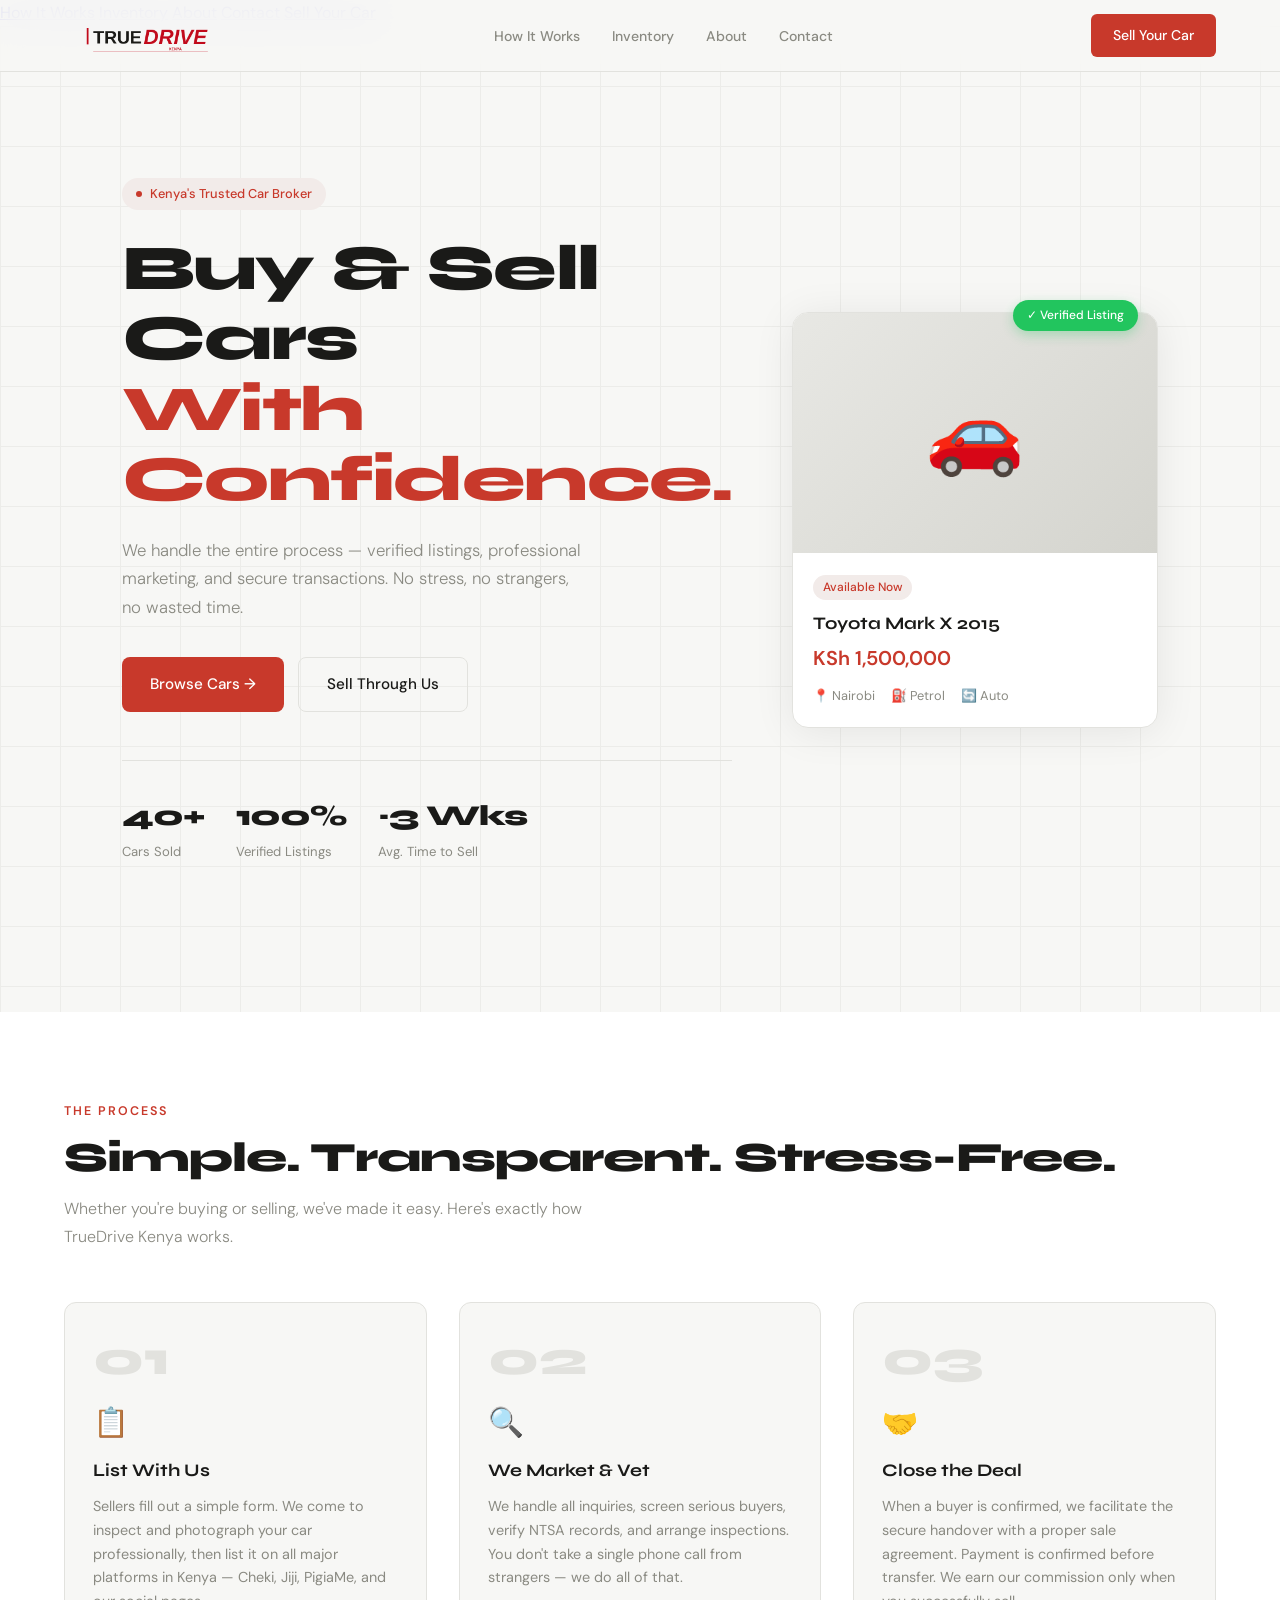
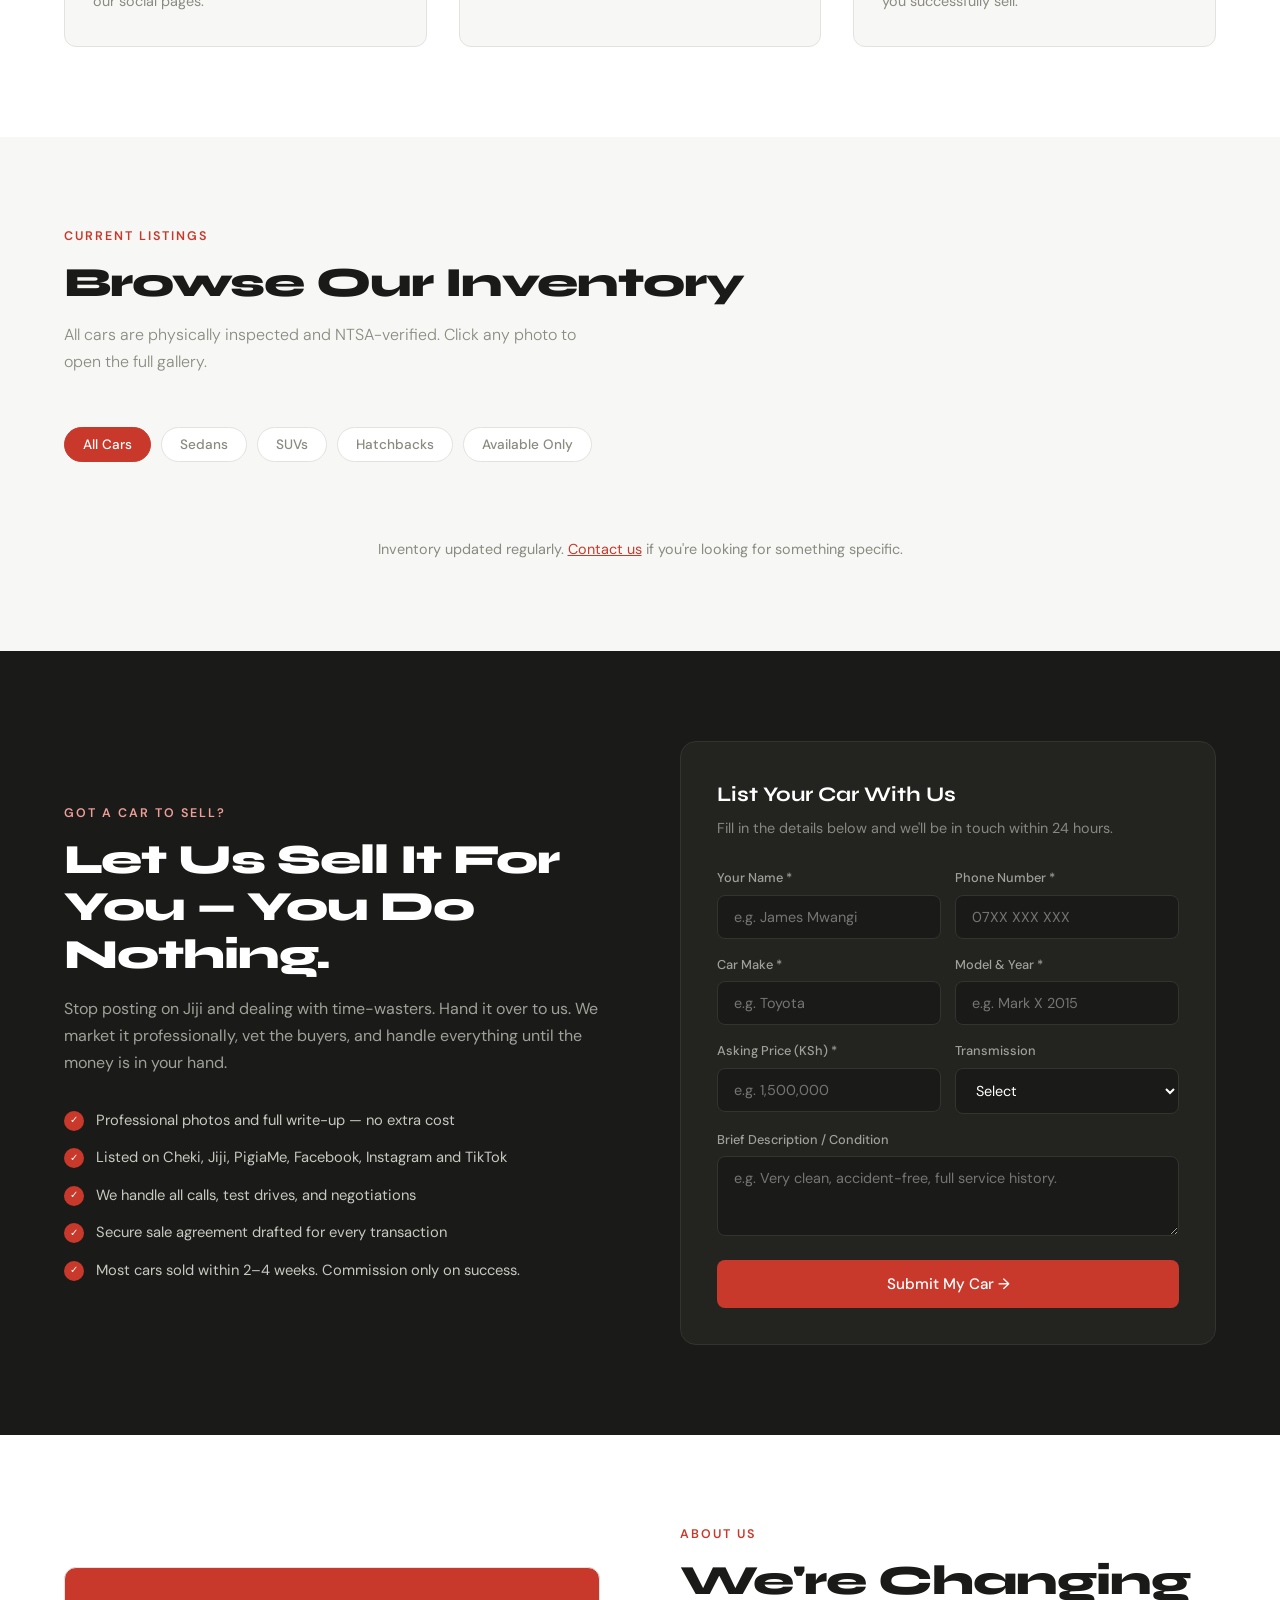
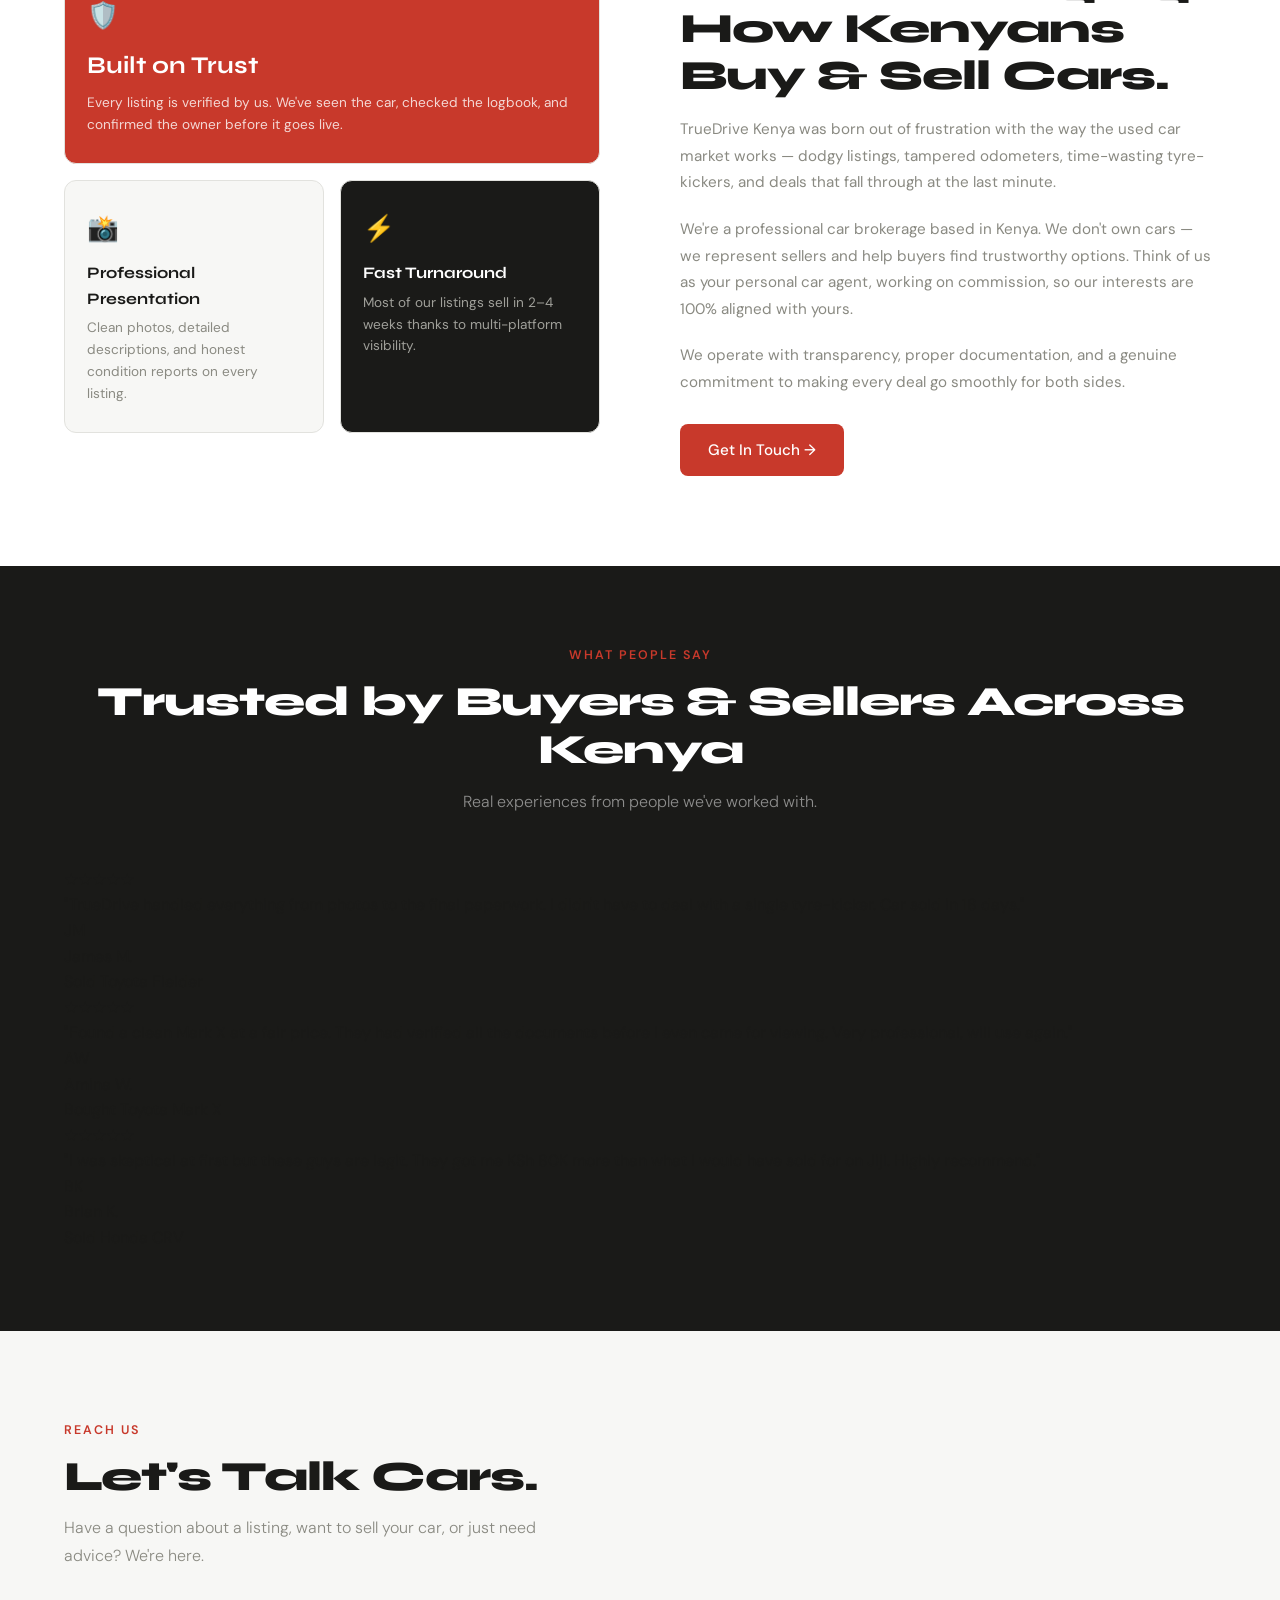
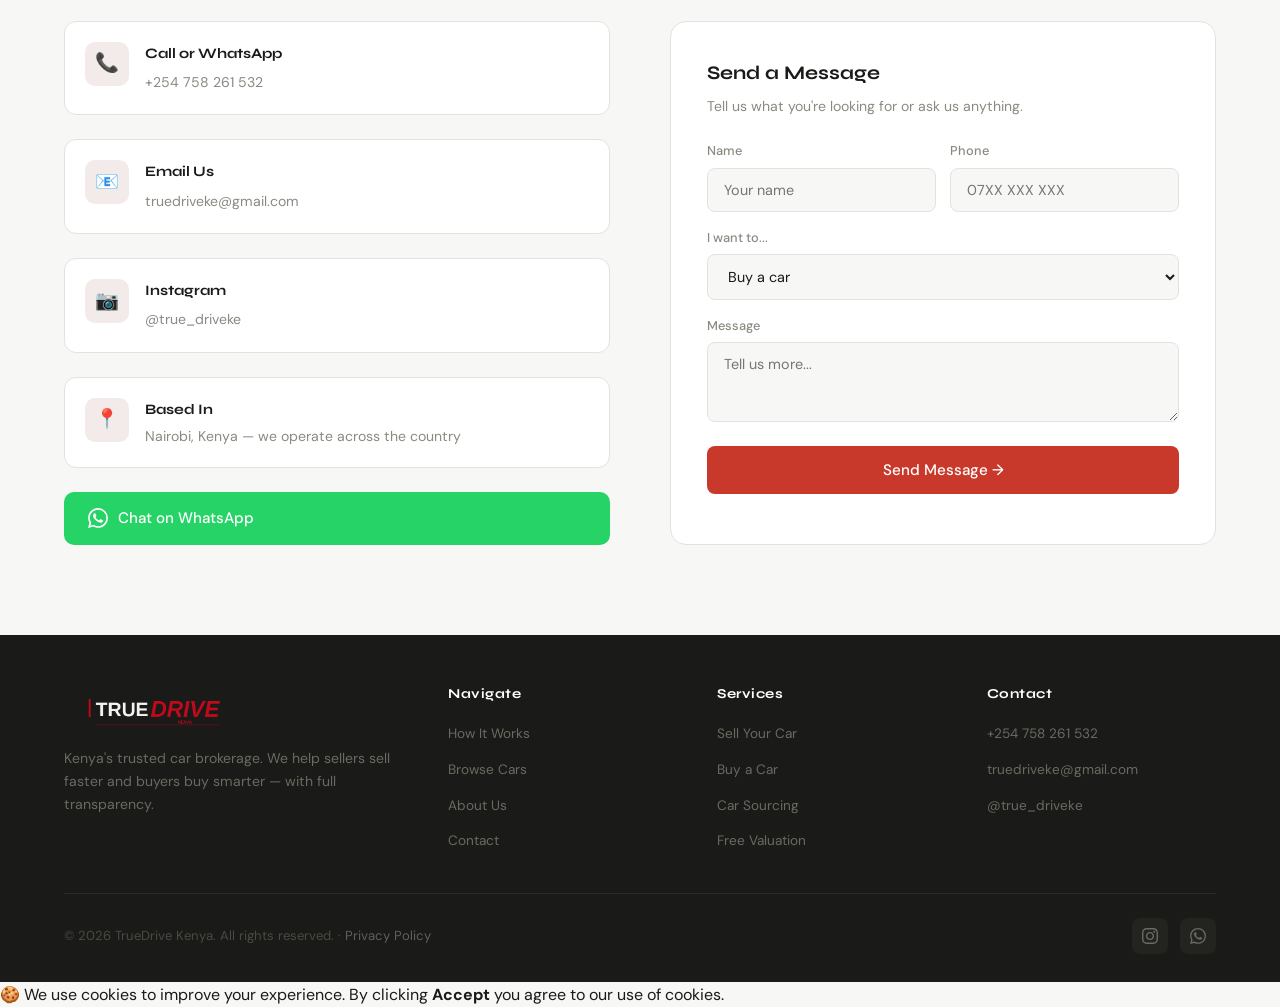
==== index.html @ fdfebe58 "Add files via upload" ====
<!DOCTYPE html>
<html lang="en">
<head>
  <meta charset="UTF-8" />
  <meta name="viewport" content="width=device-width, initial-scale=1.0"/>
  <meta name="robots" content="index, follow" />
  <meta name="cf-email-obfuscation" content="disable" />
  <title>TrueDrive Kenya — Buy & Sell Cars in Nairobi | Trusted Car Brokerage</title>

  <!-- SEO -->
  <meta name="description" content="TrueDrive Kenya is Nairobi's trusted car brokerage. Buy verified, inspected cars and sell your car fast — professional photos, multi-platform listings, secure transactions. Commission only on success." />
  <meta name="keywords" content="buy car Kenya, sell car Nairobi, car broker Kenya, used cars Nairobi, Toyota Kenya, car brokerage Nairobi, TrueDrive Kenya" />
  <meta name="author" content="TrueDrive Kenya" />

  <!-- Open Graph — controls how link looks when shared on WhatsApp Instagram Facebook -->
  <meta property="og:type"        content="website" />
  <meta property="og:title"       content="TrueDrive Kenya — Buy & Sell Cars With Confidence" />
  <meta property="og:description" content="Kenya's trusted car brokerage. Verified listings, professional marketing, secure transactions. We sell your car — you do nothing." />
  <meta property="og:url"         content="https://truedrivekenya.co.ke" />
  <meta property="og:image"       content="https://truedrivekenya.co.ke/logo-footer.png" />
  <meta property="og:locale"      content="en_KE" />

  <!-- Twitter / X card -->
  <meta name="twitter:card"        content="summary_large_image" />
  <meta name="twitter:title"       content="TrueDrive Kenya — Buy & Sell Cars With Confidence" />
  <meta name="twitter:description" content="Kenya's trusted car brokerage. Verified listings, secure transactions. Commission only on success." />
  <meta name="twitter:image"       content="https://truedrivekenya.co.ke/logo-footer.png" />

  <link rel="canonical" href="https://truedrivekenya.co.ke" />
  <link href="https://fonts.googleapis.com/css2?family=Syne:wght@400;600;700;800&family=DM+Sans:ital,wght@0,300;0,400;0,500;1,300&display=swap" rel="stylesheet"/>
  <link rel="stylesheet" href="style.css" />
</head>
<body>

<!-- ═══════════════════════════════════════
     NAV
═══════════════════════════════════════ -->
<nav id="mainNav">
  <a href="#" class="logo">
    <img src="logo.png" alt="TrueDrive Kenya" class="nav-logo-img" />
  </a>
  <ul class="nav-links">
    <li><a href="#how">How It Works</a></li>
    <li><a href="#inventory">Inventory</a></li>
    <li><a href="#about">About</a></li>
    <li><a href="#contact">Contact</a></li>
  </ul>
  <a href="#sell-callout" class="nav-cta">Sell Your Car</a>
  <div class="hamburger" onclick="toggleMenu()" aria-label="Menu">
    <span></span><span></span><span></span>
  </div>
</nav>

<!-- Mobile nav drawer -->
<div id="mobileMenu">
  <a href="#how" onclick="closeMobileMenu()">How It Works</a>
  <a href="#inventory" onclick="closeMobileMenu()">Inventory</a>
  <a href="#about" onclick="closeMobileMenu()">About</a>
  <a href="#contact" onclick="closeMobileMenu()">Contact</a>
  <a href="#sell-callout" onclick="closeMobileMenu()" class="mobile-cta">Sell Your Car</a>
</div>


<!-- ═══════════════════════════════════════
     HERO
═══════════════════════════════════════ -->
<section id="hero">
  <div class="hero-grid-bg"></div>
  <div class="hero-inner">
    <div>
      <div class="hero-badge fade-up">Kenya's Trusted Car Broker</div>
      <h1 class="fade-up delay-1">Buy & Sell Cars<br/><em>With Confidence.</em></h1>
      <p class="hero-sub fade-up delay-2">We handle the entire process — verified listings, professional marketing, and secure transactions. No stress, no strangers, no wasted time.</p>
      <div class="hero-actions fade-up delay-3">
        <a href="#inventory" class="btn-primary">Browse Cars →</a>
        <a href="#sell-callout" class="btn-secondary">Sell Through Us</a>
      </div>
      <div class="hero-stats fade-up delay-4">
        <div class="stat-item"><h3>40+</h3><p>Cars Sold</p></div>
        <div class="stat-item"><h3>100%</h3><p>Verified Listings</p></div>
        <div class="stat-item"><h3>~3 Wks</h3><p>Avg. Time to Sell</p></div>
      </div>
    </div>
    <div class="hero-visual fade-up delay-2">
      <div class="verified-badge">✓ Verified Listing</div>
      <div class="hero-card">
        <div class="hero-card-img">🚗</div>
        <div class="hero-card-body">
          <span class="hero-card-tag">Available Now</span>
          <div class="hero-card-title">Toyota Mark X 2015</div>
          <div class="hero-card-price">KSh 1,500,000</div>
          <div class="hero-card-meta">
            <span>📍 Nairobi</span>
            <span>⛽ Petrol</span>
            <span>🔄 Auto</span>
          </div>
        </div>
      </div>
    </div>
  </div>
</section>


<!-- ═══════════════════════════════════════
     HOW IT WORKS
═══════════════════════════════════════ -->
<section id="how">
  <div class="section-inner">
    <div class="section-head">
      <span class="section-label">The Process</span>
      <h2>Simple. Transparent. Stress-Free.</h2>
      <p class="section-desc">Whether you're buying or selling, we've made it easy. Here's exactly how TrueDrive Kenya works.</p>
    </div>
    <div class="steps-grid">
      <div class="step-card">
        <div class="step-num">01</div>
        <div class="step-icon">📋</div>
        <h3>List With Us</h3>
        <p>Sellers fill out a simple form. We come to inspect and photograph your car professionally, then list it on all major platforms in Kenya — Cheki, Jiji, PigiaMe, and our social pages.</p>
      </div>
      <div class="step-card">
        <div class="step-num">02</div>
        <div class="step-icon">🔍</div>
        <h3>We Market & Vet</h3>
        <p>We handle all inquiries, screen serious buyers, verify NTSA records, and arrange inspections. You don't take a single phone call from strangers — we do all of that.</p>
      </div>
      <div class="step-card">
        <div class="step-num">03</div>
        <div class="step-icon">🤝</div>
        <h3>Close the Deal</h3>
        <p>When a buyer is confirmed, we facilitate the secure handover with a proper sale agreement. Payment is confirmed before transfer. We earn our commission only when you successfully sell.</p>
      </div>
    </div>
  </div>
</section>


<!-- ═══════════════════════════════════════
     INVENTORY
═══════════════════════════════════════ -->
<section id="inventory">
  <div class="section-inner">
    <div class="section-head">
      <span class="section-label">Current Listings</span>
      <h2>Browse Our Inventory</h2>
      <p class="section-desc">All cars are physically inspected and NTSA-verified. Click any photo to open the full gallery.</p>
    </div>
    <div class="filter-bar">
      <button class="filter-btn active" onclick="filterCars('all', this)">All Cars</button>
      <button class="filter-btn" onclick="filterCars('sedan', this)">Sedans</button>
      <button class="filter-btn" onclick="filterCars('suv', this)">SUVs</button>
      <button class="filter-btn" onclick="filterCars('hatchback', this)">Hatchbacks</button>
      <button class="filter-btn" onclick="filterCars('available', this)">Available Only</button>
    </div>
    <div class="cars-grid" id="carsGrid"></div>
    <p class="inventory-note">
      Inventory updated regularly.
      <a href="#contact" style="color:var(--accent)">Contact us</a> if you're looking for something specific.
    </p>
  </div>
</section>


<!-- ═══════════════════════════════════════
     SELL CALLOUT
═══════════════════════════════════════ -->
<section id="sell-callout">
  <div class="callout-inner">
    <div class="callout-left">
      <span class="section-label">Got a Car to Sell?</span>
      <h2>Let Us Sell It For You — You Do Nothing.</h2>
      <p>Stop posting on Jiji and dealing with time-wasters. Hand it over to us. We market it professionally, vet the buyers, and handle everything until the money is in your hand.</p>
      <ul class="perks-list">
        <li><span class="perk-check">✓</span><span>Professional photos and full write-up — no extra cost</span></li>
        <li><span class="perk-check">✓</span><span>Listed on Cheki, Jiji, PigiaMe, Facebook, Instagram and TikTok</span></li>
        <li><span class="perk-check">✓</span><span>We handle all calls, test drives, and negotiations</span></li>
        <li><span class="perk-check">✓</span><span>Secure sale agreement drafted for every transaction</span></li>
        <li><span class="perk-check">✓</span><span>Most cars sold within 2–4 weeks. Commission only on success.</span></li>
      </ul>
    </div>
    <div class="callout-right">
      <h3>List Your Car With Us</h3>
      <p>Fill in the details below and we'll be in touch within 24 hours.</p>
      <form action="https://formspree.io/f/xnjbwvjg" method="POST" onsubmit="submitSellForm(event)">
        <div class="form-row">
          <div class="form-group">
            <label>Your Name *</label>
            <input type="text" name="name" placeholder="e.g. James Mwangi" required />
          </div>
          <div class="form-group">
            <label>Phone Number *</label>
            <input type="tel" name="phone" placeholder="07XX XXX XXX" required />
          </div>
        </div>
        <div class="form-row">
          <div class="form-group">
            <label>Car Make *</label>
            <input type="text" name="make" placeholder="e.g. Toyota" required />
          </div>
          <div class="form-group">
            <label>Model & Year *</label>
            <input type="text" name="model" placeholder="e.g. Mark X 2015" required />
          </div>
        </div>
        <div class="form-row">
          <div class="form-group">
            <label>Asking Price (KSh) *</label>
            <input type="text" name="price" placeholder="e.g. 1,500,000" required />
          </div>
          <div class="form-group">
            <label>Transmission</label>
            <select name="transmission">
              <option value="">Select</option>
              <option>Automatic</option>
              <option>Manual</option>
            </select>
          </div>
        </div>
        <div class="form-group">
          <label>Brief Description / Condition</label>
          <textarea name="description" placeholder="e.g. Very clean, accident-free, full service history."></textarea>
        </div>
        <input type="hidden" name="_subject" value="New Car Listing — TrueDrive Kenya" />
        <button type="submit" class="submit-btn">Submit My Car →</button>
        <div class="form-success" id="sellSuccess">✓ Received! We'll contact you within 24 hours.</div>
      </form>
    </div>
  </div>
</section>


<!-- ═══════════════════════════════════════
     ABOUT
═══════════════════════════════════════ -->
<section id="about">
  <div class="section-inner">
    <div class="about-grid">
      <div class="about-visual">
        <div class="about-tile">
          <div class="tile-icon">🛡️</div>
          <h3>Built on Trust</h3>
          <p>Every listing is verified by us. We've seen the car, checked the logbook, and confirmed the owner before it goes live.</p>
        </div>
        <div class="about-tile">
          <div class="tile-icon">📸</div>
          <h3>Professional Presentation</h3>
          <p>Clean photos, detailed descriptions, and honest condition reports on every listing.</p>
        </div>
        <div class="about-tile">
          <div class="tile-icon">⚡</div>
          <h3>Fast Turnaround</h3>
          <p>Most of our listings sell in 2–4 weeks thanks to multi-platform visibility.</p>
        </div>
      </div>
      <div class="about-text">
        <span class="section-label">About Us</span>
        <h2>We're Changing How Kenyans Buy & Sell Cars.</h2>
        <p>TrueDrive Kenya was born out of frustration with the way the used car market works — dodgy listings, tampered odometers, time-wasting tyre-kickers, and deals that fall through at the last minute.</p>
        <p>We're a professional car brokerage based in Kenya. We don't own cars — we represent sellers and help buyers find trustworthy options. Think of us as your personal car agent, working on commission, so our interests are 100% aligned with yours.</p>
        <p>We operate with transparency, proper documentation, and a genuine commitment to making every deal go smoothly for both sides.</p>
        <a href="#contact" class="btn-primary">Get In Touch →</a>
      </div>
    </div>
  </div>
</section>


<!-- TESTIMONIALS -->
<section id="testimonials" style="background:var(--text);padding:80px 5%">
  <div class="section-inner">
    <div class="section-head" style="text-align:center">
      <span class="section-label">What People Say</span>
      <h2 style="color:white">Trusted by Buyers & Sellers Across Kenya</h2>
      <p class="section-desc" style="color:rgba(255,255,255,0.5);margin:0 auto">Real experiences from people we've worked with.</p>
    </div>
    <div class="testimonials-grid">

      <div class="tcard">
        <div class="tcard-stars">★★★★★</div>
        <p class="tcard-text">"TrueDrive handled everything from photos to the final paperwork. I didn't have to deal with a single tyre-kicker. Car sold in 18 days."</p>
        <div class="tcard-author">
          <div class="tcard-avatar">JM</div>
          <div>
            <div class="tcard-name">James M.</div>
            <div class="tcard-car">Sold Toyota Fielder</div>
          </div>
        </div>
      </div>

      <div class="tcard">
        <div class="tcard-stars">★★★★★</div>
        <p class="tcard-text">"Found a clean Mark X at a fair price. They had verified all the documents before I even came for viewing. Very professional, will use again."</p>
        <div class="tcard-author">
          <div class="tcard-avatar">AW</div>
          <div>
            <div class="tcard-name">Amina W.</div>
            <div class="tcard-car">Bought Toyota Mark X</div>
          </div>
        </div>
      </div>

      <div class="tcard">
        <div class="tcard-stars">★★★★★</div>
        <p class="tcard-text">"I was skeptical at first but these guys are legit. They got me KSh 80K more than what I would have sold for on Jiji. Highly recommend."</p>
        <div class="tcard-author">
          <div class="tcard-avatar">BK</div>
          <div>
            <div class="tcard-name">Brian K.</div>
            <div class="tcard-car">Sold Honda CRV</div>
          </div>
        </div>
      </div>

    </div>
  </div>
</section>


<!-- ═══════════════════════════════════════
     CONTACT
═══════════════════════════════════════ -->
<section id="contact">
  <div class="section-inner">
    <div class="section-head">
      <span class="section-label">Reach Us</span>
      <h2>Let's Talk Cars.</h2>
      <p class="section-desc">Have a question about a listing, want to sell your car, or just need advice? We're here.</p>
    </div>
    <div class="contact-grid">
      <div class="contact-info">
        <div class="contact-item">
          <div class="contact-icon">📞</div>
          <div>
            <h4>Call or WhatsApp</h4>
            <a href="tel:+254758261532">+254 758 261 532</a>
          </div>
        </div>
        <div class="contact-item">
          <div class="contact-icon">📧</div>
          <div>
            <h4>Email Us</h4>
            <a href="mailto:truedriveke@gmail.com">truedriveke@gmail.com</a>
          </div>
        </div>
        <div class="contact-item">
          <div class="contact-icon">📷</div>
          <div>
            <h4>Instagram</h4>
            <a href="https://www.instagram.com/true_driveke" target="_blank">@true_driveke</a>
          </div>
        </div>
        <div class="contact-item">
          <div class="contact-icon">📍</div>
          <div>
            <h4>Based In</h4>
            <p>Nairobi, Kenya — we operate across the country</p>
          </div>
        </div>
        <a href="https://wa.me/254758261532?text=Hello%20TrueDrive%20Kenya%2C%20I%27m%20interested%20in%20your%20services." class="whatsapp-btn" target="_blank">
          <svg width="20" height="20" viewBox="0 0 24 24" fill="white"><path d="M17.472 14.382c-.297-.149-1.758-.867-2.03-.967-.273-.099-.471-.148-.67.15-.197.297-.767.966-.94 1.164-.173.199-.347.223-.644.075-.297-.15-1.255-.463-2.39-1.475-.883-.788-1.48-1.761-1.653-2.059-.173-.297-.018-.458.13-.606.134-.133.298-.347.446-.52.149-.174.198-.298.298-.497.099-.198.05-.371-.025-.52-.075-.149-.669-1.612-.916-2.207-.242-.579-.487-.5-.669-.51-.173-.008-.371-.01-.57-.01-.198 0-.52.074-.792.372-.272.297-1.04 1.016-1.04 2.479 0 1.462 1.065 2.875 1.213 3.074.149.198 2.096 3.2 5.077 4.487.709.306 1.262.489 1.694.625.712.227 1.36.195 1.871.118.571-.085 1.758-.719 2.006-1.413.248-.694.248-1.289.173-1.413-.074-.124-.272-.198-.57-.347m-5.421 7.403h-.004a9.87 9.87 0 01-5.031-1.378l-.361-.214-3.741.982.998-3.648-.235-.374a9.86 9.86 0 01-1.51-5.26c.001-5.45 4.436-9.884 9.888-9.884 2.64 0 5.122 1.03 6.988 2.898a9.825 9.825 0 012.893 6.994c-.003 5.45-4.437 9.884-9.885 9.884m8.413-18.297A11.815 11.815 0 0012.05 0C5.495 0 .16 5.335.157 11.892c0 2.096.547 4.142 1.588 5.945L.057 24l6.305-1.654a11.882 11.882 0 005.683 1.448h.005c6.554 0 11.89-5.335 11.893-11.893a11.821 11.821 0 00-3.48-8.413z"/></svg>
          Chat on WhatsApp
        </a>
      </div>

      <div class="contact-form-box">
        <h3>Send a Message</h3>
        <p>Tell us what you're looking for or ask us anything.</p>
        <form action="https://formspree.io/f/xnjbwvjg" method="POST" onsubmit="submitContactForm(event)">
          <div class="form-row">
            <div class="form-group">
              <label>Name</label>
              <input type="text" name="name" placeholder="Your name" />
            </div>
            <div class="form-group">
              <label>Phone</label>
              <input type="tel" name="phone" placeholder="07XX XXX XXX" />
            </div>
          </div>
          <div class="form-group">
            <label>I want to...</label>
            <select name="intent">
              <option>Buy a car</option>
              <option>Sell my car</option>
              <option>Just inquire</option>
            </select>
          </div>
          <div class="form-group">
            <label>Message</label>
            <textarea name="message" placeholder="Tell us more..."></textarea>
          </div>
          <input type="hidden" name="_subject" value="New Message — TrueDrive Kenya Website" />
          <button type="submit" class="submit-btn">Send Message →</button>
          <div class="form-success" id="contactSuccess">✓ Message sent! We'll be in touch soon.</div>
        </form>
      </div>
    </div>
  </div>
</section>


<!-- ═══════════════════════════════════════
     FOOTER
═══════════════════════════════════════ -->
<footer>
  <div class="footer-inner">
    <div class="footer-top">
      <div class="footer-brand">
        <a href="#">
          <img src="logo-footer.png" alt="TrueDrive Kenya" class="footer-logo-img" />
        </a>
        <p>Kenya's trusted car brokerage. We help sellers sell faster and buyers buy smarter — with full transparency.</p>
      </div>
      <div class="footer-col">
        <h4>Navigate</h4>
        <ul>
          <li><a href="#how">How It Works</a></li>
          <li><a href="#inventory">Browse Cars</a></li>
          <li><a href="#about">About Us</a></li>
          <li><a href="#contact">Contact</a></li>
        </ul>
      </div>
      <div class="footer-col">
        <h4>Services</h4>
        <ul>
          <li><a href="#sell-callout">Sell Your Car</a></li>
          <li><a href="#inventory">Buy a Car</a></li>
          <li><a href="#contact">Car Sourcing</a></li>
          <li><a href="#contact">Free Valuation</a></li>
        </ul>
      </div>
      <div class="footer-col">
        <h4>Contact</h4>
        <ul>
          <li><a href="tel:+254758261532">+254 758 261 532</a></li>
          <li><a href="mailto:truedriveke@gmail.com">truedriveke@gmail.com</a></li>
          <li><a href="https://www.instagram.com/true_driveke" target="_blank">@true_driveke</a></li>
          <li>Nairobi, Kenya</li>
        </ul>
      </div>
    </div>
    <div class="footer-bottom">
      <p>© 2026 TrueDrive Kenya. All rights reserved. · <a href="privacy.html" style="color:rgba(255,255,255,0.3);text-decoration:none">Privacy Policy</a></p>
      <div class="social-links">
        <a href="https://www.instagram.com/true_driveke" target="_blank" class="social-link" title="Instagram">
          <svg width="16" height="16" viewBox="0 0 24 24" fill="currentColor"><path d="M12 2.163c3.204 0 3.584.012 4.85.07 3.252.148 4.771 1.691 4.919 4.919.058 1.265.069 1.645.069 4.849 0 3.205-.012 3.584-.069 4.849-.149 3.225-1.664 4.771-4.919 4.919-1.266.058-1.644.07-4.85.07-3.204 0-3.584-.012-4.849-.07-3.26-.149-4.771-1.699-4.919-4.92-.058-1.265-.07-1.644-.07-4.849 0-3.204.013-3.583.07-4.849.149-3.227 1.664-4.771 4.919-4.919 1.266-.057 1.645-.069 4.849-.069zm0-2.163c-3.259 0-3.667.014-4.947.072-4.358.2-6.78 2.618-6.98 6.98-.059 1.281-.073 1.689-.073 4.948 0 3.259.014 3.668.072 4.948.2 4.358 2.618 6.78 6.98 6.98 1.281.058 1.689.072 4.948.072 3.259 0 3.668-.014 4.948-.072 4.354-.2 6.782-2.618 6.979-6.98.059-1.28.073-1.689.073-4.948 0-3.259-.014-3.667-.072-4.947-.196-4.354-2.617-6.78-6.979-6.98-1.281-.059-1.69-.073-4.949-.073zm0 5.838c-3.403 0-6.162 2.759-6.162 6.162s2.759 6.163 6.162 6.163 6.162-2.759 6.162-6.163c0-3.403-2.759-6.162-6.162-6.162zm0 10.162c-2.209 0-4-1.79-4-4 0-2.209 1.791-4 4-4s4 1.791 4 4c0 2.21-1.791 4-4 4zm6.406-11.845c-.796 0-1.441.645-1.441 1.44s.645 1.44 1.441 1.44c.795 0 1.439-.645 1.439-1.44s-.644-1.44-1.439-1.44z"/></svg>
        </a>
        <a href="https://wa.me/254758261532?text=Hello%20TrueDrive%20Kenya%2C%20I%27m%20interested%20in%20your%20services." target="_blank" class="social-link" title="WhatsApp">
          <svg width="16" height="16" viewBox="0 0 24 24" fill="currentColor"><path d="M17.472 14.382c-.297-.149-1.758-.867-2.03-.967-.273-.099-.471-.148-.67.15-.197.297-.767.966-.94 1.164-.173.199-.347.223-.644.075-.297-.15-1.255-.463-2.39-1.475-.883-.788-1.48-1.761-1.653-2.059-.173-.297-.018-.458.13-.606.134-.133.298-.347.446-.52.149-.174.198-.298.298-.497.099-.198.05-.371-.025-.52-.075-.149-.669-1.612-.916-2.207-.242-.579-.487-.5-.669-.51-.173-.008-.371-.01-.57-.01-.198 0-.52.074-.792.372-.272.297-1.04 1.016-1.04 2.479 0 1.462 1.065 2.875 1.213 3.074.149.198 2.096 3.2 5.077 4.487.709.306 1.262.489 1.694.625.712.227 1.36.195 1.871.118.571-.085 1.758-.719 2.006-1.413.248-.694.248-1.289.173-1.413-.074-.124-.272-.198-.57-.347m-5.421 7.403h-.004a9.87 9.87 0 01-5.031-1.378l-.361-.214-3.741.982.998-3.648-.235-.374a9.86 9.86 0 01-1.51-5.26c.001-5.45 4.436-9.884 9.888-9.884 2.64 0 5.122 1.03 6.988 2.898a9.825 9.825 0 012.893 6.994c-.003 5.45-4.437 9.884-9.885 9.884m8.413-18.297A11.815 11.815 0 0012.05 0C5.495 0 .16 5.335.157 11.892c0 2.096.547 4.142 1.588 5.945L.057 24l6.305-1.654a11.882 11.882 0 005.683 1.448h.005c6.554 0 11.89-5.335 11.893-11.893a11.821 11.821 0 00-3.48-8.413z"/></svg>
        </a>
      </div>
    </div>
  </div>
</footer>


<!-- ═══════════════════════════════════════
     GALLERY MODAL
═══════════════════════════════════════ -->
<div id="galleryModal" role="dialog" aria-modal="true">
  <div class="gallery-header">
    <div class="gallery-header-info">
      <h3 id="galleryCarName"></h3>
      <div class="g-price" id="galleryCarPrice"></div>
      <div class="g-meta" id="galleryCarMeta"></div>
    </div>
    <div class="gallery-header-actions">
      <button class="g-inquire-btn" id="galleryInquireBtn">Inquire →</button>
      <button class="gallery-close-btn" onclick="closeGallery()" aria-label="Close">✕</button>
    </div>
  </div>
  <div id="galleryMainWrap">
    <img id="galleryMainImg" src="" alt="Car photo" />
    <button class="gallery-arrow prev" onclick="prevSlide()" aria-label="Previous">&#8249;</button>
    <button class="gallery-arrow next" onclick="nextSlide()" aria-label="Next">&#8250;</button>
    <div id="slideCounter">1 / 1</div>
  </div>
  <div class="thumb-strip-wrap">
    <div id="thumbStrip"></div>
  </div>
</div>


<!-- ═══════════════════════════════════════
     INQUIRY MODAL
═══════════════════════════════════════ -->
<div class="modal-overlay" id="carModal" role="dialog" aria-modal="true">
  <div class="modal">
    <button class="modal-close" onclick="closeModal()" aria-label="Close">✕</button>
    <h3 id="modalCarName">Inquire About This Car</h3>
    <p class="modal-car-info" id="modalCarInfo">Choose how you'd like to reach us:</p>

    <!-- WhatsApp — opens with car details pre-filled -->
    <a id="modalWhatsAppBtn" href="#" target="_blank" class="modal-wa-btn">
      <svg width="20" height="20" viewBox="0 0 24 24" fill="white"><path d="M17.472 14.382c-.297-.149-1.758-.867-2.03-.967-.273-.099-.471-.148-.67.15-.197.297-.767.966-.94 1.164-.173.199-.347.223-.644.075-.297-.15-1.255-.463-2.39-1.475-.883-.788-1.48-1.761-1.653-2.059-.173-.297-.018-.458.13-.606.134-.133.298-.347.446-.52.149-.174.198-.298.298-.497.099-.198.05-.371-.025-.52-.075-.149-.669-1.612-.916-2.207-.242-.579-.487-.5-.669-.51-.173-.008-.371-.01-.57-.01-.198 0-.52.074-.792.372-.272.297-1.04 1.016-1.04 2.479 0 1.462 1.065 2.875 1.213 3.074.149.198 2.096 3.2 5.077 4.487.709.306 1.262.489 1.694.625.712.227 1.36.195 1.871.118.571-.085 1.758-.719 2.006-1.413.248-.694.248-1.289.173-1.413-.074-.124-.272-.198-.57-.347m-5.421 7.403h-.004a9.87 9.87 0 01-5.031-1.378l-.361-.214-3.741.982.998-3.648-.235-.374a9.86 9.86 0 01-1.51-5.26c.001-5.45 4.436-9.884 9.888-9.884 2.64 0 5.122 1.03 6.988 2.898a9.825 9.825 0 012.893 6.994c-.003 5.45-4.437 9.884-9.885 9.884m8.413-18.297A11.815 11.815 0 0012.05 0C5.495 0 .16 5.335.157 11.892c0 2.096.547 4.142 1.588 5.945L.057 24l6.305-1.654a11.882 11.882 0 005.683 1.448h.005c6.554 0 11.89-5.335 11.893-11.893a11.821 11.821 0 00-3.48-8.413z"/></svg>
      Chat on WhatsApp
    </a>

    <div class="modal-divider">
      <span>or leave your details</span>
    </div>

    <!-- Email backup via Formspree -->
    <form id="inquiryForm" action="https://formspree.io/f/xnjbwvjg" method="POST" onsubmit="submitInquiry(event)">
      <input type="hidden" name="_subject" value="Car Inquiry — TrueDrive Kenya" />
      <input type="hidden" name="car" id="inquiryCarField" />
      <div class="form-group">
        <label>Your Name</label>
        <input type="text" name="name" placeholder="Your full name" required />
      </div>
      <div class="form-group">
        <label>Phone Number</label>
        <input type="tel" name="phone" placeholder="07XX XXX XXX" required />
      </div>
      <div class="form-group">
        <label>Message (optional)</label>
        <textarea name="message" placeholder="e.g. I'd like to arrange a viewing this weekend."></textarea>
      </div>
      <button type="submit" class="submit-btn">Send Inquiry →</button>
      <div class="form-success" id="inquirySuccess">✓ Sent! We'll reach out within a few hours.</div>
    </form>
  </div>
</div>


<!-- ═══════════════════════════════════════
     COOKIE BANNER
═══════════════════════════════════════ -->
<div id="cookieBanner">
  <p>🍪 We use cookies to improve your experience. By clicking <strong>Accept</strong> you agree to our use of cookies.</p>
  <div class="cookie-btns">
    <button onclick="acceptCookies()"
---- style.css ----
/* ============================================
   TRUEDRIVE KENYA — STYLESHEET
   ============================================
   HOW TO EDIT:
   - Colors: Change values in :root {} at the top
   - Fonts: Update the Google Fonts link in index.html
   - Layout: Each section is clearly labeled
   ============================================ */

*, *::before, *::after { box-sizing: border-box; margin: 0; padding: 0; }

/* ── BRAND COLORS — edit these to restyle the whole site ── */
:root {
  --white: #ffffff;
  --off-white: #f7f7f5;
  --light: #efefec;
  --mid: #c8c8c2;
  --text-muted: #8a8a82;
  --text: #1a1a18;
  --accent: #c8392b;         /* Main red — change this to rebrand */
  --accent-light: #f2ebe9;
  --accent-dark: #a02d22;
  --border: #e2e2de;
  --card-bg: #ffffff;
  --nav-h: 72px;
}

html { scroll-behavior: smooth; }

body {
  font-family: 'DM Sans', sans-serif;
  background: var(--off-white);
  color: var(--text);
  line-height: 1.6;
  overflow-x: hidden;
}

/* ══════════════════════════════════════════
   NAV
══════════════════════════════════════════ */
nav {
  position: fixed; top: 0; left: 0; right: 0; z-index: 100;
  height: var(--nav-h);
  background: rgba(247,247,245,0.92);
  backdrop-filter: blur(16px);
  border-bottom: 1px solid var(--border);
  display: flex; align-items: center; justify-content: space-between;
  padding: 0 5%;
}
.logo {
  font-family: 'Syne', sans-serif;
  font-weight: 800; font-size: 1.35rem;
  letter-spacing: -0.5px; color: var(--text); text-decoration: none;
  display: flex; align-items: center; gap: 8px;
}
.logo-dot { width: 9px; height: 9px; border-radius: 50%; background: var(--accent); display: inline-block; }
.nav-links { display: flex; gap: 32px; list-style: none; }
.nav-links a { font-size: 0.88rem; font-weight: 500; text-decoration: none; color: var(--text-muted); transition: color .2s; }
.nav-links a:hover { color: var(--text); }
.nav-cta {
  background: var(--accent); color: white; border: none;
  padding: 10px 22px; border-radius: 6px;
  font-family: 'DM Sans', sans-serif; font-size: 0.88rem; font-weight: 500;
  cursor: pointer; text-decoration: none; transition: background .2s;
}
.nav-cta:hover { background: var(--accent-dark); }
.hamburger { display: none; flex-direction: column; gap: 5px; cursor: pointer; }
.hamburger span { width: 24px; height: 2px; background: var(--text); border-radius: 2px; transition: .3s; }

/* ══════════════════════════════════════════
   HERO
══════════════════════════════════════════ */
#hero {
  min-height: 100vh;
  padding-top: var(--nav-h);
  display: flex; align-items: center;
  background: var(--off-white);
  position: relative; overflow: hidden;
}
.hero-grid-bg {
  position: absolute; inset: 0;
  background-image: linear-gradient(var(--border) 1px, transparent 1px),
                    linear-gradient(90deg, var(--border) 1px, transparent 1px);
  background-size: 60px 60px;
  opacity: 0.5;
}
.hero-inner {
  position: relative; z-index: 1;
  padding: 80px 5% 60px;
  max-width: 1200px; margin: 0 auto; width: 100%;
  display: grid; grid-template-columns: 1fr 1fr; gap: 60px; align-items: center;
}
.hero-badge {
  display: inline-flex; align-items: center; gap: 8px;
  background: var(--accent-light); color: var(--accent);
  padding: 6px 14px; border-radius: 100px;
  font-size: 0.8rem; font-weight: 500; margin-bottom: 24px;
}
.hero-badge::before { content: ''; width: 6px; height: 6px; border-radius: 50%; background: var(--accent); }
h1 {
  font-family: 'Syne', sans-serif;
  font-size: clamp(2.6rem, 5vw, 4rem);
  font-weight: 800; line-height: 1.1;
  letter-spacing: -1.5px; color: var(--text);
  margin-bottom: 20px;
}
h1 em { font-style: normal; color: var(--accent); }
.hero-sub {
  font-size: 1.05rem; color: var(--text-muted);
  font-weight: 300; line-height: 1.7; margin-bottom: 36px;
  max-width: 460px;
}
.hero-actions { display: flex; gap: 14px; flex-wrap: wrap; }
.btn-primary {
  background: var(--accent); color: white;
  padding: 14px 28px; border-radius: 8px;
  font-family: 'DM Sans', sans-serif; font-size: 0.95rem; font-weight: 500;
  text-decoration: none; border: none; cursor: pointer;
  transition: background .2s, transform .15s;
  display: inline-flex; align-items: center; gap: 8px;
}
.btn-primary:hover { background: var(--accent-dark); transform: translateY(-1px); }
.btn-secondary {
  background: transparent; color: var(--text);
  padding: 14px 28px; border-radius: 8px;
  font-family: 'DM Sans', sans-serif; font-size: 0.95rem; font-weight: 500;
  text-decoration: none; border: 1.5px solid var(--border); cursor: pointer;
  transition: border-color .2s, transform .15s;
  display: inline-flex; align-items: center; gap: 8px;
}
.btn-secondary:hover { border-color: var(--text-muted); transform: translateY(-1px); }
.hero-stats {
  display: flex; gap: 32px; margin-top: 48px;
  padding-top: 32px; border-top: 1px solid var(--border);
}
.stat-item h3 {
  font-family: 'Syne', sans-serif; font-size: 1.8rem;
  font-weight: 800; color: var(--text); letter-spacing: -1px;
}
.stat-item p { font-size: 0.82rem; color: var(--text-muted); margin-top: 2px; }
.hero-visual { position: relative; }
.hero-card {
  background: white; border-radius: 16px; overflow: hidden;
  box-shadow: 0 4px 40px rgba(0,0,0,0.08); border: 1px solid var(--border);
}
.hero-card-img {
  width: 100%; height: 240px; object-fit: cover;
  background: linear-gradient(135deg, #e8e8e4 0%, #d4d4ce 100%);
  display: flex; align-items: center; justify-content: center; font-size: 5rem;
}
.hero-card-body { padding: 20px; }
.hero-card-tag {
  font-size: 0.75rem; font-weight: 500; color: var(--accent);
  background: var(--accent-light); padding: 3px 10px; border-radius: 100px;
  display: inline-block; margin-bottom: 10px;
}
.hero-card-title { font-family: 'Syne', sans-serif; font-size: 1.1rem; font-weight: 700; margin-bottom: 4px; }
.hero-card-price { font-size: 1.25rem; font-weight: 600; color: var(--accent); }
.hero-card-meta { display: flex; gap: 16px; margin-top: 12px; }
.hero-card-meta span { font-size: 0.8rem; color: var(--text-muted); display: flex; align-items: center; gap: 4px; }
.verified-badge {
  position: absolute; top: -12px; right: 20px;
  background: #22c55e; color: white;
  padding: 6px 14px; border-radius: 100px;
  font-size: 0.75rem; font-weight: 500;
  display: flex; align-items: center; gap: 5px;
  box-shadow: 0 4px 12px rgba(34,197,94,0.3);
}

/* ══════════════════════════════════════════
   SHARED SECTION STYLES
══════════════════════════════════════════ */
section { padding: 90px 5%; }
.section-inner { max-width: 1200px; margin: 0 auto; }
.section-label {
  font-size: 0.78rem; font-weight: 600; letter-spacing: 2px;
  text-transform: uppercase; color: var(--accent);
  margin-bottom: 12px; display: block;
}
h2 {
  font-family: 'Syne', sans-serif;
  font-size: clamp(1.8rem, 3.5vw, 2.6rem);
  font-weight: 800; line-height: 1.15;
  letter-spacing: -1px; color: var(--text); margin-bottom: 14px;
}
.section-desc {
  color: var(--text-muted); font-size: 1rem;
  font-weight: 300; max-width: 520px; line-height: 1.7;
}
.section-head { margin-bottom: 52px; }

/* ══════════════════════════════════════════
   HOW IT WORKS
══════════════════════════════════════════ */
#how { background: var(--white); }
.steps-grid { display: grid; grid-template-columns: repeat(3, 1fr); gap: 32px; }
.step-card {
  padding: 32px 28px; border-radius: 12px;
  border: 1px solid var(--border); background: var(--off-white);
  position: relative; transition: transform .2s, box-shadow .2s;
}
.step-card:hover { transform: translateY(-4px); box-shadow: 0 12px 40px rgba(0,0,0,0.07); }
.step-num {
  font-family: 'Syne', sans-serif; font-size: 3rem; font-weight: 800;
  color: var(--border); line-height: 1; margin-bottom: 16px;
}
.step-icon { font-size: 1.8rem; margin-bottom: 12px; }
.step-card h3 { font-family: 'Syne', sans-serif; font-size: 1.1rem; font-weight: 700; margin-bottom: 10px; }
.step-card p { font-size: 0.9rem; color: var(--text-muted); line-height: 1.65; }

/* ══════════════════════════════════════════
   INVENTORY
══════════════════════════════════════════ */
#inventory { background: var(--off-white); }
.filter-bar { display: flex; gap: 10px; flex-wrap: wrap; margin-bottom: 36px; }
.filter-btn {
  padding: 8px 18px; border-radius: 100px; border: 1.5px solid var(--border);
  background: white; font-family: 'DM Sans', sans-serif; font-size: 0.85rem;
  cursor: pointer; transition: all .2s; font-weight: 500; color: var(--text-muted);
}
.filter-btn.active, .filter-btn:hover {
  background: var(--accent); border-color: var(--accent); color: white;
}
.cars-grid { display: grid; grid-template-columns: repeat(3, 1fr); gap: 24px; }
.car-card {
  background: white; border-radius: 14px; overflow: hidden;
  border: 1px solid var(--border);
  transition: transform .2s, box-shadow .2s; cursor: pointer;
}
.car-card:hover { transform: translateY(-4px); box-shadow: 0 16px 48px rgba(0,0,0,0.09); }
.car-img {
  width: 100%; height: 200px;
  display: flex; align-items: center; justify-content: center;
  font-size: 4rem; position: relative; overflow: hidden;
}
.car-img.bg1 { background: linear-gradient(135deg, #f0ede8, #ddd9d2); }
.car-img.bg2 { background: linear-gradient(135deg, #e8ecf0, #d2d9dd); }
.car-img.bg3 { background: linear-gradient(135deg, #eaf0e8, #d2ddd0); }
.car-img.bg4 { background: linear-gradient(135deg, #f0e8e8, #ddd2d2); }
.car-img.bg5 { background: linear-gradient(135deg, #ece8f0, #d9d2dd); }
.car-img.bg6 { background: linear-gradient(135deg, #f0ece8, #ddd8d2); }
.car-status {
  position: absolute; top: 12px; left: 12px;
  padding: 4px 10px; border-radius: 100px;
  font-size: 0.72rem; font-weight: 600; letter-spacing: 0.5px;
}
.car-status.available { background: #dcfce7; color: #15803d; }
.car-status.sold { background: #fee2e2; color: #b91c1c; }
.car-body { padding: 18px; }
.car-make { font-size: 0.75rem; color: var(--text-muted); margin-bottom: 4px; font-weight: 500; }
.car-name { font-family: 'Syne', sans-serif; font-size: 1rem; font-weight: 700; margin-bottom: 2px; }
.car-year { font-size: 0.8rem; color: var(--text-muted); margin-bottom: 14px; }
.car-specs { display: flex; gap: 12px; margin-bottom: 16px; flex-wrap: wrap; }
.car-specs span { font-size: 0.78rem; color: var(--text-muted); display: flex; align-items: center; gap: 4px; }
.car-footer { display: flex; align-items: center; justify-content: space-between; }
.car-price { font-family: 'Syne', sans-serif; font-size: 1.15rem; font-weight: 800; color: var(--text); }
.car-cta {
  background: var(--accent); color: white;
  padding: 8px 16px; border-radius: 6px;
  font-size: 0.82rem; font-weight: 500; text-decoration: none; border: none;
  cursor: pointer; transition: background .2s;
}
.car-cta:hover { background: var(--accent-dark); }
.inventory-note { text-align: center; margin-top: 40px; color: var(--text-muted); font-size: 0.9rem; }

/* ══════════════════════════════════════════
   SELL CALLOUT (dark section)
══════════════════════════════════════════ */
#sell-callout { background: var(--text); padding: 90px 5%; }
.callout-inner {
  max-width: 1200px; margin: 0 auto;
  display: grid; grid-template-columns: 1fr 1fr; gap: 80px; align-items: center;
}
.callout-left h2 { color: white; margin-bottom: 16px; }
.callout-left .section-label { color: #ef9e97; }
.callout-left p { color: #a0a09a; font-size: 1rem; line-height: 1.7; margin-bottom: 32px; }
.perks-list { list-style: none; display: flex; flex-direction: column; gap: 14px; }
.perks-list li { display: flex; align-items: flex-start; gap: 12px; color: #c8c8c2; font-size: 0.92rem; }
.perk-check {
  width: 20px; height: 20px; border-radius: 50%;
  background: var(--accent); color: white;
  display: flex; align-items: center; justify-content: center;
  font-size: 0.65rem; flex-shrink: 0; margin-top: 2px;
}
.callout-right {
  background: #232320; border-radius: 16px;
  padding: 36px; border: 1px solid #333330;
}
.callout-right h3 {
  font-family: 'Syne', sans-serif; font-size: 1.3rem;
  font-weight: 700; color: white; margin-bottom: 6px;
}
.callout-right p { color: #888882; font-size: 0.9rem; margin-bottom: 28px; }

/* ══════════════════════════════════════════
   SHARED FORM STYLES
══════════════════════════════════════════ */
.form-group { margin-bottom: 16px; }
.form-group label { display: block; font-size: 0.8rem; font-weight: 500; color: #a0a09a; margin-bottom: 6px; }
.form-group input, .form-group select, .form-group textarea {
  width: 100%; padding: 12px 16px;
  background: #1a1a18; border: 1px solid #333330;
  border-radius: 8px; color: white;
  font-family: 'DM Sans', sans-serif; font-size: 0.9rem; transition: border-color .2s;
}
.form-group input:focus, .form-group select:focus, .form-group textarea:focus {
  outline: none; border-color: var(--accent);
}
.form-group select option { background: #1a1a18; }
.form-row { display: grid; grid-template-columns: 1fr 1fr; gap: 14px; }
.form-group textarea { resize: vertical; min-height: 80px; }
.submit-btn {
  width: 100%; padding: 14px;
  background: var(--accent); color: white; border: none;
  border-radius: 8px; font-family: 'DM Sans', sans-serif;
  font-size: 0.95rem; font-weight: 500; cursor: pointer; transition: background .2s;
}
.submit-btn:hover { background: var(--accent-dark); }
.form-success {
  display: none; background: #dcfce7; color: #15803d;
  padding: 16px; border-radius: 8px; text-align: center;
  font-size: 0.9rem; font-weight: 500; margin-top: 12px;
}

/* ══════════════════════════════════════════
   ABOUT
══════════════════════════════════════════ */
#about { background: var(--white); }
.about-grid { display: grid; grid-template-columns: 1fr 1fr; gap: 80px; align-items: center; }
.about-visual { display: grid; grid-template-columns: 1fr 1fr; gap: 16px; }
.about-tile { border-radius: 12px; padding: 28px 22px; border: 1px solid var(--border); }
.about-tile:nth-child(1) { background: var(--accent); color: white; grid-column: 1 / -1; }
.about-tile:nth-child(1) h3 { color: white; font-size: 1.5rem; }
.about-tile:nth-child(1) p { color: rgba(255,255,255,0.8); }
.about-tile:nth-child(2) { background: var(--off-white); }
.about-tile:nth-child(3) { background: var(--text); color: white; }
.about-tile:nth-child(3) h3 { color: white; }
.about-tile:nth-child(3) p { color: #a0a09a; }
.about-tile h3 { font-family: 'Syne', sans-serif; font-size: 1rem; font-weight: 700; margin-bottom: 6px; }
.about-tile p { font-size: 0.85rem; color: var(--text-muted); line-height: 1.6; }
.about-tile .tile-icon { font-size: 1.6rem; margin-bottom: 10px; }
.about-text h2 { margin-bottom: 16px; }
.about-text p { color: var(--text-muted); font-size: 0.95rem; line-height: 1.75; margin-bottom: 20px; }
.about-text .btn-primary { margin-top: 8px; }

/* ══════════════════════════════════════════
   CONTACT
══════════════════════════════════════════ */
#contact { background: var(--off-white); }
.contact-grid { display: grid; grid-template-columns: 1fr 1fr; gap: 60px; }
.contact-info { display: flex; flex-direction: column; gap: 24px; }
.contact-item {
  display: flex; gap: 16px; align-items: flex-start;
  padding: 20px; background: white; border-radius: 12px; border: 1px solid var(--border);
}
.contact-icon {
  width: 44px; height: 44px; border-radius: 10px;
  background: var(--accent-light); color: var(--accent);
  display: flex; align-items: center; justify-content: center;
  font-size: 1.2rem; flex-shrink: 0;
}
.contact-item h4 { font-family: 'Syne', sans-serif; font-size: 0.9rem; font-weight: 700; margin-bottom: 4px; }
.contact-item p, .contact-item a { font-size: 0.88rem; color: var(--text-muted); text-decoration: none; }
.contact-item a:hover { color: var(--accent); }
.whatsapp-btn {
  display: flex; align-items: center; gap: 10px;
  background: #25D366; color: white;
  padding: 14px 24px; border-radius: 10px;
  text-decoration: none; font-weight: 500; font-size: 0.95rem;
  transition: background .2s, transform .15s;
}
.whatsapp-btn:hover { background: #1fb855; transform: translateY(-2px); }
.contact-form-box {
  background: white; border-radius: 16px; padding: 36px; border: 1px solid var(--border);
}
.contact-form-box h3 { font-family: 'Syne', sans-serif; font-size: 1.2rem; font-weight: 700; margin-bottom: 6px; }
.contact-form-box p { color: var(--text-muted); font-size: 0.88rem; margin-bottom: 24px; }
.contact-form-box .form-group input,
.contact-form-box .form-group select,
.contact-form-box .form-group textarea {
  background: var(--off-white); border-color: var(--border); color: var(--text);
}
.contact-form-box .form-group label { color: var(--text-muted); }

/* ══════════════════════════════════════════
   FOOTER
══════════════════════════════════════════ */
footer { background: var(--text); padding: 48px 5% 28px; }
.footer-inner { max-width: 1200px; margin: 0 auto; }
.footer-top {
  display: grid; grid-template-columns: 1.5fr 1fr 1fr 1fr;
  gap: 40px; padding-bottom: 40px; border-bottom: 1px solid #2a2a28;
}
.footer-brand .logo { color: white; margin-bottom: 12px; display: inline-flex; }
.footer-brand p { color: #6a6a62; font-size: 0.88rem; line-height: 1.65; }
.footer-col h4 { font-family: 'Syne', sans-serif; font-size: 0.85rem; font-weight: 700; color: white; margin-bottom: 16px; letter-spacing: 0.5px; }
.footer-col ul { list-style: none; display: flex; flex-direction: column; gap: 10px; }
.footer-col ul a { color: #6a6a62; font-size: 0.85rem; text-decoration: none; transition: color .2s; }
.footer-col ul a:hover { color: #c8c8c2; }
.footer-bottom { padding-top: 24px; display: flex; align-items: center; justify-content: space-between; }
.footer-bottom p { color: #4a4a42; font-size: 0.82rem; }
.social-links { display: flex; gap: 12px; }
.social-link {
  width: 36px; height: 36px; border-radius: 8px;
  background: #232320; color: #6a6a62;
  display: flex; align-items: center; justify-content: center;
  text-decoration: none; font-size: 0.85rem; transition: background .2s, color .2s;
}
.social-link:hover { background: var(--accent); color: white; }

/* ══════════════════════════════════════════
   MODAL (car inquiry popup)
══════════════════════════════════════════ */
.modal-overlay {
  display: none; position: fixed; inset: 0; z-index: 200;
  background: rgba(0,0,0,0.6); backdrop-filter: blur(4px);
  align-items: center; justify-content: center; padding: 20px;
}
.modal-overlay.open { display: flex; }
.modal {
  background: white; border-radius: 16px;
  width: 100%; max-width: 520px; max-height: 90vh; overflow-y: auto;
  padding: 36px; position: relative;
}
.modal-close {
  position: absolute; top: 16px; right: 16px;
  background: var(--light); border: none; border-radius: 50%;
  width: 32px; height: 32px; cursor: pointer;
  font-size: 1rem; display: flex; align-items: center; justify-content: center;
}
.modal h3 { font-family: 'Syne', sans-serif; font-size: 1.3rem; font-weight: 700; margin-bottom: 4px; }
.modal .modal-car-info { color: var(--text-muted); font-size: 0.88rem; margin-bottom: 24px; }
.modal .form-group input, .modal .form-group textarea, .modal .form-group select {
  background: var(--off-white); border-color: var(--border); color: var(--text);
}
.modal .form-group label { color: var(--text-muted); }

/* ══════════════════════════════════════════
   ANIMATIONS
══════════════════════════════════════════ */
@keyframes fadeUp {
  from { opacity: 0; transform: translateY(24px); }
  to { opacity: 1; transform: translateY(0); }
}
.fade-up { animation: fadeUp .6s ease forwards; }
.delay-1 { animation-delay: .1s; opacity: 0; }
.delay-2 { animation-delay: .2s; opacity: 0; }
.delay-3 { animation-delay: .3s; opacity: 0; }
.delay-4 { animation-delay: .4s; opacity: 0; }

/* ══════════════════════════════════════════
   RESPONSIVE (mobile / tablet)
══════════════════════════════════════════ */
@media (max-width: 960px) {
  .hero-inner { grid-template-columns: 1fr; }
  .hero-visual { display: none; }
  .steps-grid { grid-template-columns: 1fr; }
  .cars-grid { grid-template-columns: repeat(2, 1fr); }
  .callout-inner { grid-template-columns: 1fr; gap: 40px; }
  .about-grid { grid-template-columns: 1fr; }
  .about-visual { order: -1; }
  .contact-grid { grid-template-columns: 1fr; }
  .footer-top { grid-template-columns: 1fr 1fr; }
}
@media (max-width: 640px) {
  .nav-links, .nav-cta { display: none; }
  .hamburger { display: flex; }
  .cars-grid { grid-template-columns: 1fr; }
  .footer-top { grid-template-columns: 1fr; }
  .footer-bottom { flex-direction: column; gap: 16px; text-align: center; }
  .hero-stats { flex-wrap: wrap; gap: 20px; }
  .form-row { grid-template-columns: 1fr; }
}

/* ══════════════════════════════════════════
   CAR CARD — PHOTO UPGRADES
══════════════════════════════════════════ */
.car-img-wrap {
  width: 100%; height: 210px;
  position: relative; overflow: hidden;
  display: flex; align-items: center; justify-content: center;
}
.car-img-wrap.bg1 { background: linear-gradient(135deg,#f0ede8,#ddd9d2); }
.car-img-wrap.bg2 { background: linear-gradient(135deg,#e8ecf0,#d2d9dd); }
.car-img-wrap.bg3 { background: linear-gradient(135deg,#eaf0e8,#d2ddd0); }
.car-img-wrap.bg4 { background: linear-gradient(135deg,#f0e8e8,#ddd2d2); }
.car-img-wrap.bg5 { background: linear-gradient(135deg,#ece8f0,#d9d2dd); }
.car-img-wrap.bg6 { background: linear-gradient(135deg,#f0ece8,#ddd8d2); }

.car-thumb {
  width: 100%; height: 100%;
  object-fit: cover;
  transition: transform .4s ease;
}
.car-card:hover .car-thumb { transform: scale(1.04); }

.car-emoji-fallback {
  font-size: 4rem;
  display: flex; align-items: center; justify-content: center;
  width: 100%; height: 100%;
}

.photo-count {
  position: absolute; bottom: 10px; right: 10px;
  background: rgba(0,0,0,0.55); color: white;
  padding: 3px 10px; border-radius: 100px;
  font-size: 0.75rem; font-weight: 500;
  backdrop-filter: blur(4px);
}

.view-gallery-hint {
  position: absolute; inset: 0;
  background: rgba(0,0,0,0); color: transparent;
  display: flex; align-items: center; justify-content: center;
  font-size: 0.9rem; font-weight: 600; letter-spacing: 0.3px;
  transition: background .25s, color .25s;
}
.car-card:hover .view-gallery-hint {
  background: rgba(0,0,0,0.35); color: white;
}

.car-desc {
  font-size: 0.82rem; color: var(--text-muted);
  line-height: 1.55; margin-bottom: 14px;
  display: -webkit-box; -webkit-line-clamp: 2;
  -webkit-box-orient: vertical; overflow: hidden;
}

.card-actions { display: flex; gap: 8px; }

.car-cta-outline {
  background: transparent; color: var(--accent);
  padding: 8px 14px; border-radius: 6px;
  font-size: 0.82rem; font-weight: 500;
  border: 1.5px solid var(--accent); cursor: pointer;
  transition: background .2s, color .2s;
}
.car-cta-outline:hover { background: var(--accent); color: white; }

/* ══════════════════════════════════════════
   GALLERY MODAL
══════════════════════════════════════════ */
#galleryModal {
  display: none; position: fixed; inset: 0; z-index: 300;
  background: rgba(10,10,10,0.92);
  backdrop-filter: blur(8px);
  flex-direction: column;
}
#galleryModal.open { display: flex; }

.gallery-header {
  display: flex; align-items: center; justify-content: space-between;
  padding: 16px 24px; flex-shrink: 0;
  border-bottom: 1px solid rgba(255,255,255,0.08);
}
.gallery-header-info h3 {
  font-family: 'Syne', sans-serif; font-size: 1.1rem;
  font-weight: 700; color: white; margin-bottom: 2px;
}
.gallery-header-info .g-price {
  font-size: 1rem; font-weight: 700; color: var(--accent);
}
.gallery-header-info .g-meta {
  font-size: 0.8rem; color: rgba(255,255,255,0.45); margin-top: 2px;
}
.gallery-header-actions { display: flex; gap: 10px; align-items: center; }
.g-inquire-btn {
  background: var(--accent); color: white;
  padding: 9px 20px; border-radius: 7px; border: none;
  font-family: 'DM Sans', sans-serif; font-size: 0.88rem; font-weight: 500;
  cursor: pointer; transition: background .2s;
}
.g-inquire-btn:hover { background: var(--accent-dark); }
.gallery-close-btn {
  background: rgba(255,255,255,0.1); border: none;
  color: white; width: 36px; height: 36px; border-radius: 50%;
  font-size: 1rem; cursor: pointer; display: flex;
  align-items: center; justify-content: center;
  transition: background .2s;
}
.gallery-close-btn:hover { background: rgba(255,255,255,0.2); }

/* Main image area */
#galleryMainWrap {
  flex: 1; position: relative;
  display: flex; align-items: center; justify-content: center;
  overflow: hidden; min-height: 0;
}
#galleryMainImg {
  max-width: 100%; max-height: 100%;
  object-fit: contain;
  transition: opacity .16s ease, transform .16s ease;
  user-select: none; -webkit-user-drag: none;
}

/* Prev / Next arrows */
.gallery-arrow {
  position: absolute; top: 50%; transform: translateY(-50%);
  background: rgba(255,255,255,0.12); border: none; color: white;
  width: 44px; height: 44px; border-radius: 50%;
  font-size: 1.1rem; cursor: pointer;
  display: flex; align-items: center; justify-content: center;
  transition: background .2s; z-index: 10; backdrop-filter: blur(4px);
}
.gallery-arrow:hover { background: rgba(255,255,255,0.25); }
.gallery-arrow.prev { left: 16px; }
.gallery-arrow.next { right: 16px; }

/* Counter */
#slideCounter {
  position: absolute; bottom: 14px; left: 50%; transform: translateX(-50%);
  background: rgba(0,0,0,0.55); color: white;
  padding: 4px 14px; border-radius: 100px;
  font-size: 0.8rem; font-weight: 500;
  backdrop-filter: blur(4px); pointer-events: none;
}

/* Thumbnail strip */
.thumb-strip-wrap {
  flex-shrink: 0; padding: 12px 16px;
  border-top: 1px solid rgba(255,255,255,0.08);
  background: rgba(0,0,0,0.4);
}
#thumbStrip {
  display: flex; gap: 8px;
  overflow-x: auto; scroll-behavior: smooth;
  scrollbar-width: none;
}
#thumbStrip::-webkit-scrollbar { display: none; }

.gthumb {
  width: 72px; height: 52px; flex-shrink: 0;
  border-radius: 6px; overflow: hidden;
  border: 2px solid transparent;
  cursor: pointer; transition: border-color .2s, opacity .2s;
  opacity: 0.55;
}
.gthumb.active { border-color: var(--accent); opacity: 1; }
.gthumb:hover { opacity: 0.85; }
.gthumb img { width: 100%; height: 100%; object-fit: cover; }

/* ══════════════════════════════════════════
   LOGO IMAGE
══════════════════════════════════════════ */
.nav-logo-img {
  height: 46px;
  width: auto;
  display: block;
  /* mix-blend-mode:multiply makes the black background
     disappear on the light nav, leaving just the logo mark.
     If you get a PNG with transparent background later,
     remove the mix-blend-mode line. */
  mix-blend-mode: multiply;
  transition: opacity .2s;
}
.nav-logo-img:hover { opacity: 0.8; }

.footer-logo-img {
  height: 50px;
  width: auto;
  display: block;
  margin-bottom: 14px;
  /* On the dark footer the black background blends naturally */
  opacity: 0.95;
}
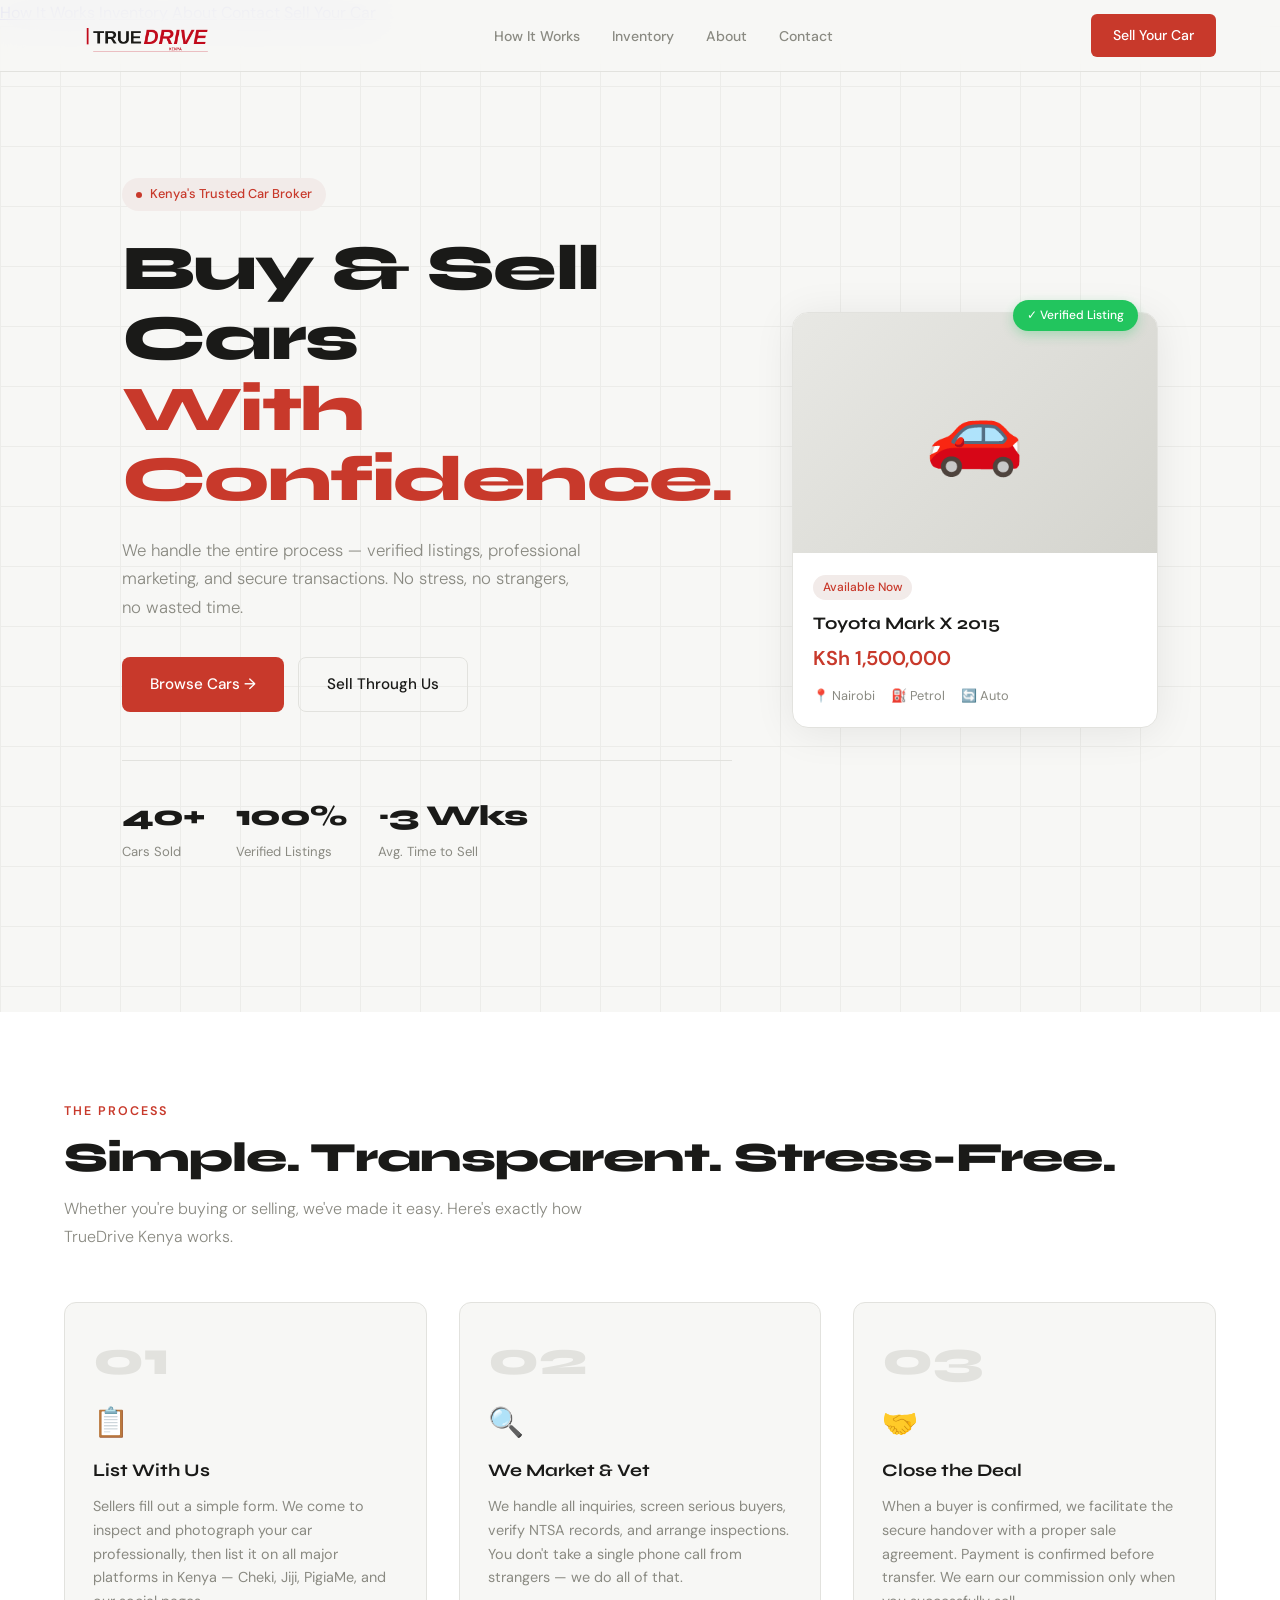
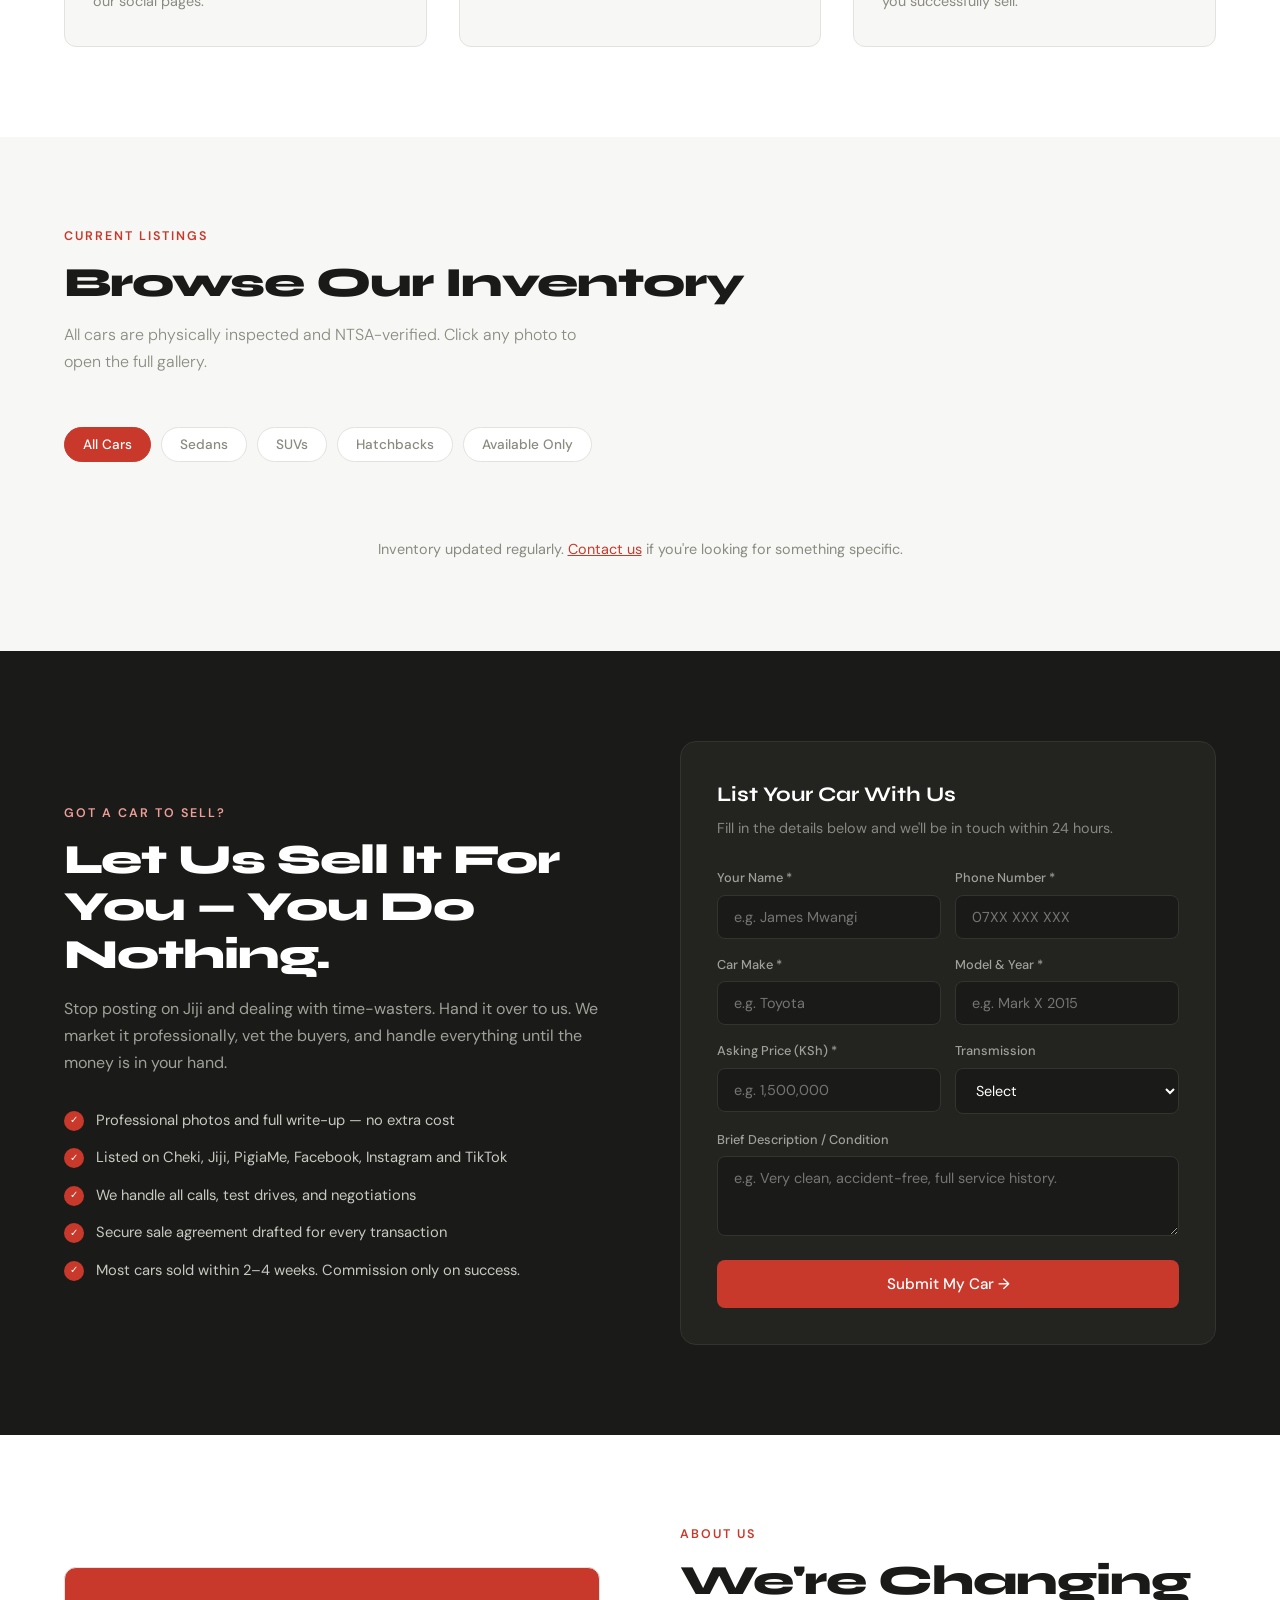
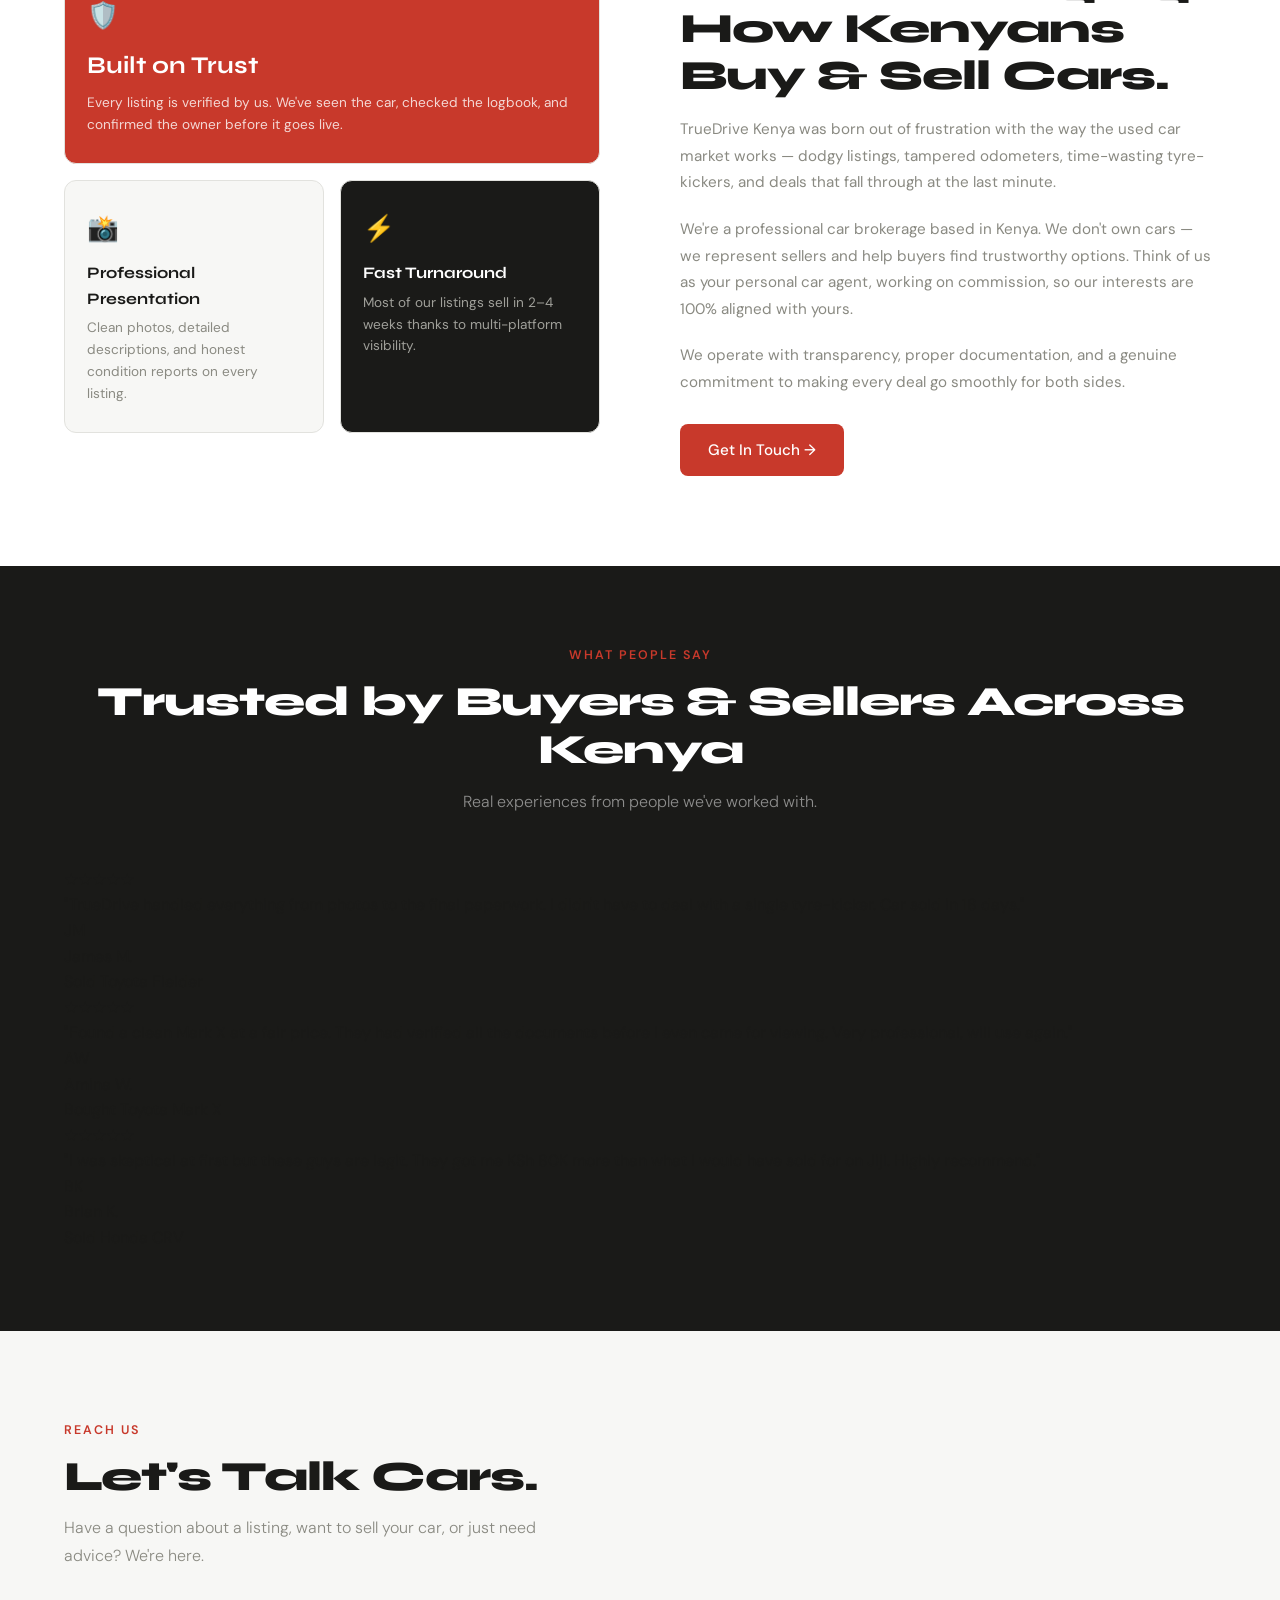
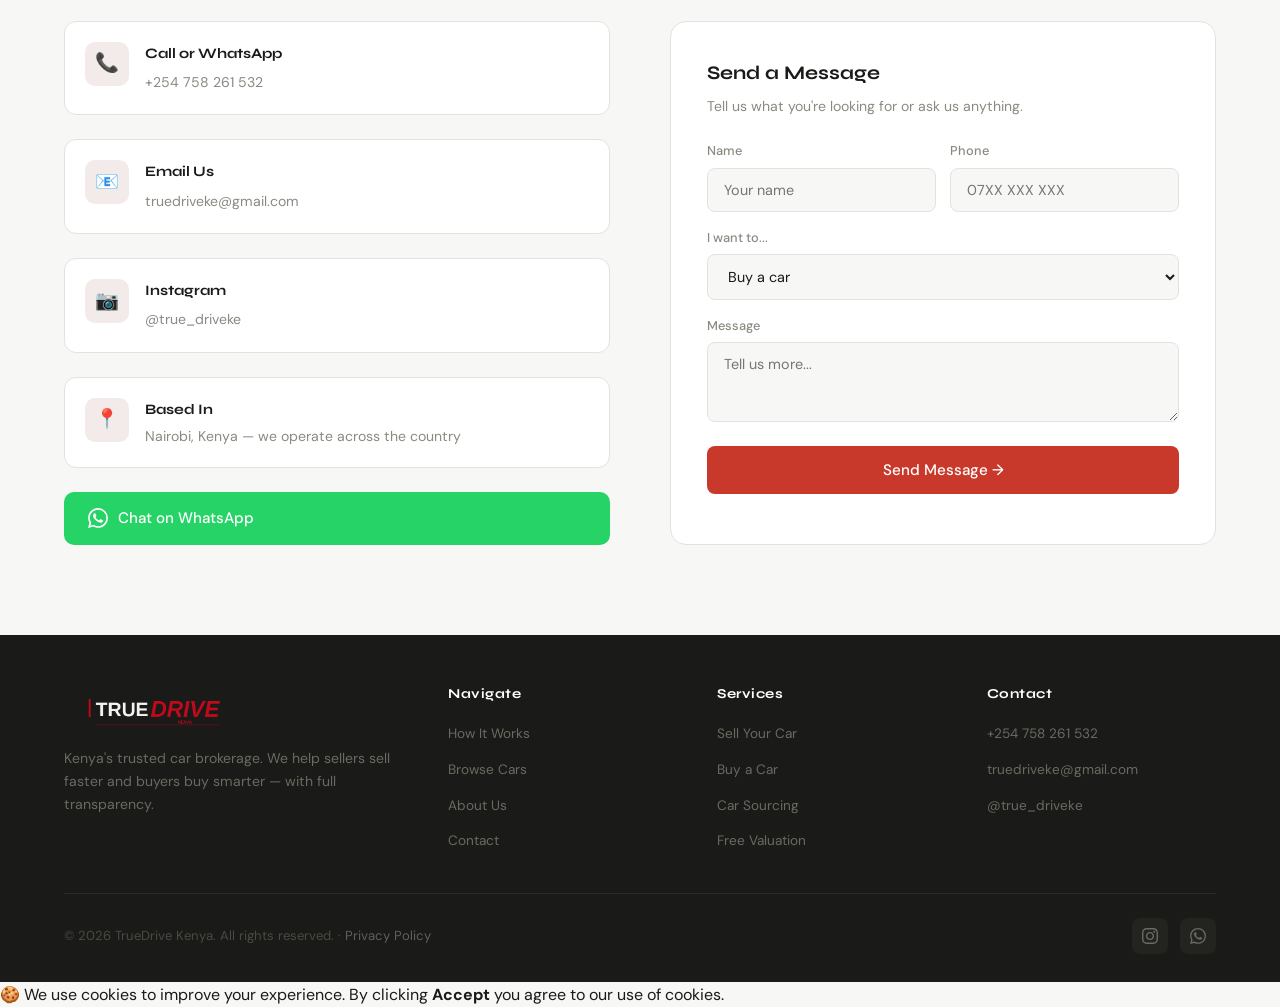
==== commit 8f461d51: "Add app.js, index.html, inventory_manager.html, logo.png, logo-footer.png, privacy.html, syle.css an" ====
--- a/index.html
+++ b/index.html
@@ -1,531 +1,531 @@
-<!DOCTYPE html>
-<html lang="en">
-<head>
-  <meta charset="UTF-8" />
-  <meta name="viewport" content="width=device-width, initial-scale=1.0"/>
-  <meta name="robots" content="index, follow" />
-  <meta name="cf-email-obfuscation" content="disable" />
-  <title>TrueDrive Kenya — Buy & Sell Cars in Nairobi | Trusted Car Brokerage</title>
-
-  <!-- SEO -->
-  <meta name="description" content="TrueDrive Kenya is Nairobi's trusted car brokerage. Buy verified, inspected cars and sell your car fast — professional photos, multi-platform listings, secure transactions. Commission only on success." />
-  <meta name="keywords" content="buy car Kenya, sell car Nairobi, car broker Kenya, used cars Nairobi, Toyota Kenya, car brokerage Nairobi, TrueDrive Kenya" />
-  <meta name="author" content="TrueDrive Kenya" />
-
-  <!-- Open Graph — controls how link looks when shared on WhatsApp Instagram Facebook -->
-  <meta property="og:type"        content="website" />
-  <meta property="og:title"       content="TrueDrive Kenya — Buy & Sell Cars With Confidence" />
-  <meta property="og:description" content="Kenya's trusted car brokerage. Verified listings, professional marketing, secure transactions. We sell your car — you do nothing." />
-  <meta property="og:url"         content="https://truedrivekenya.co.ke" />
-  <meta property="og:image"       content="https://truedrivekenya.co.ke/logo-footer.png" />
-  <meta property="og:locale"      content="en_KE" />
-
-  <!-- Twitter / X card -->
-  <meta name="twitter:card"        content="summary_large_image" />
-  <meta name="twitter:title"       content="TrueDrive Kenya — Buy & Sell Cars With Confidence" />
-  <meta name="twitter:description" content="Kenya's trusted car brokerage. Verified listings, secure transactions. Commission only on success." />
-  <meta name="twitter:image"       content="https://truedrivekenya.co.ke/logo-footer.png" />
-
-  <link rel="canonical" href="https://truedrivekenya.co.ke" />
-  <link href="https://fonts.googleapis.com/css2?family=Syne:wght@400;600;700;800&family=DM+Sans:ital,wght@0,300;0,400;0,500;1,300&display=swap" rel="stylesheet"/>
-  <link rel="stylesheet" href="style.css" />
-</head>
-<body>
-
-<!-- ═══════════════════════════════════════
-     NAV
-═══════════════════════════════════════ -->
-<nav id="mainNav">
-  <a href="#" class="logo">
-    <img src="logo.png" alt="TrueDrive Kenya" class="nav-logo-img" />
-  </a>
-  <ul class="nav-links">
-    <li><a href="#how">How It Works</a></li>
-    <li><a href="#inventory">Inventory</a></li>
-    <li><a href="#about">About</a></li>
-    <li><a href="#contact">Contact</a></li>
-  </ul>
-  <a href="#sell-callout" class="nav-cta">Sell Your Car</a>
-  <div class="hamburger" onclick="toggleMenu()" aria-label="Menu">
-    <span></span><span></span><span></span>
-  </div>
-</nav>
-
-<!-- Mobile nav drawer -->
-<div id="mobileMenu">
-  <a href="#how" onclick="closeMobileMenu()">How It Works</a>
-  <a href="#inventory" onclick="closeMobileMenu()">Inventory</a>
-  <a href="#about" onclick="closeMobileMenu()">About</a>
-  <a href="#contact" onclick="closeMobileMenu()">Contact</a>
-  <a href="#sell-callout" onclick="closeMobileMenu()" class="mobile-cta">Sell Your Car</a>
-</div>
-
-
-<!-- ═══════════════════════════════════════
-     HERO
-═══════════════════════════════════════ -->
-<section id="hero">
-  <div class="hero-grid-bg"></div>
-  <div class="hero-inner">
-    <div>
-      <div class="hero-badge fade-up">Kenya's Trusted Car Broker</div>
-      <h1 class="fade-up delay-1">Buy & Sell Cars<br/><em>With Confidence.</em></h1>
-      <p class="hero-sub fade-up delay-2">We handle the entire process — verified listings, professional marketing, and secure transactions. No stress, no strangers, no wasted time.</p>
-      <div class="hero-actions fade-up delay-3">
-        <a href="#inventory" class="btn-primary">Browse Cars →</a>
-        <a href="#sell-callout" class="btn-secondary">Sell Through Us</a>
-      </div>
-      <div class="hero-stats fade-up delay-4">
-        <div class="stat-item"><h3>40+</h3><p>Cars Sold</p></div>
-        <div class="stat-item"><h3>100%</h3><p>Verified Listings</p></div>
-        <div class="stat-item"><h3>~3 Wks</h3><p>Avg. Time to Sell</p></div>
-      </div>
-    </div>
-    <div class="hero-visual fade-up delay-2">
-      <div class="verified-badge">✓ Verified Listing</div>
-      <div class="hero-card">
-        <div class="hero-card-img">🚗</div>
-        <div class="hero-card-body">
-          <span class="hero-card-tag">Available Now</span>
-          <div class="hero-card-title">Toyota Mark X 2015</div>
-          <div class="hero-card-price">KSh 1,500,000</div>
-          <div class="hero-card-meta">
-            <span>📍 Nairobi</span>
-            <span>⛽ Petrol</span>
-            <span>🔄 Auto</span>
-          </div>
-        </div>
-      </div>
-    </div>
-  </div>
-</section>
-
-
-<!-- ═══════════════════════════════════════
-     HOW IT WORKS
-═══════════════════════════════════════ -->
-<section id="how">
-  <div class="section-inner">
-    <div class="section-head">
-      <span class="section-label">The Process</span>
-      <h2>Simple. Transparent. Stress-Free.</h2>
-      <p class="section-desc">Whether you're buying or selling, we've made it easy. Here's exactly how TrueDrive Kenya works.</p>
-    </div>
-    <div class="steps-grid">
-      <div class="step-card">
-        <div class="step-num">01</div>
-        <div class="step-icon">📋</div>
-        <h3>List With Us</h3>
-        <p>Sellers fill out a simple form. We come to inspect and photograph your car professionally, then list it on all major platforms in Kenya — Cheki, Jiji, PigiaMe, and our social pages.</p>
-      </div>
-      <div class="step-card">
-        <div class="step-num">02</div>
-        <div class="step-icon">🔍</div>
-        <h3>We Market & Vet</h3>
-        <p>We handle all inquiries, screen serious buyers, verify NTSA records, and arrange inspections. You don't take a single phone call from strangers — we do all of that.</p>
-      </div>
-      <div class="step-card">
-        <div class="step-num">03</div>
-        <div class="step-icon">🤝</div>
-        <h3>Close the Deal</h3>
-        <p>When a buyer is confirmed, we facilitate the secure handover with a proper sale agreement. Payment is confirmed before transfer. We earn our commission only when you successfully sell.</p>
-      </div>
-    </div>
-  </div>
-</section>
-
-
-<!-- ═══════════════════════════════════════
-     INVENTORY
-═══════════════════════════════════════ -->
-<section id="inventory">
-  <div class="section-inner">
-    <div class="section-head">
-      <span class="section-label">Current Listings</span>
-      <h2>Browse Our Inventory</h2>
-      <p class="section-desc">All cars are physically inspected and NTSA-verified. Click any photo to open the full gallery.</p>
-    </div>
-    <div class="filter-bar">
-      <button class="filter-btn active" onclick="filterCars('all', this)">All Cars</button>
-      <button class="filter-btn" onclick="filterCars('sedan', this)">Sedans</button>
-      <button class="filter-btn" onclick="filterCars('suv', this)">SUVs</button>
-      <button class="filter-btn" onclick="filterCars('hatchback', this)">Hatchbacks</button>
-      <button class="filter-btn" onclick="filterCars('available', this)">Available Only</button>
-    </div>
-    <div class="cars-grid" id="carsGrid"></div>
-    <p class="inventory-note">
-      Inventory updated regularly.
-      <a href="#contact" style="color:var(--accent)">Contact us</a> if you're looking for something specific.
-    </p>
-  </div>
-</section>
-
-
-<!-- ═══════════════════════════════════════
-     SELL CALLOUT
-═══════════════════════════════════════ -->
-<section id="sell-callout">
-  <div class="callout-inner">
-    <div class="callout-left">
-      <span class="section-label">Got a Car to Sell?</span>
-      <h2>Let Us Sell It For You — You Do Nothing.</h2>
-      <p>Stop posting on Jiji and dealing with time-wasters. Hand it over to us. We market it professionally, vet the buyers, and handle everything until the money is in your hand.</p>
-      <ul class="perks-list">
-        <li><span class="perk-check">✓</span><span>Professional photos and full write-up — no extra cost</span></li>
-        <li><span class="perk-check">✓</span><span>Listed on Cheki, Jiji, PigiaMe, Facebook, Instagram and TikTok</span></li>
-        <li><span class="perk-check">✓</span><span>We handle all calls, test drives, and negotiations</span></li>
-        <li><span class="perk-check">✓</span><span>Secure sale agreement drafted for every transaction</span></li>
-        <li><span class="perk-check">✓</span><span>Most cars sold within 2–4 weeks. Commission only on success.</span></li>
-      </ul>
-    </div>
-    <div class="callout-right">
-      <h3>List Your Car With Us</h3>
-      <p>Fill in the details below and we'll be in touch within 24 hours.</p>
-      <form action="https://formspree.io/f/xnjbwvjg" method="POST" onsubmit="submitSellForm(event)">
-        <div class="form-row">
-          <div class="form-group">
-            <label>Your Name *</label>
-            <input type="text" name="name" placeholder="e.g. James Mwangi" required />
-          </div>
-          <div class="form-group">
-            <label>Phone Number *</label>
-            <input type="tel" name="phone" placeholder="07XX XXX XXX" required />
-          </div>
-        </div>
-        <div class="form-row">
-          <div class="form-group">
-            <label>Car Make *</label>
-            <input type="text" name="make" placeholder="e.g. Toyota" required />
-          </div>
-          <div class="form-group">
-            <label>Model & Year *</label>
-            <input type="text" name="model" placeholder="e.g. Mark X 2015" required />
-          </div>
-        </div>
-        <div class="form-row">
-          <div class="form-group">
-            <label>Asking Price (KSh) *</label>
-            <input type="text" name="price" placeholder="e.g. 1,500,000" required />
-          </div>
-          <div class="form-group">
-            <label>Transmission</label>
-            <select name="transmission">
-              <option value="">Select</option>
-              <option>Automatic</option>
-              <option>Manual</option>
-            </select>
-          </div>
-        </div>
-        <div class="form-group">
-          <label>Brief Description / Condition</label>
-          <textarea name="description" placeholder="e.g. Very clean, accident-free, full service history."></textarea>
-        </div>
-        <input type="hidden" name="_subject" value="New Car Listing — TrueDrive Kenya" />
-        <button type="submit" class="submit-btn">Submit My Car →</button>
-        <div class="form-success" id="sellSuccess">✓ Received! We'll contact you within 24 hours.</div>
-      </form>
-    </div>
-  </div>
-</section>
-
-
-<!-- ═══════════════════════════════════════
-     ABOUT
-═══════════════════════════════════════ -->
-<section id="about">
-  <div class="section-inner">
-    <div class="about-grid">
-      <div class="about-visual">
-        <div class="about-tile">
-          <div class="tile-icon">🛡️</div>
-          <h3>Built on Trust</h3>
-          <p>Every listing is verified by us. We've seen the car, checked the logbook, and confirmed the owner before it goes live.</p>
-        </div>
-        <div class="about-tile">
-          <div class="tile-icon">📸</div>
-          <h3>Professional Presentation</h3>
-          <p>Clean photos, detailed descriptions, and honest condition reports on every listing.</p>
-        </div>
-        <div class="about-tile">
-          <div class="tile-icon">⚡</div>
-          <h3>Fast Turnaround</h3>
-          <p>Most of our listings sell in 2–4 weeks thanks to multi-platform visibility.</p>
-        </div>
-      </div>
-      <div class="about-text">
-        <span class="section-label">About Us</span>
-        <h2>We're Changing How Kenyans Buy & Sell Cars.</h2>
-        <p>TrueDrive Kenya was born out of frustration with the way the used car market works — dodgy listings, tampered odometers, time-wasting tyre-kickers, and deals that fall through at the last minute.</p>
-        <p>We're a professional car brokerage based in Kenya. We don't own cars — we represent sellers and help buyers find trustworthy options. Think of us as your personal car agent, working on commission, so our interests are 100% aligned with yours.</p>
-        <p>We operate with transparency, proper documentation, and a genuine commitment to making every deal go smoothly for both sides.</p>
-        <a href="#contact" class="btn-primary">Get In Touch →</a>
-      </div>
-    </div>
-  </div>
-</section>
-
-
-<!-- TESTIMONIALS -->
-<section id="testimonials" style="background:var(--text);padding:80px 5%">
-  <div class="section-inner">
-    <div class="section-head" style="text-align:center">
-      <span class="section-label">What People Say</span>
-      <h2 style="color:white">Trusted by Buyers & Sellers Across Kenya</h2>
-      <p class="section-desc" style="color:rgba(255,255,255,0.5);margin:0 auto">Real experiences from people we've worked with.</p>
-    </div>
-    <div class="testimonials-grid">
-
-      <div class="tcard">
-        <div class="tcard-stars">★★★★★</div>
-        <p class="tcard-text">"TrueDrive handled everything from photos to the final paperwork. I didn't have to deal with a single tyre-kicker. Car sold in 18 days."</p>
-        <div class="tcard-author">
-          <div class="tcard-avatar">JM</div>
-          <div>
-            <div class="tcard-name">James M.</div>
-            <div class="tcard-car">Sold Toyota Fielder</div>
-          </div>
-        </div>
-      </div>
-
-      <div class="tcard">
-        <div class="tcard-stars">★★★★★</div>
-        <p class="tcard-text">"Found a clean Mark X at a fair price. They had verified all the documents before I even came for viewing. Very professional, will use again."</p>
-        <div class="tcard-author">
-          <div class="tcard-avatar">AW</div>
-          <div>
-            <div class="tcard-name">Amina W.</div>
-            <div class="tcard-car">Bought Toyota Mark X</div>
-          </div>
-        </div>
-      </div>
-
-      <div class="tcard">
-        <div class="tcard-stars">★★★★★</div>
-        <p class="tcard-text">"I was skeptical at first but these guys are legit. They got me KSh 80K more than what I would have sold for on Jiji. Highly recommend."</p>
-        <div class="tcard-author">
-          <div class="tcard-avatar">BK</div>
-          <div>
-            <div class="tcard-name">Brian K.</div>
-            <div class="tcard-car">Sold Honda CRV</div>
-          </div>
-        </div>
-      </div>
-
-    </div>
-  </div>
-</section>
-
-
-<!-- ═══════════════════════════════════════
-     CONTACT
-═══════════════════════════════════════ -->
-<section id="contact">
-  <div class="section-inner">
-    <div class="section-head">
-      <span class="section-label">Reach Us</span>
-      <h2>Let's Talk Cars.</h2>
-      <p class="section-desc">Have a question about a listing, want to sell your car, or just need advice? We're here.</p>
-    </div>
-    <div class="contact-grid">
-      <div class="contact-info">
-        <div class="contact-item">
-          <div class="contact-icon">📞</div>
-          <div>
-            <h4>Call or WhatsApp</h4>
-            <a href="tel:+254758261532">+254 758 261 532</a>
-          </div>
-        </div>
-        <div class="contact-item">
-          <div class="contact-icon">📧</div>
-          <div>
-            <h4>Email Us</h4>
-            <a href="mailto:truedriveke@gmail.com">truedriveke@gmail.com</a>
-          </div>
-        </div>
-        <div class="contact-item">
-          <div class="contact-icon">📷</div>
-          <div>
-            <h4>Instagram</h4>
-            <a href="https://www.instagram.com/true_driveke" target="_blank">@true_driveke</a>
-          </div>
-        </div>
-        <div class="contact-item">
-          <div class="contact-icon">📍</div>
-          <div>
-            <h4>Based In</h4>
-            <p>Nairobi, Kenya — we operate across the country</p>
-          </div>
-        </div>
-        <a href="https://wa.me/254758261532?text=Hello%20TrueDrive%20Kenya%2C%20I%27m%20interested%20in%20your%20services." class="whatsapp-btn" target="_blank">
-          <svg width="20" height="20" viewBox="0 0 24 24" fill="white"><path d="M17.472 14.382c-.297-.149-1.758-.867-2.03-.967-.273-.099-.471-.148-.67.15-.197.297-.767.966-.94 1.164-.173.199-.347.223-.644.075-.297-.15-1.255-.463-2.39-1.475-.883-.788-1.48-1.761-1.653-2.059-.173-.297-.018-.458.13-.606.134-.133.298-.347.446-.52.149-.174.198-.298.298-.497.099-.198.05-.371-.025-.52-.075-.149-.669-1.612-.916-2.207-.242-.579-.487-.5-.669-.51-.173-.008-.371-.01-.57-.01-.198 0-.52.074-.792.372-.272.297-1.04 1.016-1.04 2.479 0 1.462 1.065 2.875 1.213 3.074.149.198 2.096 3.2 5.077 4.487.709.306 1.262.489 1.694.625.712.227 1.36.195 1.871.118.571-.085 1.758-.719 2.006-1.413.248-.694.248-1.289.173-1.413-.074-.124-.272-.198-.57-.347m-5.421 7.403h-.004a9.87 9.87 0 01-5.031-1.378l-.361-.214-3.741.982.998-3.648-.235-.374a9.86 9.86 0 01-1.51-5.26c.001-5.45 4.436-9.884 9.888-9.884 2.64 0 5.122 1.03 6.988 2.898a9.825 9.825 0 012.893 6.994c-.003 5.45-4.437 9.884-9.885 9.884m8.413-18.297A11.815 11.815 0 0012.05 0C5.495 0 .16 5.335.157 11.892c0 2.096.547 4.142 1.588 5.945L.057 24l6.305-1.654a11.882 11.882 0 005.683 1.448h.005c6.554 0 11.89-5.335 11.893-11.893a11.821 11.821 0 00-3.48-8.413z"/></svg>
-          Chat on WhatsApp
-        </a>
-      </div>
-
-      <div class="contact-form-box">
-        <h3>Send a Message</h3>
-        <p>Tell us what you're looking for or ask us anything.</p>
-        <form action="https://formspree.io/f/xnjbwvjg" method="POST" onsubmit="submitContactForm(event)">
-          <div class="form-row">
-            <div class="form-group">
-              <label>Name</label>
-              <input type="text" name="name" placeholder="Your name" />
-            </div>
-            <div class="form-group">
-              <label>Phone</label>
-              <input type="tel" name="phone" placeholder="07XX XXX XXX" />
-            </div>
-          </div>
-          <div class="form-group">
-            <label>I want to...</label>
-            <select name="intent">
-              <option>Buy a car</option>
-              <option>Sell my car</option>
-              <option>Just inquire</option>
-            </select>
-          </div>
-          <div class="form-group">
-            <label>Message</label>
-            <textarea name="message" placeholder="Tell us more..."></textarea>
-          </div>
-          <input type="hidden" name="_subject" value="New Message — TrueDrive Kenya Website" />
-          <button type="submit" class="submit-btn">Send Message →</button>
-          <div class="form-success" id="contactSuccess">✓ Message sent! We'll be in touch soon.</div>
-        </form>
-      </div>
-    </div>
-  </div>
-</section>
-
-
-<!-- ═══════════════════════════════════════
-     FOOTER
-═══════════════════════════════════════ -->
-<footer>
-  <div class="footer-inner">
-    <div class="footer-top">
-      <div class="footer-brand">
-        <a href="#">
-          <img src="logo-footer.png" alt="TrueDrive Kenya" class="footer-logo-img" />
-        </a>
-        <p>Kenya's trusted car brokerage. We help sellers sell faster and buyers buy smarter — with full transparency.</p>
-      </div>
-      <div class="footer-col">
-        <h4>Navigate</h4>
-        <ul>
-          <li><a href="#how">How It Works</a></li>
-          <li><a href="#inventory">Browse Cars</a></li>
-          <li><a href="#about">About Us</a></li>
-          <li><a href="#contact">Contact</a></li>
-        </ul>
-      </div>
-      <div class="footer-col">
-        <h4>Services</h4>
-        <ul>
-          <li><a href="#sell-callout">Sell Your Car</a></li>
-          <li><a href="#inventory">Buy a Car</a></li>
-          <li><a href="#contact">Car Sourcing</a></li>
-          <li><a href="#contact">Free Valuation</a></li>
-        </ul>
-      </div>
-      <div class="footer-col">
-        <h4>Contact</h4>
-        <ul>
-          <li><a href="tel:+254758261532">+254 758 261 532</a></li>
-          <li><a href="mailto:truedriveke@gmail.com">truedriveke@gmail.com</a></li>
-          <li><a href="https://www.instagram.com/true_driveke" target="_blank">@true_driveke</a></li>
-          <li>Nairobi, Kenya</li>
-        </ul>
-      </div>
-    </div>
-    <div class="footer-bottom">
-      <p>© 2026 TrueDrive Kenya. All rights reserved. · <a href="privacy.html" style="color:rgba(255,255,255,0.3);text-decoration:none">Privacy Policy</a></p>
-      <div class="social-links">
-        <a href="https://www.instagram.com/true_driveke" target="_blank" class="social-link" title="Instagram">
-          <svg width="16" height="16" viewBox="0 0 24 24" fill="currentColor"><path d="M12 2.163c3.204 0 3.584.012 4.85.07 3.252.148 4.771 1.691 4.919 4.919.058 1.265.069 1.645.069 4.849 0 3.205-.012 3.584-.069 4.849-.149 3.225-1.664 4.771-4.919 4.919-1.266.058-1.644.07-4.85.07-3.204 0-3.584-.012-4.849-.07-3.26-.149-4.771-1.699-4.919-4.92-.058-1.265-.07-1.644-.07-4.849 0-3.204.013-3.583.07-4.849.149-3.227 1.664-4.771 4.919-4.919 1.266-.057 1.645-.069 4.849-.069zm0-2.163c-3.259 0-3.667.014-4.947.072-4.358.2-6.78 2.618-6.98 6.98-.059 1.281-.073 1.689-.073 4.948 0 3.259.014 3.668.072 4.948.2 4.358 2.618 6.78 6.98 6.98 1.281.058 1.689.072 4.948.072 3.259 0 3.668-.014 4.948-.072 4.354-.2 6.782-2.618 6.979-6.98.059-1.28.073-1.689.073-4.948 0-3.259-.014-3.667-.072-4.947-.196-4.354-2.617-6.78-6.979-6.98-1.281-.059-1.69-.073-4.949-.073zm0 5.838c-3.403 0-6.162 2.759-6.162 6.162s2.759 6.163 6.162 6.163 6.162-2.759 6.162-6.163c0-3.403-2.759-6.162-6.162-6.162zm0 10.162c-2.209 0-4-1.79-4-4 0-2.209 1.791-4 4-4s4 1.791 4 4c0 2.21-1.791 4-4 4zm6.406-11.845c-.796 0-1.441.645-1.441 1.44s.645 1.44 1.441 1.44c.795 0 1.439-.645 1.439-1.44s-.644-1.44-1.439-1.44z"/></svg>
-        </a>
-        <a href="https://wa.me/254758261532?text=Hello%20TrueDrive%20Kenya%2C%20I%27m%20interested%20in%20your%20services." target="_blank" class="social-link" title="WhatsApp">
-          <svg width="16" height="16" viewBox="0 0 24 24" fill="currentColor"><path d="M17.472 14.382c-.297-.149-1.758-.867-2.03-.967-.273-.099-.471-.148-.67.15-.197.297-.767.966-.94 1.164-.173.199-.347.223-.644.075-.297-.15-1.255-.463-2.39-1.475-.883-.788-1.48-1.761-1.653-2.059-.173-.297-.018-.458.13-.606.134-.133.298-.347.446-.52.149-.174.198-.298.298-.497.099-.198.05-.371-.025-.52-.075-.149-.669-1.612-.916-2.207-.242-.579-.487-.5-.669-.51-.173-.008-.371-.01-.57-.01-.198 0-.52.074-.792.372-.272.297-1.04 1.016-1.04 2.479 0 1.462 1.065 2.875 1.213 3.074.149.198 2.096 3.2 5.077 4.487.709.306 1.262.489 1.694.625.712.227 1.36.195 1.871.118.571-.085 1.758-.719 2.006-1.413.248-.694.248-1.289.173-1.413-.074-.124-.272-.198-.57-.347m-5.421 7.403h-.004a9.87 9.87 0 01-5.031-1.378l-.361-.214-3.741.982.998-3.648-.235-.374a9.86 9.86 0 01-1.51-5.26c.001-5.45 4.436-9.884 9.888-9.884 2.64 0 5.122 1.03 6.988 2.898a9.825 9.825 0 012.893 6.994c-.003 5.45-4.437 9.884-9.885 9.884m8.413-18.297A11.815 11.815 0 0012.05 0C5.495 0 .16 5.335.157 11.892c0 2.096.547 4.142 1.588 5.945L.057 24l6.305-1.654a11.882 11.882 0 005.683 1.448h.005c6.554 0 11.89-5.335 11.893-11.893a11.821 11.821 0 00-3.48-8.413z"/></svg>
-        </a>
-      </div>
-    </div>
-  </div>
-</footer>
-
-
-<!-- ═══════════════════════════════════════
-     GALLERY MODAL
-═══════════════════════════════════════ -->
-<div id="galleryModal" role="dialog" aria-modal="true">
-  <div class="gallery-header">
-    <div class="gallery-header-info">
-      <h3 id="galleryCarName"></h3>
-      <div class="g-price" id="galleryCarPrice"></div>
-      <div class="g-meta" id="galleryCarMeta"></div>
-    </div>
-    <div class="gallery-header-actions">
-      <button class="g-inquire-btn" id="galleryInquireBtn">Inquire →</button>
-      <button class="gallery-close-btn" onclick="closeGallery()" aria-label="Close">✕</button>
-    </div>
-  </div>
-  <div id="galleryMainWrap">
-    <img id="galleryMainImg" src="" alt="Car photo" />
-    <button class="gallery-arrow prev" onclick="prevSlide()" aria-label="Previous">&#8249;</button>
-    <button class="gallery-arrow next" onclick="nextSlide()" aria-label="Next">&#8250;</button>
-    <div id="slideCounter">1 / 1</div>
-  </div>
-  <div class="thumb-strip-wrap">
-    <div id="thumbStrip"></div>
-  </div>
-</div>
-
-
-<!-- ═══════════════════════════════════════
-     INQUIRY MODAL
-═══════════════════════════════════════ -->
-<div class="modal-overlay" id="carModal" role="dialog" aria-modal="true">
-  <div class="modal">
-    <button class="modal-close" onclick="closeModal()" aria-label="Close">✕</button>
-    <h3 id="modalCarName">Inquire About This Car</h3>
-    <p class="modal-car-info" id="modalCarInfo">Choose how you'd like to reach us:</p>
-
-    <!-- WhatsApp — opens with car details pre-filled -->
-    <a id="modalWhatsAppBtn" href="#" target="_blank" class="modal-wa-btn">
-      <svg width="20" height="20" viewBox="0 0 24 24" fill="white"><path d="M17.472 14.382c-.297-.149-1.758-.867-2.03-.967-.273-.099-.471-.148-.67.15-.197.297-.767.966-.94 1.164-.173.199-.347.223-.644.075-.297-.15-1.255-.463-2.39-1.475-.883-.788-1.48-1.761-1.653-2.059-.173-.297-.018-.458.13-.606.134-.133.298-.347.446-.52.149-.174.198-.298.298-.497.099-.198.05-.371-.025-.52-.075-.149-.669-1.612-.916-2.207-.242-.579-.487-.5-.669-.51-.173-.008-.371-.01-.57-.01-.198 0-.52.074-.792.372-.272.297-1.04 1.016-1.04 2.479 0 1.462 1.065 2.875 1.213 3.074.149.198 2.096 3.2 5.077 4.487.709.306 1.262.489 1.694.625.712.227 1.36.195 1.871.118.571-.085 1.758-.719 2.006-1.413.248-.694.248-1.289.173-1.413-.074-.124-.272-.198-.57-.347m-5.421 7.403h-.004a9.87 9.87 0 01-5.031-1.378l-.361-.214-3.741.982.998-3.648-.235-.374a9.86 9.86 0 01-1.51-5.26c.001-5.45 4.436-9.884 9.888-9.884 2.64 0 5.122 1.03 6.988 2.898a9.825 9.825 0 012.893 6.994c-.003 5.45-4.437 9.884-9.885 9.884m8.413-18.297A11.815 11.815 0 0012.05 0C5.495 0 .16 5.335.157 11.892c0 2.096.547 4.142 1.588 5.945L.057 24l6.305-1.654a11.882 11.882 0 005.683 1.448h.005c6.554 0 11.89-5.335 11.893-11.893a11.821 11.821 0 00-3.48-8.413z"/></svg>
-      Chat on WhatsApp
-    </a>
-
-    <div class="modal-divider">
-      <span>or leave your details</span>
-    </div>
-
-    <!-- Email backup via Formspree -->
-    <form id="inquiryForm" action="https://formspree.io/f/xnjbwvjg" method="POST" onsubmit="submitInquiry(event)">
-      <input type="hidden" name="_subject" value="Car Inquiry — TrueDrive Kenya" />
-      <input type="hidden" name="car" id="inquiryCarField" />
-      <div class="form-group">
-        <label>Your Name</label>
-        <input type="text" name="name" placeholder="Your full name" required />
-      </div>
-      <div class="form-group">
-        <label>Phone Number</label>
-        <input type="tel" name="phone" placeholder="07XX XXX XXX" required />
-      </div>
-      <div class="form-group">
-        <label>Message (optional)</label>
-        <textarea name="message" placeholder="e.g. I'd like to arrange a viewing this weekend."></textarea>
-      </div>
-      <button type="submit" class="submit-btn">Send Inquiry →</button>
-      <div class="form-success" id="inquirySuccess">✓ Sent! We'll reach out within a few hours.</div>
-    </form>
-  </div>
-</div>
-
-
-<!-- ═══════════════════════════════════════
-     COOKIE BANNER
-═══════════════════════════════════════ -->
-<div id="cookieBanner">
-  <p>🍪 We use cookies to improve your experience. By clicking <strong>Accept</strong> you agree to our use of cookies.</p>
-  <div class="cookie-btns">
+<!DOCTYPE html>
+<html lang="en">
+<head>
+  <meta charset="UTF-8" />
+  <meta name="viewport" content="width=device-width, initial-scale=1.0"/>
+  <meta name="robots" content="index, follow" />
+  <meta name="cf-email-obfuscation" content="disable" />
+  <title>TrueDrive Kenya — Buy & Sell Cars in Nairobi | Trusted Car Brokerage</title>
+
+  <!-- SEO -->
+  <meta name="description" content="TrueDrive Kenya is Nairobi's trusted car brokerage. Buy verified, inspected cars and sell your car fast — professional photos, multi-platform listings, secure transactions. Commission only on success." />
+  <meta name="keywords" content="buy car Kenya, sell car Nairobi, car broker Kenya, used cars Nairobi, Toyota Kenya, car brokerage Nairobi, TrueDrive Kenya" />
+  <meta name="author" content="TrueDrive Kenya" />
+
+  <!-- Open Graph — controls how link looks when shared on WhatsApp Instagram Facebook -->
+  <meta property="og:type"        content="website" />
+  <meta property="og:title"       content="TrueDrive Kenya — Buy & Sell Cars With Confidence" />
+  <meta property="og:description" content="Kenya's trusted car brokerage. Verified listings, professional marketing, secure transactions. We sell your car — you do nothing." />
+  <meta property="og:url"         content="https://truedrivekenya.co.ke" />
+  <meta property="og:image"       content="https://truedrivekenya.co.ke/logo-footer.png" />
+  <meta property="og:locale"      content="en_KE" />
+
+  <!-- Twitter / X card -->
+  <meta name="twitter:card"        content="summary_large_image" />
+  <meta name="twitter:title"       content="TrueDrive Kenya — Buy & Sell Cars With Confidence" />
+  <meta name="twitter:description" content="Kenya's trusted car brokerage. Verified listings, secure transactions. Commission only on success." />
+  <meta name="twitter:image"       content="https://truedrivekenya.co.ke/logo-footer.png" />
+
+  <link rel="canonical" href="https://truedrivekenya.co.ke" />
+  <link href="https://fonts.googleapis.com/css2?family=Syne:wght@400;600;700;800&family=DM+Sans:ital,wght@0,300;0,400;0,500;1,300&display=swap" rel="stylesheet"/>
+  <link rel="stylesheet" href="style.css" />
+</head>
+<body>
+
+<!-- ═══════════════════════════════════════
+     NAV
+═══════════════════════════════════════ -->
+<nav id="mainNav">
+  <a href="#" class="logo">
+    <img src="logo.png" alt="TrueDrive Kenya" class="nav-logo-img" />
+  </a>
+  <ul class="nav-links">
+    <li><a href="#how">How It Works</a></li>
+    <li><a href="#inventory">Inventory</a></li>
+    <li><a href="#about">About</a></li>
+    <li><a href="#contact">Contact</a></li>
+  </ul>
+  <a href="#sell-callout" class="nav-cta">Sell Your Car</a>
+  <div class="hamburger" onclick="toggleMenu()" aria-label="Menu">
+    <span></span><span></span><span></span>
+  </div>
+</nav>
+
+<!-- Mobile nav drawer -->
+<div id="mobileMenu">
+  <a href="#how" onclick="closeMobileMenu()">How It Works</a>
+  <a href="#inventory" onclick="closeMobileMenu()">Inventory</a>
+  <a href="#about" onclick="closeMobileMenu()">About</a>
+  <a href="#contact" onclick="closeMobileMenu()">Contact</a>
+  <a href="#sell-callout" onclick="closeMobileMenu()" class="mobile-cta">Sell Your Car</a>
+</div>
+
+
+<!-- ═══════════════════════════════════════
+     HERO
+═══════════════════════════════════════ -->
+<section id="hero">
+  <div class="hero-grid-bg"></div>
+  <div class="hero-inner">
+    <div>
+      <div class="hero-badge fade-up">Kenya's Trusted Car Broker</div>
+      <h1 class="fade-up delay-1">Buy & Sell Cars<br/><em>With Confidence.</em></h1>
+      <p class="hero-sub fade-up delay-2">We handle the entire process — verified listings, professional marketing, and secure transactions. No stress, no strangers, no wasted time.</p>
+      <div class="hero-actions fade-up delay-3">
+        <a href="#inventory" class="btn-primary">Browse Cars →</a>
+        <a href="#sell-callout" class="btn-secondary">Sell Through Us</a>
+      </div>
+      <div class="hero-stats fade-up delay-4">
+        <div class="stat-item"><h3>40+</h3><p>Cars Sold</p></div>
+        <div class="stat-item"><h3>100%</h3><p>Verified Listings</p></div>
+        <div class="stat-item"><h3>~3 Wks</h3><p>Avg. Time to Sell</p></div>
+      </div>
+    </div>
+    <div class="hero-visual fade-up delay-2">
+      <div class="verified-badge">✓ Verified Listing</div>
+      <div class="hero-card">
+        <div class="hero-card-img">🚗</div>
+        <div class="hero-card-body">
+          <span class="hero-card-tag">Available Now</span>
+          <div class="hero-card-title">Toyota Mark X 2015</div>
+          <div class="hero-card-price">KSh 1,500,000</div>
+          <div class="hero-card-meta">
+            <span>📍 Nairobi</span>
+            <span>⛽ Petrol</span>
+            <span>🔄 Auto</span>
+          </div>
+        </div>
+      </div>
+    </div>
+  </div>
+</section>
+
+
+<!-- ═══════════════════════════════════════
+     HOW IT WORKS
+═══════════════════════════════════════ -->
+<section id="how">
+  <div class="section-inner">
+    <div class="section-head">
+      <span class="section-label">The Process</span>
+      <h2>Simple. Transparent. Stress-Free.</h2>
+      <p class="section-desc">Whether you're buying or selling, we've made it easy. Here's exactly how TrueDrive Kenya works.</p>
+    </div>
+    <div class="steps-grid">
+      <div class="step-card">
+        <div class="step-num">01</div>
+        <div class="step-icon">📋</div>
+        <h3>List With Us</h3>
+        <p>Sellers fill out a simple form. We come to inspect and photograph your car professionally, then list it on all major platforms in Kenya — Cheki, Jiji, PigiaMe, and our social pages.</p>
+      </div>
+      <div class="step-card">
+        <div class="step-num">02</div>
+        <div class="step-icon">🔍</div>
+        <h3>We Market & Vet</h3>
+        <p>We handle all inquiries, screen serious buyers, verify NTSA records, and arrange inspections. You don't take a single phone call from strangers — we do all of that.</p>
+      </div>
+      <div class="step-card">
+        <div class="step-num">03</div>
+        <div class="step-icon">🤝</div>
+        <h3>Close the Deal</h3>
+        <p>When a buyer is confirmed, we facilitate the secure handover with a proper sale agreement. Payment is confirmed before transfer. We earn our commission only when you successfully sell.</p>
+      </div>
+    </div>
+  </div>
+</section>
+
+
+<!-- ═══════════════════════════════════════
+     INVENTORY
+═══════════════════════════════════════ -->
+<section id="inventory">
+  <div class="section-inner">
+    <div class="section-head">
+      <span class="section-label">Current Listings</span>
+      <h2>Browse Our Inventory</h2>
+      <p class="section-desc">All cars are physically inspected and NTSA-verified. Click any photo to open the full gallery.</p>
+    </div>
+    <div class="filter-bar">
+      <button class="filter-btn active" onclick="filterCars('all', this)">All Cars</button>
+      <button class="filter-btn" onclick="filterCars('sedan', this)">Sedans</button>
+      <button class="filter-btn" onclick="filterCars('suv', this)">SUVs</button>
+      <button class="filter-btn" onclick="filterCars('hatchback', this)">Hatchbacks</button>
+      <button class="filter-btn" onclick="filterCars('available', this)">Available Only</button>
+    </div>
+    <div class="cars-grid" id="carsGrid"></div>
+    <p class="inventory-note">
+      Inventory updated regularly.
+      <a href="#contact" style="color:var(--accent)">Contact us</a> if you're looking for something specific.
+    </p>
+  </div>
+</section>
+
+
+<!-- ═══════════════════════════════════════
+     SELL CALLOUT
+═══════════════════════════════════════ -->
+<section id="sell-callout">
+  <div class="callout-inner">
+    <div class="callout-left">
+      <span class="section-label">Got a Car to Sell?</span>
+      <h2>Let Us Sell It For You — You Do Nothing.</h2>
+      <p>Stop posting on Jiji and dealing with time-wasters. Hand it over to us. We market it professionally, vet the buyers, and handle everything until the money is in your hand.</p>
+      <ul class="perks-list">
+        <li><span class="perk-check">✓</span><span>Professional photos and full write-up — no extra cost</span></li>
+        <li><span class="perk-check">✓</span><span>Listed on Cheki, Jiji, PigiaMe, Facebook, Instagram and TikTok</span></li>
+        <li><span class="perk-check">✓</span><span>We handle all calls, test drives, and negotiations</span></li>
+        <li><span class="perk-check">✓</span><span>Secure sale agreement drafted for every transaction</span></li>
+        <li><span class="perk-check">✓</span><span>Most cars sold within 2–4 weeks. Commission only on success.</span></li>
+      </ul>
+    </div>
+    <div class="callout-right">
+      <h3>List Your Car With Us</h3>
+      <p>Fill in the details below and we'll be in touch within 24 hours.</p>
+      <form action="https://formspree.io/f/xnjbwvjg" method="POST" onsubmit="submitSellForm(event)">
+        <div class="form-row">
+          <div class="form-group">
+            <label>Your Name *</label>
+            <input type="text" name="name" placeholder="e.g. James Mwangi" required />
+          </div>
+          <div class="form-group">
+            <label>Phone Number *</label>
+            <input type="tel" name="phone" placeholder="07XX XXX XXX" required />
+          </div>
+        </div>
+        <div class="form-row">
+          <div class="form-group">
+            <label>Car Make *</label>
+            <input type="text" name="make" placeholder="e.g. Toyota" required />
+          </div>
+          <div class="form-group">
+            <label>Model & Year *</label>
+            <input type="text" name="model" placeholder="e.g. Mark X 2015" required />
+          </div>
+        </div>
+        <div class="form-row">
+          <div class="form-group">
+            <label>Asking Price (KSh) *</label>
+            <input type="text" name="price" placeholder="e.g. 1,500,000" required />
+          </div>
+          <div class="form-group">
+            <label>Transmission</label>
+            <select name="transmission">
+              <option value="">Select</option>
+              <option>Automatic</option>
+              <option>Manual</option>
+            </select>
+          </div>
+        </div>
+        <div class="form-group">
+          <label>Brief Description / Condition</label>
+          <textarea name="description" placeholder="e.g. Very clean, accident-free, full service history."></textarea>
+        </div>
+        <input type="hidden" name="_subject" value="New Car Listing — TrueDrive Kenya" />
+        <button type="submit" class="submit-btn">Submit My Car →</button>
+        <div class="form-success" id="sellSuccess">✓ Received! We'll contact you within 24 hours.</div>
+      </form>
+    </div>
+  </div>
+</section>
+
+
+<!-- ═══════════════════════════════════════
+     ABOUT
+═══════════════════════════════════════ -->
+<section id="about">
+  <div class="section-inner">
+    <div class="about-grid">
+      <div class="about-visual">
+        <div class="about-tile">
+          <div class="tile-icon">🛡️</div>
+          <h3>Built on Trust</h3>
+          <p>Every listing is verified by us. We've seen the car, checked the logbook, and confirmed the owner before it goes live.</p>
+        </div>
+        <div class="about-tile">
+          <div class="tile-icon">📸</div>
+          <h3>Professional Presentation</h3>
+          <p>Clean photos, detailed descriptions, and honest condition reports on every listing.</p>
+        </div>
+        <div class="about-tile">
+          <div class="tile-icon">⚡</div>
+          <h3>Fast Turnaround</h3>
+          <p>Most of our listings sell in 2–4 weeks thanks to multi-platform visibility.</p>
+        </div>
+      </div>
+      <div class="about-text">
+        <span class="section-label">About Us</span>
+        <h2>We're Changing How Kenyans Buy & Sell Cars.</h2>
+        <p>TrueDrive Kenya was born out of frustration with the way the used car market works — dodgy listings, tampered odometers, time-wasting tyre-kickers, and deals that fall through at the last minute.</p>
+        <p>We're a professional car brokerage based in Kenya. We don't own cars — we represent sellers and help buyers find trustworthy options. Think of us as your personal car agent, working on commission, so our interests are 100% aligned with yours.</p>
+        <p>We operate with transparency, proper documentation, and a genuine commitment to making every deal go smoothly for both sides.</p>
+        <a href="#contact" class="btn-primary">Get In Touch →</a>
+      </div>
+    </div>
+  </div>
+</section>
+
+
+<!-- TESTIMONIALS -->
+<section id="testimonials" style="background:var(--text);padding:80px 5%">
+  <div class="section-inner">
+    <div class="section-head" style="text-align:center">
+      <span class="section-label">What People Say</span>
+      <h2 style="color:white">Trusted by Buyers & Sellers Across Kenya</h2>
+      <p class="section-desc" style="color:rgba(255,255,255,0.5);margin:0 auto">Real experiences from people we've worked with.</p>
+    </div>
+    <div class="testimonials-grid">
+
+      <div class="tcard">
+        <div class="tcard-stars">★★★★★</div>
+        <p class="tcard-text">"TrueDrive handled everything from photos to the final paperwork. I didn't have to deal with a single tyre-kicker. Car sold in 18 days."</p>
+        <div class="tcard-author">
+          <div class="tcard-avatar">JM</div>
+          <div>
+            <div class="tcard-name">James M.</div>
+            <div class="tcard-car">Sold Toyota Fielder</div>
+          </div>
+        </div>
+      </div>
+
+      <div class="tcard">
+        <div class="tcard-stars">★★★★★</div>
+        <p class="tcard-text">"Found a clean Mark X at a fair price. They had verified all the documents before I even came for viewing. Very professional, will use again."</p>
+        <div class="tcard-author">
+          <div class="tcard-avatar">AW</div>
+          <div>
+            <div class="tcard-name">Amina W.</div>
+            <div class="tcard-car">Bought Toyota Mark X</div>
+          </div>
+        </div>
+      </div>
+
+      <div class="tcard">
+        <div class="tcard-stars">★★★★★</div>
+        <p class="tcard-text">"I was skeptical at first but these guys are legit. They got me KSh 80K more than what I would have sold for on Jiji. Highly recommend."</p>
+        <div class="tcard-author">
+          <div class="tcard-avatar">BK</div>
+          <div>
+            <div class="tcard-name">Brian K.</div>
+            <div class="tcard-car">Sold Honda CRV</div>
+          </div>
+        </div>
+      </div>
+
+    </div>
+  </div>
+</section>
+
+
+<!-- ═══════════════════════════════════════
+     CONTACT
+═══════════════════════════════════════ -->
+<section id="contact">
+  <div class="section-inner">
+    <div class="section-head">
+      <span class="section-label">Reach Us</span>
+      <h2>Let's Talk Cars.</h2>
+      <p class="section-desc">Have a question about a listing, want to sell your car, or just need advice? We're here.</p>
+    </div>
+    <div class="contact-grid">
+      <div class="contact-info">
+        <div class="contact-item">
+          <div class="contact-icon">📞</div>
+          <div>
+            <h4>Call or WhatsApp</h4>
+            <a href="tel:+254758261532">+254 758 261 532</a>
+          </div>
+        </div>
+        <div class="contact-item">
+          <div class="contact-icon">📧</div>
+          <div>
+            <h4>Email Us</h4>
+            <a href="mailto:truedriveke@gmail.com">truedriveke@gmail.com</a>
+          </div>
+        </div>
+        <div class="contact-item">
+          <div class="contact-icon">📷</div>
+          <div>
+            <h4>Instagram</h4>
+            <a href="https://www.instagram.com/true_driveke" target="_blank">@true_driveke</a>
+          </div>
+        </div>
+        <div class="contact-item">
+          <div class="contact-icon">📍</div>
+          <div>
+            <h4>Based In</h4>
+            <p>Nairobi, Kenya — we operate across the country</p>
+          </div>
+        </div>
+        <a href="https://wa.me/254758261532?text=Hello%20TrueDrive%20Kenya%2C%20I%27m%20interested%20in%20your%20services." class="whatsapp-btn" target="_blank">
+          <svg width="20" height="20" viewBox="0 0 24 24" fill="white"><path d="M17.472 14.382c-.297-.149-1.758-.867-2.03-.967-.273-.099-.471-.148-.67.15-.197.297-.767.966-.94 1.164-.173.199-.347.223-.644.075-.297-.15-1.255-.463-2.39-1.475-.883-.788-1.48-1.761-1.653-2.059-.173-.297-.018-.458.13-.606.134-.133.298-.347.446-.52.149-.174.198-.298.298-.497.099-.198.05-.371-.025-.52-.075-.149-.669-1.612-.916-2.207-.242-.579-.487-.5-.669-.51-.173-.008-.371-.01-.57-.01-.198 0-.52.074-.792.372-.272.297-1.04 1.016-1.04 2.479 0 1.462 1.065 2.875 1.213 3.074.149.198 2.096 3.2 5.077 4.487.709.306 1.262.489 1.694.625.712.227 1.36.195 1.871.118.571-.085 1.758-.719 2.006-1.413.248-.694.248-1.289.173-1.413-.074-.124-.272-.198-.57-.347m-5.421 7.403h-.004a9.87 9.87 0 01-5.031-1.378l-.361-.214-3.741.982.998-3.648-.235-.374a9.86 9.86 0 01-1.51-5.26c.001-5.45 4.436-9.884 9.888-9.884 2.64 0 5.122 1.03 6.988 2.898a9.825 9.825 0 012.893 6.994c-.003 5.45-4.437 9.884-9.885 9.884m8.413-18.297A11.815 11.815 0 0012.05 0C5.495 0 .16 5.335.157 11.892c0 2.096.547 4.142 1.588 5.945L.057 24l6.305-1.654a11.882 11.882 0 005.683 1.448h.005c6.554 0 11.89-5.335 11.893-11.893a11.821 11.821 0 00-3.48-8.413z"/></svg>
+          Chat on WhatsApp
+        </a>
+      </div>
+
+      <div class="contact-form-box">
+        <h3>Send a Message</h3>
+        <p>Tell us what you're looking for or ask us anything.</p>
+        <form action="https://formspree.io/f/xnjbwvjg" method="POST" onsubmit="submitContactForm(event)">
+          <div class="form-row">
+            <div class="form-group">
+              <label>Name</label>
+              <input type="text" name="name" placeholder="Your name" />
+            </div>
+            <div class="form-group">
+              <label>Phone</label>
+              <input type="tel" name="phone" placeholder="07XX XXX XXX" />
+            </div>
+          </div>
+          <div class="form-group">
+            <label>I want to...</label>
+            <select name="intent">
+              <option>Buy a car</option>
+              <option>Sell my car</option>
+              <option>Just inquire</option>
+            </select>
+          </div>
+          <div class="form-group">
+            <label>Message</label>
+            <textarea name="message" placeholder="Tell us more..."></textarea>
+          </div>
+          <input type="hidden" name="_subject" value="New Message — TrueDrive Kenya Website" />
+          <button type="submit" class="submit-btn">Send Message →</button>
+          <div class="form-success" id="contactSuccess">✓ Message sent! We'll be in touch soon.</div>
+        </form>
+      </div>
+    </div>
+  </div>
+</section>
+
+
+<!-- ═══════════════════════════════════════
+     FOOTER
+═══════════════════════════════════════ -->
+<footer>
+  <div class="footer-inner">
+    <div class="footer-top">
+      <div class="footer-brand">
+        <a href="#">
+          <img src="logo-footer.png" alt="TrueDrive Kenya" class="footer-logo-img" />
+        </a>
+        <p>Kenya's trusted car brokerage. We help sellers sell faster and buyers buy smarter — with full transparency.</p>
+      </div>
+      <div class="footer-col">
+        <h4>Navigate</h4>
+        <ul>
+          <li><a href="#how">How It Works</a></li>
+          <li><a href="#inventory">Browse Cars</a></li>
+          <li><a href="#about">About Us</a></li>
+          <li><a href="#contact">Contact</a></li>
+        </ul>
+      </div>
+      <div class="footer-col">
+        <h4>Services</h4>
+        <ul>
+          <li><a href="#sell-callout">Sell Your Car</a></li>
+          <li><a href="#inventory">Buy a Car</a></li>
+          <li><a href="#contact">Car Sourcing</a></li>
+          <li><a href="#contact">Free Valuation</a></li>
+        </ul>
+      </div>
+      <div class="footer-col">
+        <h4>Contact</h4>
+        <ul>
+          <li><a href="tel:+254758261532">+254 758 261 532</a></li>
+          <li><a href="mailto:truedriveke@gmail.com">truedriveke@gmail.com</a></li>
+          <li><a href="https://www.instagram.com/true_driveke" target="_blank">@true_driveke</a></li>
+          <li>Nairobi, Kenya</li>
+        </ul>
+      </div>
+    </div>
+    <div class="footer-bottom">
+      <p>© 2026 TrueDrive Kenya. All rights reserved. · <a href="privacy.html" style="color:rgba(255,255,255,0.3);text-decoration:none">Privacy Policy</a></p>
+      <div class="social-links">
+        <a href="https://www.instagram.com/true_driveke" target="_blank" class="social-link" title="Instagram">
+          <svg width="16" height="16" viewBox="0 0 24 24" fill="currentColor"><path d="M12 2.163c3.204 0 3.584.012 4.85.07 3.252.148 4.771 1.691 4.919 4.919.058 1.265.069 1.645.069 4.849 0 3.205-.012 3.584-.069 4.849-.149 3.225-1.664 4.771-4.919 4.919-1.266.058-1.644.07-4.85.07-3.204 0-3.584-.012-4.849-.07-3.26-.149-4.771-1.699-4.919-4.92-.058-1.265-.07-1.644-.07-4.849 0-3.204.013-3.583.07-4.849.149-3.227 1.664-4.771 4.919-4.919 1.266-.057 1.645-.069 4.849-.069zm0-2.163c-3.259 0-3.667.014-4.947.072-4.358.2-6.78 2.618-6.98 6.98-.059 1.281-.073 1.689-.073 4.948 0 3.259.014 3.668.072 4.948.2 4.358 2.618 6.78 6.98 6.98 1.281.058 1.689.072 4.948.072 3.259 0 3.668-.014 4.948-.072 4.354-.2 6.782-2.618 6.979-6.98.059-1.28.073-1.689.073-4.948 0-3.259-.014-3.667-.072-4.947-.196-4.354-2.617-6.78-6.979-6.98-1.281-.059-1.69-.073-4.949-.073zm0 5.838c-3.403 0-6.162 2.759-6.162 6.162s2.759 6.163 6.162 6.163 6.162-2.759 6.162-6.163c0-3.403-2.759-6.162-6.162-6.162zm0 10.162c-2.209 0-4-1.79-4-4 0-2.209 1.791-4 4-4s4 1.791 4 4c0 2.21-1.791 4-4 4zm6.406-11.845c-.796 0-1.441.645-1.441 1.44s.645 1.44 1.441 1.44c.795 0 1.439-.645 1.439-1.44s-.644-1.44-1.439-1.44z"/></svg>
+        </a>
+        <a href="https://wa.me/254758261532?text=Hello%20TrueDrive%20Kenya%2C%20I%27m%20interested%20in%20your%20services." target="_blank" class="social-link" title="WhatsApp">
+          <svg width="16" height="16" viewBox="0 0 24 24" fill="currentColor"><path d="M17.472 14.382c-.297-.149-1.758-.867-2.03-.967-.273-.099-.471-.148-.67.15-.197.297-.767.966-.94 1.164-.173.199-.347.223-.644.075-.297-.15-1.255-.463-2.39-1.475-.883-.788-1.48-1.761-1.653-2.059-.173-.297-.018-.458.13-.606.134-.133.298-.347.446-.52.149-.174.198-.298.298-.497.099-.198.05-.371-.025-.52-.075-.149-.669-1.612-.916-2.207-.242-.579-.487-.5-.669-.51-.173-.008-.371-.01-.57-.01-.198 0-.52.074-.792.372-.272.297-1.04 1.016-1.04 2.479 0 1.462 1.065 2.875 1.213 3.074.149.198 2.096 3.2 5.077 4.487.709.306 1.262.489 1.694.625.712.227 1.36.195 1.871.118.571-.085 1.758-.719 2.006-1.413.248-.694.248-1.289.173-1.413-.074-.124-.272-.198-.57-.347m-5.421 7.403h-.004a9.87 9.87 0 01-5.031-1.378l-.361-.214-3.741.982.998-3.648-.235-.374a9.86 9.86 0 01-1.51-5.26c.001-5.45 4.436-9.884 9.888-9.884 2.64 0 5.122 1.03 6.988 2.898a9.825 9.825 0 012.893 6.994c-.003 5.45-4.437 9.884-9.885 9.884m8.413-18.297A11.815 11.815 0 0012.05 0C5.495 0 .16 5.335.157 11.892c0 2.096.547 4.142 1.588 5.945L.057 24l6.305-1.654a11.882 11.882 0 005.683 1.448h.005c6.554 0 11.89-5.335 11.893-11.893a11.821 11.821 0 00-3.48-8.413z"/></svg>
+        </a>
+      </div>
+    </div>
+  </div>
+</footer>
+
+
+<!-- ═══════════════════════════════════════
+     GALLERY MODAL
+═══════════════════════════════════════ -->
+<div id="galleryModal" role="dialog" aria-modal="true">
+  <div class="gallery-header">
+    <div class="gallery-header-info">
+      <h3 id="galleryCarName"></h3>
+      <div class="g-price" id="galleryCarPrice"></div>
+      <div class="g-meta" id="galleryCarMeta"></div>
+    </div>
+    <div class="gallery-header-actions">
+      <button class="g-inquire-btn" id="galleryInquireBtn">Inquire →</button>
+      <button class="gallery-close-btn" onclick="closeGallery()" aria-label="Close">✕</button>
+    </div>
+  </div>
+  <div id="galleryMainWrap">
+    <img id="galleryMainImg" src="" alt="Car photo" />
+    <button class="gallery-arrow prev" onclick="prevSlide()" aria-label="Previous">&#8249;</button>
+    <button class="gallery-arrow next" onclick="nextSlide()" aria-label="Next">&#8250;</button>
+    <div id="slideCounter">1 / 1</div>
+  </div>
+  <div class="thumb-strip-wrap">
+    <div id="thumbStrip"></div>
+  </div>
+</div>
+
+
+<!-- ═══════════════════════════════════════
+     INQUIRY MODAL
+═══════════════════════════════════════ -->
+<div class="modal-overlay" id="carModal" role="dialog" aria-modal="true">
+  <div class="modal">
+    <button class="modal-close" onclick="closeModal()" aria-label="Close">✕</button>
+    <h3 id="modalCarName">Inquire About This Car</h3>
+    <p class="modal-car-info" id="modalCarInfo">Choose how you'd like to reach us:</p>
+
+    <!-- WhatsApp — opens with car details pre-filled -->
+    <a id="modalWhatsAppBtn" href="#" target="_blank" class="modal-wa-btn">
+      <svg width="20" height="20" viewBox="0 0 24 24" fill="white"><path d="M17.472 14.382c-.297-.149-1.758-.867-2.03-.967-.273-.099-.471-.148-.67.15-.197.297-.767.966-.94 1.164-.173.199-.347.223-.644.075-.297-.15-1.255-.463-2.39-1.475-.883-.788-1.48-1.761-1.653-2.059-.173-.297-.018-.458.13-.606.134-.133.298-.347.446-.52.149-.174.198-.298.298-.497.099-.198.05-.371-.025-.52-.075-.149-.669-1.612-.916-2.207-.242-.579-.487-.5-.669-.51-.173-.008-.371-.01-.57-.01-.198 0-.52.074-.792.372-.272.297-1.04 1.016-1.04 2.479 0 1.462 1.065 2.875 1.213 3.074.149.198 2.096 3.2 5.077 4.487.709.306 1.262.489 1.694.625.712.227 1.36.195 1.871.118.571-.085 1.758-.719 2.006-1.413.248-.694.248-1.289.173-1.413-.074-.124-.272-.198-.57-.347m-5.421 7.403h-.004a9.87 9.87 0 01-5.031-1.378l-.361-.214-3.741.982.998-3.648-.235-.374a9.86 9.86 0 01-1.51-5.26c.001-5.45 4.436-9.884 9.888-9.884 2.64 0 5.122 1.03 6.988 2.898a9.825 9.825 0 012.893 6.994c-.003 5.45-4.437 9.884-9.885 9.884m8.413-18.297A11.815 11.815 0 0012.05 0C5.495 0 .16 5.335.157 11.892c0 2.096.547 4.142 1.588 5.945L.057 24l6.305-1.654a11.882 11.882 0 005.683 1.448h.005c6.554 0 11.89-5.335 11.893-11.893a11.821 11.821 0 00-3.48-8.413z"/></svg>
+      Chat on WhatsApp
+    </a>
+
+    <div class="modal-divider">
+      <span>or leave your details</span>
+    </div>
+
+    <!-- Email backup via Formspree -->
+    <form id="inquiryForm" action="https://formspree.io/f/xnjbwvjg" method="POST" onsubmit="submitInquiry(event)">
+      <input type="hidden" name="_subject" value="Car Inquiry — TrueDrive Kenya" />
+      <input type="hidden" name="car" id="inquiryCarField" />
+      <div class="form-group">
+        <label>Your Name</label>
+        <input type="text" name="name" placeholder="Your full name" required />
+      </div>
+      <div class="form-group">
+        <label>Phone Number</label>
+        <input type="tel" name="phone" placeholder="07XX XXX XXX" required />
+      </div>
+      <div class="form-group">
+        <label>Message (optional)</label>
+        <textarea name="message" placeholder="e.g. I'd like to arrange a viewing this weekend."></textarea>
+      </div>
+      <button type="submit" class="submit-btn">Send Inquiry →</button>
+      <div class="form-success" id="inquirySuccess">✓ Sent! We'll reach out within a few hours.</div>
+    </form>
+  </div>
+</div>
+
+
+<!-- ═══════════════════════════════════════
+     COOKIE BANNER
+═══════════════════════════════════════ -->
+<div id="cookieBanner">
+  <p>🍪 We use cookies to improve your experience. By clicking <strong>Accept</strong> you agree to our use of cookies.</p>
+  <div class="cookie-btns">
     <button onclick="acceptCookies()"
--- a/style.css
+++ b/style.css
@@ -1,665 +1,665 @@
-/* ============================================
-   TRUEDRIVE KENYA — STYLESHEET
-   ============================================
-   HOW TO EDIT:
-   - Colors: Change values in :root {} at the top
-   - Fonts: Update the Google Fonts link in index.html
-   - Layout: Each section is clearly labeled
-   ============================================ */
-
-*, *::before, *::after { box-sizing: border-box; margin: 0; padding: 0; }
-
-/* ── BRAND COLORS — edit these to restyle the whole site ── */
-:root {
-  --white: #ffffff;
-  --off-white: #f7f7f5;
-  --light: #efefec;
-  --mid: #c8c8c2;
-  --text-muted: #8a8a82;
-  --text: #1a1a18;
-  --accent: #c8392b;         /* Main red — change this to rebrand */
-  --accent-light: #f2ebe9;
-  --accent-dark: #a02d22;
-  --border: #e2e2de;
-  --card-bg: #ffffff;
-  --nav-h: 72px;
-}
-
-html { scroll-behavior: smooth; }
-
-body {
-  font-family: 'DM Sans', sans-serif;
-  background: var(--off-white);
-  color: var(--text);
-  line-height: 1.6;
-  overflow-x: hidden;
-}
-
-/* ══════════════════════════════════════════
-   NAV
-══════════════════════════════════════════ */
-nav {
-  position: fixed; top: 0; left: 0; right: 0; z-index: 100;
-  height: var(--nav-h);
-  background: rgba(247,247,245,0.92);
-  backdrop-filter: blur(16px);
-  border-bottom: 1px solid var(--border);
-  display: flex; align-items: center; justify-content: space-between;
-  padding: 0 5%;
-}
-.logo {
-  font-family: 'Syne', sans-serif;
-  font-weight: 800; font-size: 1.35rem;
-  letter-spacing: -0.5px; color: var(--text); text-decoration: none;
-  display: flex; align-items: center; gap: 8px;
-}
-.logo-dot { width: 9px; height: 9px; border-radius: 50%; background: var(--accent); display: inline-block; }
-.nav-links { display: flex; gap: 32px; list-style: none; }
-.nav-links a { font-size: 0.88rem; font-weight: 500; text-decoration: none; color: var(--text-muted); transition: color .2s; }
-.nav-links a:hover { color: var(--text); }
-.nav-cta {
-  background: var(--accent); color: white; border: none;
-  padding: 10px 22px; border-radius: 6px;
-  font-family: 'DM Sans', sans-serif; font-size: 0.88rem; font-weight: 500;
-  cursor: pointer; text-decoration: none; transition: background .2s;
-}
-.nav-cta:hover { background: var(--accent-dark); }
-.hamburger { display: none; flex-direction: column; gap: 5px; cursor: pointer; }
-.hamburger span { width: 24px; height: 2px; background: var(--text); border-radius: 2px; transition: .3s; }
-
-/* ══════════════════════════════════════════
-   HERO
-══════════════════════════════════════════ */
-#hero {
-  min-height: 100vh;
-  padding-top: var(--nav-h);
-  display: flex; align-items: center;
-  background: var(--off-white);
-  position: relative; overflow: hidden;
-}
-.hero-grid-bg {
-  position: absolute; inset: 0;
-  background-image: linear-gradient(var(--border) 1px, transparent 1px),
-                    linear-gradient(90deg, var(--border) 1px, transparent 1px);
-  background-size: 60px 60px;
-  opacity: 0.5;
-}
-.hero-inner {
-  position: relative; z-index: 1;
-  padding: 80px 5% 60px;
-  max-width: 1200px; margin: 0 auto; width: 100%;
-  display: grid; grid-template-columns: 1fr 1fr; gap: 60px; align-items: center;
-}
-.hero-badge {
-  display: inline-flex; align-items: center; gap: 8px;
-  background: var(--accent-light); color: var(--accent);
-  padding: 6px 14px; border-radius: 100px;
-  font-size: 0.8rem; font-weight: 500; margin-bottom: 24px;
-}
-.hero-badge::before { content: ''; width: 6px; height: 6px; border-radius: 50%; background: var(--accent); }
-h1 {
-  font-family: 'Syne', sans-serif;
-  font-size: clamp(2.6rem, 5vw, 4rem);
-  font-weight: 800; line-height: 1.1;
-  letter-spacing: -1.5px; color: var(--text);
-  margin-bottom: 20px;
-}
-h1 em { font-style: normal; color: var(--accent); }
-.hero-sub {
-  font-size: 1.05rem; color: var(--text-muted);
-  font-weight: 300; line-height: 1.7; margin-bottom: 36px;
-  max-width: 460px;
-}
-.hero-actions { display: flex; gap: 14px; flex-wrap: wrap; }
-.btn-primary {
-  background: var(--accent); color: white;
-  padding: 14px 28px; border-radius: 8px;
-  font-family: 'DM Sans', sans-serif; font-size: 0.95rem; font-weight: 500;
-  text-decoration: none; border: none; cursor: pointer;
-  transition: background .2s, transform .15s;
-  display: inline-flex; align-items: center; gap: 8px;
-}
-.btn-primary:hover { background: var(--accent-dark); transform: translateY(-1px); }
-.btn-secondary {
-  background: transparent; color: var(--text);
-  padding: 14px 28px; border-radius: 8px;
-  font-family: 'DM Sans', sans-serif; font-size: 0.95rem; font-weight: 500;
-  text-decoration: none; border: 1.5px solid var(--border); cursor: pointer;
-  transition: border-color .2s, transform .15s;
-  display: inline-flex; align-items: center; gap: 8px;
-}
-.btn-secondary:hover { border-color: var(--text-muted); transform: translateY(-1px); }
-.hero-stats {
-  display: flex; gap: 32px; margin-top: 48px;
-  padding-top: 32px; border-top: 1px solid var(--border);
-}
-.stat-item h3 {
-  font-family: 'Syne', sans-serif; font-size: 1.8rem;
-  font-weight: 800; color: var(--text); letter-spacing: -1px;
-}
-.stat-item p { font-size: 0.82rem; color: var(--text-muted); margin-top: 2px; }
-.hero-visual { position: relative; }
-.hero-card {
-  background: white; border-radius: 16px; overflow: hidden;
-  box-shadow: 0 4px 40px rgba(0,0,0,0.08); border: 1px solid var(--border);
-}
-.hero-card-img {
-  width: 100%; height: 240px; object-fit: cover;
-  background: linear-gradient(135deg, #e8e8e4 0%, #d4d4ce 100%);
-  display: flex; align-items: center; justify-content: center; font-size: 5rem;
-}
-.hero-card-body { padding: 20px; }
-.hero-card-tag {
-  font-size: 0.75rem; font-weight: 500; color: var(--accent);
-  background: var(--accent-light); padding: 3px 10px; border-radius: 100px;
-  display: inline-block; margin-bottom: 10px;
-}
-.hero-card-title { font-family: 'Syne', sans-serif; font-size: 1.1rem; font-weight: 700; margin-bottom: 4px; }
-.hero-card-price { font-size: 1.25rem; font-weight: 600; color: var(--accent); }
-.hero-card-meta { display: flex; gap: 16px; margin-top: 12px; }
-.hero-card-meta span { font-size: 0.8rem; color: var(--text-muted); display: flex; align-items: center; gap: 4px; }
-.verified-badge {
-  position: absolute; top: -12px; right: 20px;
-  background: #22c55e; color: white;
-  padding: 6px 14px; border-radius: 100px;
-  font-size: 0.75rem; font-weight: 500;
-  display: flex; align-items: center; gap: 5px;
-  box-shadow: 0 4px 12px rgba(34,197,94,0.3);
-}
-
-/* ══════════════════════════════════════════
-   SHARED SECTION STYLES
-══════════════════════════════════════════ */
-section { padding: 90px 5%; }
-.section-inner { max-width: 1200px; margin: 0 auto; }
-.section-label {
-  font-size: 0.78rem; font-weight: 600; letter-spacing: 2px;
-  text-transform: uppercase; color: var(--accent);
-  margin-bottom: 12px; display: block;
-}
-h2 {
-  font-family: 'Syne', sans-serif;
-  font-size: clamp(1.8rem, 3.5vw, 2.6rem);
-  font-weight: 800; line-height: 1.15;
-  letter-spacing: -1px; color: var(--text); margin-bottom: 14px;
-}
-.section-desc {
-  color: var(--text-muted); font-size: 1rem;
-  font-weight: 300; max-width: 520px; line-height: 1.7;
-}
-.section-head { margin-bottom: 52px; }
-
-/* ══════════════════════════════════════════
-   HOW IT WORKS
-══════════════════════════════════════════ */
-#how { background: var(--white); }
-.steps-grid { display: grid; grid-template-columns: repeat(3, 1fr); gap: 32px; }
-.step-card {
-  padding: 32px 28px; border-radius: 12px;
-  border: 1px solid var(--border); background: var(--off-white);
-  position: relative; transition: transform .2s, box-shadow .2s;
-}
-.step-card:hover { transform: translateY(-4px); box-shadow: 0 12px 40px rgba(0,0,0,0.07); }
-.step-num {
-  font-family: 'Syne', sans-serif; font-size: 3rem; font-weight: 800;
-  color: var(--border); line-height: 1; margin-bottom: 16px;
-}
-.step-icon { font-size: 1.8rem; margin-bottom: 12px; }
-.step-card h3 { font-family: 'Syne', sans-serif; font-size: 1.1rem; font-weight: 700; margin-bottom: 10px; }
-.step-card p { font-size: 0.9rem; color: var(--text-muted); line-height: 1.65; }
-
-/* ══════════════════════════════════════════
-   INVENTORY
-══════════════════════════════════════════ */
-#inventory { background: var(--off-white); }
-.filter-bar { display: flex; gap: 10px; flex-wrap: wrap; margin-bottom: 36px; }
-.filter-btn {
-  padding: 8px 18px; border-radius: 100px; border: 1.5px solid var(--border);
-  background: white; font-family: 'DM Sans', sans-serif; font-size: 0.85rem;
-  cursor: pointer; transition: all .2s; font-weight: 500; color: var(--text-muted);
-}
-.filter-btn.active, .filter-btn:hover {
-  background: var(--accent); border-color: var(--accent); color: white;
-}
-.cars-grid { display: grid; grid-template-columns: repeat(3, 1fr); gap: 24px; }
-.car-card {
-  background: white; border-radius: 14px; overflow: hidden;
-  border: 1px solid var(--border);
-  transition: transform .2s, box-shadow .2s; cursor: pointer;
-}
-.car-card:hover { transform: translateY(-4px); box-shadow: 0 16px 48px rgba(0,0,0,0.09); }
-.car-img {
-  width: 100%; height: 200px;
-  display: flex; align-items: center; justify-content: center;
-  font-size: 4rem; position: relative; overflow: hidden;
-}
-.car-img.bg1 { background: linear-gradient(135deg, #f0ede8, #ddd9d2); }
-.car-img.bg2 { background: linear-gradient(135deg, #e8ecf0, #d2d9dd); }
-.car-img.bg3 { background: linear-gradient(135deg, #eaf0e8, #d2ddd0); }
-.car-img.bg4 { background: linear-gradient(135deg, #f0e8e8, #ddd2d2); }
-.car-img.bg5 { background: linear-gradient(135deg, #ece8f0, #d9d2dd); }
-.car-img.bg6 { background: linear-gradient(135deg, #f0ece8, #ddd8d2); }
-.car-status {
-  position: absolute; top: 12px; left: 12px;
-  padding: 4px 10px; border-radius: 100px;
-  font-size: 0.72rem; font-weight: 600; letter-spacing: 0.5px;
-}
-.car-status.available { background: #dcfce7; color: #15803d; }
-.car-status.sold { background: #fee2e2; color: #b91c1c; }
-.car-body { padding: 18px; }
-.car-make { font-size: 0.75rem; color: var(--text-muted); margin-bottom: 4px; font-weight: 500; }
-.car-name { font-family: 'Syne', sans-serif; font-size: 1rem; font-weight: 700; margin-bottom: 2px; }
-.car-year { font-size: 0.8rem; color: var(--text-muted); margin-bottom: 14px; }
-.car-specs { display: flex; gap: 12px; margin-bottom: 16px; flex-wrap: wrap; }
-.car-specs span { font-size: 0.78rem; color: var(--text-muted); display: flex; align-items: center; gap: 4px; }
-.car-footer { display: flex; align-items: center; justify-content: space-between; }
-.car-price { font-family: 'Syne', sans-serif; font-size: 1.15rem; font-weight: 800; color: var(--text); }
-.car-cta {
-  background: var(--accent); color: white;
-  padding: 8px 16px; border-radius: 6px;
-  font-size: 0.82rem; font-weight: 500; text-decoration: none; border: none;
-  cursor: pointer; transition: background .2s;
-}
-.car-cta:hover { background: var(--accent-dark); }
-.inventory-note { text-align: center; margin-top: 40px; color: var(--text-muted); font-size: 0.9rem; }
-
-/* ══════════════════════════════════════════
-   SELL CALLOUT (dark section)
-══════════════════════════════════════════ */
-#sell-callout { background: var(--text); padding: 90px 5%; }
-.callout-inner {
-  max-width: 1200px; margin: 0 auto;
-  display: grid; grid-template-columns: 1fr 1fr; gap: 80px; align-items: center;
-}
-.callout-left h2 { color: white; margin-bottom: 16px; }
-.callout-left .section-label { color: #ef9e97; }
-.callout-left p { color: #a0a09a; font-size: 1rem; line-height: 1.7; margin-bottom: 32px; }
-.perks-list { list-style: none; display: flex; flex-direction: column; gap: 14px; }
-.perks-list li { display: flex; align-items: flex-start; gap: 12px; color: #c8c8c2; font-size: 0.92rem; }
-.perk-check {
-  width: 20px; height: 20px; border-radius: 50%;
-  background: var(--accent); color: white;
-  display: flex; align-items: center; justify-content: center;
-  font-size: 0.65rem; flex-shrink: 0; margin-top: 2px;
-}
-.callout-right {
-  background: #232320; border-radius: 16px;
-  padding: 36px; border: 1px solid #333330;
-}
-.callout-right h3 {
-  font-family: 'Syne', sans-serif; font-size: 1.3rem;
-  font-weight: 700; color: white; margin-bottom: 6px;
-}
-.callout-right p { color: #888882; font-size: 0.9rem; margin-bottom: 28px; }
-
-/* ══════════════════════════════════════════
-   SHARED FORM STYLES
-══════════════════════════════════════════ */
-.form-group { margin-bottom: 16px; }
-.form-group label { display: block; font-size: 0.8rem; font-weight: 500; color: #a0a09a; margin-bottom: 6px; }
-.form-group input, .form-group select, .form-group textarea {
-  width: 100%; padding: 12px 16px;
-  background: #1a1a18; border: 1px solid #333330;
-  border-radius: 8px; color: white;
-  font-family: 'DM Sans', sans-serif; font-size: 0.9rem; transition: border-color .2s;
-}
-.form-group input:focus, .form-group select:focus, .form-group textarea:focus {
-  outline: none; border-color: var(--accent);
-}
-.form-group select option { background: #1a1a18; }
-.form-row { display: grid; grid-template-columns: 1fr 1fr; gap: 14px; }
-.form-group textarea { resize: vertical; min-height: 80px; }
-.submit-btn {
-  width: 100%; padding: 14px;
-  background: var(--accent); color: white; border: none;
-  border-radius: 8px; font-family: 'DM Sans', sans-serif;
-  font-size: 0.95rem; font-weight: 500; cursor: pointer; transition: background .2s;
-}
-.submit-btn:hover { background: var(--accent-dark); }
-.form-success {
-  display: none; background: #dcfce7; color: #15803d;
-  padding: 16px; border-radius: 8px; text-align: center;
-  font-size: 0.9rem; font-weight: 500; margin-top: 12px;
-}
-
-/* ══════════════════════════════════════════
-   ABOUT
-══════════════════════════════════════════ */
-#about { background: var(--white); }
-.about-grid { display: grid; grid-template-columns: 1fr 1fr; gap: 80px; align-items: center; }
-.about-visual { display: grid; grid-template-columns: 1fr 1fr; gap: 16px; }
-.about-tile { border-radius: 12px; padding: 28px 22px; border: 1px solid var(--border); }
-.about-tile:nth-child(1) { background: var(--accent); color: white; grid-column: 1 / -1; }
-.about-tile:nth-child(1) h3 { color: white; font-size: 1.5rem; }
-.about-tile:nth-child(1) p { color: rgba(255,255,255,0.8); }
-.about-tile:nth-child(2) { background: var(--off-white); }
-.about-tile:nth-child(3) { background: var(--text); color: white; }
-.about-tile:nth-child(3) h3 { color: white; }
-.about-tile:nth-child(3) p { color: #a0a09a; }
-.about-tile h3 { font-family: 'Syne', sans-serif; font-size: 1rem; font-weight: 700; margin-bottom: 6px; }
-.about-tile p { font-size: 0.85rem; color: var(--text-muted); line-height: 1.6; }
-.about-tile .tile-icon { font-size: 1.6rem; margin-bottom: 10px; }
-.about-text h2 { margin-bottom: 16px; }
-.about-text p { color: var(--text-muted); font-size: 0.95rem; line-height: 1.75; margin-bottom: 20px; }
-.about-text .btn-primary { margin-top: 8px; }
-
-/* ══════════════════════════════════════════
-   CONTACT
-══════════════════════════════════════════ */
-#contact { background: var(--off-white); }
-.contact-grid { display: grid; grid-template-columns: 1fr 1fr; gap: 60px; }
-.contact-info { display: flex; flex-direction: column; gap: 24px; }
-.contact-item {
-  display: flex; gap: 16px; align-items: flex-start;
-  padding: 20px; background: white; border-radius: 12px; border: 1px solid var(--border);
-}
-.contact-icon {
-  width: 44px; height: 44px; border-radius: 10px;
-  background: var(--accent-light); color: var(--accent);
-  display: flex; align-items: center; justify-content: center;
-  font-size: 1.2rem; flex-shrink: 0;
-}
-.contact-item h4 { font-family: 'Syne', sans-serif; font-size: 0.9rem; font-weight: 700; margin-bottom: 4px; }
-.contact-item p, .contact-item a { font-size: 0.88rem; color: var(--text-muted); text-decoration: none; }
-.contact-item a:hover { color: var(--accent); }
-.whatsapp-btn {
-  display: flex; align-items: center; gap: 10px;
-  background: #25D366; color: white;
-  padding: 14px 24px; border-radius: 10px;
-  text-decoration: none; font-weight: 500; font-size: 0.95rem;
-  transition: background .2s, transform .15s;
-}
-.whatsapp-btn:hover { background: #1fb855; transform: translateY(-2px); }
-.contact-form-box {
-  background: white; border-radius: 16px; padding: 36px; border: 1px solid var(--border);
-}
-.contact-form-box h3 { font-family: 'Syne', sans-serif; font-size: 1.2rem; font-weight: 700; margin-bottom: 6px; }
-.contact-form-box p { color: var(--text-muted); font-size: 0.88rem; margin-bottom: 24px; }
-.contact-form-box .form-group input,
-.contact-form-box .form-group select,
-.contact-form-box .form-group textarea {
-  background: var(--off-white); border-color: var(--border); color: var(--text);
-}
-.contact-form-box .form-group label { color: var(--text-muted); }
-
-/* ══════════════════════════════════════════
-   FOOTER
-══════════════════════════════════════════ */
-footer { background: var(--text); padding: 48px 5% 28px; }
-.footer-inner { max-width: 1200px; margin: 0 auto; }
-.footer-top {
-  display: grid; grid-template-columns: 1.5fr 1fr 1fr 1fr;
-  gap: 40px; padding-bottom: 40px; border-bottom: 1px solid #2a2a28;
-}
-.footer-brand .logo { color: white; margin-bottom: 12px; display: inline-flex; }
-.footer-brand p { color: #6a6a62; font-size: 0.88rem; line-height: 1.65; }
-.footer-col h4 { font-family: 'Syne', sans-serif; font-size: 0.85rem; font-weight: 700; color: white; margin-bottom: 16px; letter-spacing: 0.5px; }
-.footer-col ul { list-style: none; display: flex; flex-direction: column; gap: 10px; }
-.footer-col ul a { color: #6a6a62; font-size: 0.85rem; text-decoration: none; transition: color .2s; }
-.footer-col ul a:hover { color: #c8c8c2; }
-.footer-bottom { padding-top: 24px; display: flex; align-items: center; justify-content: space-between; }
-.footer-bottom p { color: #4a4a42; font-size: 0.82rem; }
-.social-links { display: flex; gap: 12px; }
-.social-link {
-  width: 36px; height: 36px; border-radius: 8px;
-  background: #232320; color: #6a6a62;
-  display: flex; align-items: center; justify-content: center;
-  text-decoration: none; font-size: 0.85rem; transition: background .2s, color .2s;
-}
-.social-link:hover { background: var(--accent); color: white; }
-
-/* ══════════════════════════════════════════
-   MODAL (car inquiry popup)
-══════════════════════════════════════════ */
-.modal-overlay {
-  display: none; position: fixed; inset: 0; z-index: 200;
-  background: rgba(0,0,0,0.6); backdrop-filter: blur(4px);
-  align-items: center; justify-content: center; padding: 20px;
-}
-.modal-overlay.open { display: flex; }
-.modal {
-  background: white; border-radius: 16px;
-  width: 100%; max-width: 520px; max-height: 90vh; overflow-y: auto;
-  padding: 36px; position: relative;
-}
-.modal-close {
-  position: absolute; top: 16px; right: 16px;
-  background: var(--light); border: none; border-radius: 50%;
-  width: 32px; height: 32px; cursor: pointer;
-  font-size: 1rem; display: flex; align-items: center; justify-content: center;
-}
-.modal h3 { font-family: 'Syne', sans-serif; font-size: 1.3rem; font-weight: 700; margin-bottom: 4px; }
-.modal .modal-car-info { color: var(--text-muted); font-size: 0.88rem; margin-bottom: 24px; }
-.modal .form-group input, .modal .form-group textarea, .modal .form-group select {
-  background: var(--off-white); border-color: var(--border); color: var(--text);
-}
-.modal .form-group label { color: var(--text-muted); }
-
-/* ══════════════════════════════════════════
-   ANIMATIONS
-══════════════════════════════════════════ */
-@keyframes fadeUp {
-  from { opacity: 0; transform: translateY(24px); }
-  to { opacity: 1; transform: translateY(0); }
-}
-.fade-up { animation: fadeUp .6s ease forwards; }
-.delay-1 { animation-delay: .1s; opacity: 0; }
-.delay-2 { animation-delay: .2s; opacity: 0; }
-.delay-3 { animation-delay: .3s; opacity: 0; }
-.delay-4 { animation-delay: .4s; opacity: 0; }
-
-/* ══════════════════════════════════════════
-   RESPONSIVE (mobile / tablet)
-══════════════════════════════════════════ */
-@media (max-width: 960px) {
-  .hero-inner { grid-template-columns: 1fr; }
-  .hero-visual { display: none; }
-  .steps-grid { grid-template-columns: 1fr; }
-  .cars-grid { grid-template-columns: repeat(2, 1fr); }
-  .callout-inner { grid-template-columns: 1fr; gap: 40px; }
-  .about-grid { grid-template-columns: 1fr; }
-  .about-visual { order: -1; }
-  .contact-grid { grid-template-columns: 1fr; }
-  .footer-top { grid-template-columns: 1fr 1fr; }
-}
-@media (max-width: 640px) {
-  .nav-links, .nav-cta { display: none; }
-  .hamburger { display: flex; }
-  .cars-grid { grid-template-columns: 1fr; }
-  .footer-top { grid-template-columns: 1fr; }
-  .footer-bottom { flex-direction: column; gap: 16px; text-align: center; }
-  .hero-stats { flex-wrap: wrap; gap: 20px; }
-  .form-row { grid-template-columns: 1fr; }
-}
-
-/* ══════════════════════════════════════════
-   CAR CARD — PHOTO UPGRADES
-══════════════════════════════════════════ */
-.car-img-wrap {
-  width: 100%; height: 210px;
-  position: relative; overflow: hidden;
-  display: flex; align-items: center; justify-content: center;
-}
-.car-img-wrap.bg1 { background: linear-gradient(135deg,#f0ede8,#ddd9d2); }
-.car-img-wrap.bg2 { background: linear-gradient(135deg,#e8ecf0,#d2d9dd); }
-.car-img-wrap.bg3 { background: linear-gradient(135deg,#eaf0e8,#d2ddd0); }
-.car-img-wrap.bg4 { background: linear-gradient(135deg,#f0e8e8,#ddd2d2); }
-.car-img-wrap.bg5 { background: linear-gradient(135deg,#ece8f0,#d9d2dd); }
-.car-img-wrap.bg6 { background: linear-gradient(135deg,#f0ece8,#ddd8d2); }
-
-.car-thumb {
-  width: 100%; height: 100%;
-  object-fit: cover;
-  transition: transform .4s ease;
-}
-.car-card:hover .car-thumb { transform: scale(1.04); }
-
-.car-emoji-fallback {
-  font-size: 4rem;
-  display: flex; align-items: center; justify-content: center;
-  width: 100%; height: 100%;
-}
-
-.photo-count {
-  position: absolute; bottom: 10px; right: 10px;
-  background: rgba(0,0,0,0.55); color: white;
-  padding: 3px 10px; border-radius: 100px;
-  font-size: 0.75rem; font-weight: 500;
-  backdrop-filter: blur(4px);
-}
-
-.view-gallery-hint {
-  position: absolute; inset: 0;
-  background: rgba(0,0,0,0); color: transparent;
-  display: flex; align-items: center; justify-content: center;
-  font-size: 0.9rem; font-weight: 600; letter-spacing: 0.3px;
-  transition: background .25s, color .25s;
-}
-.car-card:hover .view-gallery-hint {
-  background: rgba(0,0,0,0.35); color: white;
-}
-
-.car-desc {
-  font-size: 0.82rem; color: var(--text-muted);
-  line-height: 1.55; margin-bottom: 14px;
-  display: -webkit-box; -webkit-line-clamp: 2;
-  -webkit-box-orient: vertical; overflow: hidden;
-}
-
-.card-actions { display: flex; gap: 8px; }
-
-.car-cta-outline {
-  background: transparent; color: var(--accent);
-  padding: 8px 14px; border-radius: 6px;
-  font-size: 0.82rem; font-weight: 500;
-  border: 1.5px solid var(--accent); cursor: pointer;
-  transition: background .2s, color .2s;
-}
-.car-cta-outline:hover { background: var(--accent); color: white; }
-
-/* ══════════════════════════════════════════
-   GALLERY MODAL
-══════════════════════════════════════════ */
-#galleryModal {
-  display: none; position: fixed; inset: 0; z-index: 300;
-  background: rgba(10,10,10,0.92);
-  backdrop-filter: blur(8px);
-  flex-direction: column;
-}
-#galleryModal.open { display: flex; }
-
-.gallery-header {
-  display: flex; align-items: center; justify-content: space-between;
-  padding: 16px 24px; flex-shrink: 0;
-  border-bottom: 1px solid rgba(255,255,255,0.08);
-}
-.gallery-header-info h3 {
-  font-family: 'Syne', sans-serif; font-size: 1.1rem;
-  font-weight: 700; color: white; margin-bottom: 2px;
-}
-.gallery-header-info .g-price {
-  font-size: 1rem; font-weight: 700; color: var(--accent);
-}
-.gallery-header-info .g-meta {
-  font-size: 0.8rem; color: rgba(255,255,255,0.45); margin-top: 2px;
-}
-.gallery-header-actions { display: flex; gap: 10px; align-items: center; }
-.g-inquire-btn {
-  background: var(--accent); color: white;
-  padding: 9px 20px; border-radius: 7px; border: none;
-  font-family: 'DM Sans', sans-serif; font-size: 0.88rem; font-weight: 500;
-  cursor: pointer; transition: background .2s;
-}
-.g-inquire-btn:hover { background: var(--accent-dark); }
-.gallery-close-btn {
-  background: rgba(255,255,255,0.1); border: none;
-  color: white; width: 36px; height: 36px; border-radius: 50%;
-  font-size: 1rem; cursor: pointer; display: flex;
-  align-items: center; justify-content: center;
-  transition: background .2s;
-}
-.gallery-close-btn:hover { background: rgba(255,255,255,0.2); }
-
-/* Main image area */
-#galleryMainWrap {
-  flex: 1; position: relative;
-  display: flex; align-items: center; justify-content: center;
-  overflow: hidden; min-height: 0;
-}
-#galleryMainImg {
-  max-width: 100%; max-height: 100%;
-  object-fit: contain;
-  transition: opacity .16s ease, transform .16s ease;
-  user-select: none; -webkit-user-drag: none;
-}
-
-/* Prev / Next arrows */
-.gallery-arrow {
-  position: absolute; top: 50%; transform: translateY(-50%);
-  background: rgba(255,255,255,0.12); border: none; color: white;
-  width: 44px; height: 44px; border-radius: 50%;
-  font-size: 1.1rem; cursor: pointer;
-  display: flex; align-items: center; justify-content: center;
-  transition: background .2s; z-index: 10; backdrop-filter: blur(4px);
-}
-.gallery-arrow:hover { background: rgba(255,255,255,0.25); }
-.gallery-arrow.prev { left: 16px; }
-.gallery-arrow.next { right: 16px; }
-
-/* Counter */
-#slideCounter {
-  position: absolute; bottom: 14px; left: 50%; transform: translateX(-50%);
-  background: rgba(0,0,0,0.55); color: white;
-  padding: 4px 14px; border-radius: 100px;
-  font-size: 0.8rem; font-weight: 500;
-  backdrop-filter: blur(4px); pointer-events: none;
-}
-
-/* Thumbnail strip */
-.thumb-strip-wrap {
-  flex-shrink: 0; padding: 12px 16px;
-  border-top: 1px solid rgba(255,255,255,0.08);
-  background: rgba(0,0,0,0.4);
-}
-#thumbStrip {
-  display: flex; gap: 8px;
-  overflow-x: auto; scroll-behavior: smooth;
-  scrollbar-width: none;
-}
-#thumbStrip::-webkit-scrollbar { display: none; }
-
-.gthumb {
-  width: 72px; height: 52px; flex-shrink: 0;
-  border-radius: 6px; overflow: hidden;
-  border: 2px solid transparent;
-  cursor: pointer; transition: border-color .2s, opacity .2s;
-  opacity: 0.55;
-}
-.gthumb.active { border-color: var(--accent); opacity: 1; }
-.gthumb:hover { opacity: 0.85; }
-.gthumb img { width: 100%; height: 100%; object-fit: cover; }
-
-/* ══════════════════════════════════════════
-   LOGO IMAGE
-══════════════════════════════════════════ */
-.nav-logo-img {
-  height: 46px;
-  width: auto;
-  display: block;
-  /* mix-blend-mode:multiply makes the black background
-     disappear on the light nav, leaving just the logo mark.
-     If you get a PNG with transparent background later,
-     remove the mix-blend-mode line. */
-  mix-blend-mode: multiply;
-  transition: opacity .2s;
-}
-.nav-logo-img:hover { opacity: 0.8; }
-
-.footer-logo-img {
-  height: 50px;
-  width: auto;
-  display: block;
-  margin-bottom: 14px;
-  /* On the dark footer the black background blends naturally */
-  opacity: 0.95;
-}
+/* ============================================
+   TRUEDRIVE KENYA — STYLESHEET
+   ============================================
+   HOW TO EDIT:
+   - Colors: Change values in :root {} at the top
+   - Fonts: Update the Google Fonts link in index.html
+   - Layout: Each section is clearly labeled
+   ============================================ */
+
+*, *::before, *::after { box-sizing: border-box; margin: 0; padding: 0; }
+
+/* ── BRAND COLORS — edit these to restyle the whole site ── */
+:root {
+  --white: #ffffff;
+  --off-white: #f7f7f5;
+  --light: #efefec;
+  --mid: #c8c8c2;
+  --text-muted: #8a8a82;
+  --text: #1a1a18;
+  --accent: #c8392b;         /* Main red — change this to rebrand */
+  --accent-light: #f2ebe9;
+  --accent-dark: #a02d22;
+  --border: #e2e2de;
+  --card-bg: #ffffff;
+  --nav-h: 72px;
+}
+
+html { scroll-behavior: smooth; }
+
+body {
+  font-family: 'DM Sans', sans-serif;
+  background: var(--off-white);
+  color: var(--text);
+  line-height: 1.6;
+  overflow-x: hidden;
+}
+
+/* ══════════════════════════════════════════
+   NAV
+══════════════════════════════════════════ */
+nav {
+  position: fixed; top: 0; left: 0; right: 0; z-index: 100;
+  height: var(--nav-h);
+  background: rgba(247,247,245,0.92);
+  backdrop-filter: blur(16px);
+  border-bottom: 1px solid var(--border);
+  display: flex; align-items: center; justify-content: space-between;
+  padding: 0 5%;
+}
+.logo {
+  font-family: 'Syne', sans-serif;
+  font-weight: 800; font-size: 1.35rem;
+  letter-spacing: -0.5px; color: var(--text); text-decoration: none;
+  display: flex; align-items: center; gap: 8px;
+}
+.logo-dot { width: 9px; height: 9px; border-radius: 50%; background: var(--accent); display: inline-block; }
+.nav-links { display: flex; gap: 32px; list-style: none; }
+.nav-links a { font-size: 0.88rem; font-weight: 500; text-decoration: none; color: var(--text-muted); transition: color .2s; }
+.nav-links a:hover { color: var(--text); }
+.nav-cta {
+  background: var(--accent); color: white; border: none;
+  padding: 10px 22px; border-radius: 6px;
+  font-family: 'DM Sans', sans-serif; font-size: 0.88rem; font-weight: 500;
+  cursor: pointer; text-decoration: none; transition: background .2s;
+}
+.nav-cta:hover { background: var(--accent-dark); }
+.hamburger { display: none; flex-direction: column; gap: 5px; cursor: pointer; }
+.hamburger span { width: 24px; height: 2px; background: var(--text); border-radius: 2px; transition: .3s; }
+
+/* ══════════════════════════════════════════
+   HERO
+══════════════════════════════════════════ */
+#hero {
+  min-height: 100vh;
+  padding-top: var(--nav-h);
+  display: flex; align-items: center;
+  background: var(--off-white);
+  position: relative; overflow: hidden;
+}
+.hero-grid-bg {
+  position: absolute; inset: 0;
+  background-image: linear-gradient(var(--border) 1px, transparent 1px),
+                    linear-gradient(90deg, var(--border) 1px, transparent 1px);
+  background-size: 60px 60px;
+  opacity: 0.5;
+}
+.hero-inner {
+  position: relative; z-index: 1;
+  padding: 80px 5% 60px;
+  max-width: 1200px; margin: 0 auto; width: 100%;
+  display: grid; grid-template-columns: 1fr 1fr; gap: 60px; align-items: center;
+}
+.hero-badge {
+  display: inline-flex; align-items: center; gap: 8px;
+  background: var(--accent-light); color: var(--accent);
+  padding: 6px 14px; border-radius: 100px;
+  font-size: 0.8rem; font-weight: 500; margin-bottom: 24px;
+}
+.hero-badge::before { content: ''; width: 6px; height: 6px; border-radius: 50%; background: var(--accent); }
+h1 {
+  font-family: 'Syne', sans-serif;
+  font-size: clamp(2.6rem, 5vw, 4rem);
+  font-weight: 800; line-height: 1.1;
+  letter-spacing: -1.5px; color: var(--text);
+  margin-bottom: 20px;
+}
+h1 em { font-style: normal; color: var(--accent); }
+.hero-sub {
+  font-size: 1.05rem; color: var(--text-muted);
+  font-weight: 300; line-height: 1.7; margin-bottom: 36px;
+  max-width: 460px;
+}
+.hero-actions { display: flex; gap: 14px; flex-wrap: wrap; }
+.btn-primary {
+  background: var(--accent); color: white;
+  padding: 14px 28px; border-radius: 8px;
+  font-family: 'DM Sans', sans-serif; font-size: 0.95rem; font-weight: 500;
+  text-decoration: none; border: none; cursor: pointer;
+  transition: background .2s, transform .15s;
+  display: inline-flex; align-items: center; gap: 8px;
+}
+.btn-primary:hover { background: var(--accent-dark); transform: translateY(-1px); }
+.btn-secondary {
+  background: transparent; color: var(--text);
+  padding: 14px 28px; border-radius: 8px;
+  font-family: 'DM Sans', sans-serif; font-size: 0.95rem; font-weight: 500;
+  text-decoration: none; border: 1.5px solid var(--border); cursor: pointer;
+  transition: border-color .2s, transform .15s;
+  display: inline-flex; align-items: center; gap: 8px;
+}
+.btn-secondary:hover { border-color: var(--text-muted); transform: translateY(-1px); }
+.hero-stats {
+  display: flex; gap: 32px; margin-top: 48px;
+  padding-top: 32px; border-top: 1px solid var(--border);
+}
+.stat-item h3 {
+  font-family: 'Syne', sans-serif; font-size: 1.8rem;
+  font-weight: 800; color: var(--text); letter-spacing: -1px;
+}
+.stat-item p { font-size: 0.82rem; color: var(--text-muted); margin-top: 2px; }
+.hero-visual { position: relative; }
+.hero-card {
+  background: white; border-radius: 16px; overflow: hidden;
+  box-shadow: 0 4px 40px rgba(0,0,0,0.08); border: 1px solid var(--border);
+}
+.hero-card-img {
+  width: 100%; height: 240px; object-fit: cover;
+  background: linear-gradient(135deg, #e8e8e4 0%, #d4d4ce 100%);
+  display: flex; align-items: center; justify-content: center; font-size: 5rem;
+}
+.hero-card-body { padding: 20px; }
+.hero-card-tag {
+  font-size: 0.75rem; font-weight: 500; color: var(--accent);
+  background: var(--accent-light); padding: 3px 10px; border-radius: 100px;
+  display: inline-block; margin-bottom: 10px;
+}
+.hero-card-title { font-family: 'Syne', sans-serif; font-size: 1.1rem; font-weight: 700; margin-bottom: 4px; }
+.hero-card-price { font-size: 1.25rem; font-weight: 600; color: var(--accent); }
+.hero-card-meta { display: flex; gap: 16px; margin-top: 12px; }
+.hero-card-meta span { font-size: 0.8rem; color: var(--text-muted); display: flex; align-items: center; gap: 4px; }
+.verified-badge {
+  position: absolute; top: -12px; right: 20px;
+  background: #22c55e; color: white;
+  padding: 6px 14px; border-radius: 100px;
+  font-size: 0.75rem; font-weight: 500;
+  display: flex; align-items: center; gap: 5px;
+  box-shadow: 0 4px 12px rgba(34,197,94,0.3);
+}
+
+/* ══════════════════════════════════════════
+   SHARED SECTION STYLES
+══════════════════════════════════════════ */
+section { padding: 90px 5%; }
+.section-inner { max-width: 1200px; margin: 0 auto; }
+.section-label {
+  font-size: 0.78rem; font-weight: 600; letter-spacing: 2px;
+  text-transform: uppercase; color: var(--accent);
+  margin-bottom: 12px; display: block;
+}
+h2 {
+  font-family: 'Syne', sans-serif;
+  font-size: clamp(1.8rem, 3.5vw, 2.6rem);
+  font-weight: 800; line-height: 1.15;
+  letter-spacing: -1px; color: var(--text); margin-bottom: 14px;
+}
+.section-desc {
+  color: var(--text-muted); font-size: 1rem;
+  font-weight: 300; max-width: 520px; line-height: 1.7;
+}
+.section-head { margin-bottom: 52px; }
+
+/* ══════════════════════════════════════════
+   HOW IT WORKS
+══════════════════════════════════════════ */
+#how { background: var(--white); }
+.steps-grid { display: grid; grid-template-columns: repeat(3, 1fr); gap: 32px; }
+.step-card {
+  padding: 32px 28px; border-radius: 12px;
+  border: 1px solid var(--border); background: var(--off-white);
+  position: relative; transition: transform .2s, box-shadow .2s;
+}
+.step-card:hover { transform: translateY(-4px); box-shadow: 0 12px 40px rgba(0,0,0,0.07); }
+.step-num {
+  font-family: 'Syne', sans-serif; font-size: 3rem; font-weight: 800;
+  color: var(--border); line-height: 1; margin-bottom: 16px;
+}
+.step-icon { font-size: 1.8rem; margin-bottom: 12px; }
+.step-card h3 { font-family: 'Syne', sans-serif; font-size: 1.1rem; font-weight: 700; margin-bottom: 10px; }
+.step-card p { font-size: 0.9rem; color: var(--text-muted); line-height: 1.65; }
+
+/* ══════════════════════════════════════════
+   INVENTORY
+══════════════════════════════════════════ */
+#inventory { background: var(--off-white); }
+.filter-bar { display: flex; gap: 10px; flex-wrap: wrap; margin-bottom: 36px; }
+.filter-btn {
+  padding: 8px 18px; border-radius: 100px; border: 1.5px solid var(--border);
+  background: white; font-family: 'DM Sans', sans-serif; font-size: 0.85rem;
+  cursor: pointer; transition: all .2s; font-weight: 500; color: var(--text-muted);
+}
+.filter-btn.active, .filter-btn:hover {
+  background: var(--accent); border-color: var(--accent); color: white;
+}
+.cars-grid { display: grid; grid-template-columns: repeat(3, 1fr); gap: 24px; }
+.car-card {
+  background: white; border-radius: 14px; overflow: hidden;
+  border: 1px solid var(--border);
+  transition: transform .2s, box-shadow .2s; cursor: pointer;
+}
+.car-card:hover { transform: translateY(-4px); box-shadow: 0 16px 48px rgba(0,0,0,0.09); }
+.car-img {
+  width: 100%; height: 200px;
+  display: flex; align-items: center; justify-content: center;
+  font-size: 4rem; position: relative; overflow: hidden;
+}
+.car-img.bg1 { background: linear-gradient(135deg, #f0ede8, #ddd9d2); }
+.car-img.bg2 { background: linear-gradient(135deg, #e8ecf0, #d2d9dd); }
+.car-img.bg3 { background: linear-gradient(135deg, #eaf0e8, #d2ddd0); }
+.car-img.bg4 { background: linear-gradient(135deg, #f0e8e8, #ddd2d2); }
+.car-img.bg5 { background: linear-gradient(135deg, #ece8f0, #d9d2dd); }
+.car-img.bg6 { background: linear-gradient(135deg, #f0ece8, #ddd8d2); }
+.car-status {
+  position: absolute; top: 12px; left: 12px;
+  padding: 4px 10px; border-radius: 100px;
+  font-size: 0.72rem; font-weight: 600; letter-spacing: 0.5px;
+}
+.car-status.available { background: #dcfce7; color: #15803d; }
+.car-status.sold { background: #fee2e2; color: #b91c1c; }
+.car-body { padding: 18px; }
+.car-make { font-size: 0.75rem; color: var(--text-muted); margin-bottom: 4px; font-weight: 500; }
+.car-name { font-family: 'Syne', sans-serif; font-size: 1rem; font-weight: 700; margin-bottom: 2px; }
+.car-year { font-size: 0.8rem; color: var(--text-muted); margin-bottom: 14px; }
+.car-specs { display: flex; gap: 12px; margin-bottom: 16px; flex-wrap: wrap; }
+.car-specs span { font-size: 0.78rem; color: var(--text-muted); display: flex; align-items: center; gap: 4px; }
+.car-footer { display: flex; align-items: center; justify-content: space-between; }
+.car-price { font-family: 'Syne', sans-serif; font-size: 1.15rem; font-weight: 800; color: var(--text); }
+.car-cta {
+  background: var(--accent); color: white;
+  padding: 8px 16px; border-radius: 6px;
+  font-size: 0.82rem; font-weight: 500; text-decoration: none; border: none;
+  cursor: pointer; transition: background .2s;
+}
+.car-cta:hover { background: var(--accent-dark); }
+.inventory-note { text-align: center; margin-top: 40px; color: var(--text-muted); font-size: 0.9rem; }
+
+/* ══════════════════════════════════════════
+   SELL CALLOUT (dark section)
+══════════════════════════════════════════ */
+#sell-callout { background: var(--text); padding: 90px 5%; }
+.callout-inner {
+  max-width: 1200px; margin: 0 auto;
+  display: grid; grid-template-columns: 1fr 1fr; gap: 80px; align-items: center;
+}
+.callout-left h2 { color: white; margin-bottom: 16px; }
+.callout-left .section-label { color: #ef9e97; }
+.callout-left p { color: #a0a09a; font-size: 1rem; line-height: 1.7; margin-bottom: 32px; }
+.perks-list { list-style: none; display: flex; flex-direction: column; gap: 14px; }
+.perks-list li { display: flex; align-items: flex-start; gap: 12px; color: #c8c8c2; font-size: 0.92rem; }
+.perk-check {
+  width: 20px; height: 20px; border-radius: 50%;
+  background: var(--accent); color: white;
+  display: flex; align-items: center; justify-content: center;
+  font-size: 0.65rem; flex-shrink: 0; margin-top: 2px;
+}
+.callout-right {
+  background: #232320; border-radius: 16px;
+  padding: 36px; border: 1px solid #333330;
+}
+.callout-right h3 {
+  font-family: 'Syne', sans-serif; font-size: 1.3rem;
+  font-weight: 700; color: white; margin-bottom: 6px;
+}
+.callout-right p { color: #888882; font-size: 0.9rem; margin-bottom: 28px; }
+
+/* ══════════════════════════════════════════
+   SHARED FORM STYLES
+══════════════════════════════════════════ */
+.form-group { margin-bottom: 16px; }
+.form-group label { display: block; font-size: 0.8rem; font-weight: 500; color: #a0a09a; margin-bottom: 6px; }
+.form-group input, .form-group select, .form-group textarea {
+  width: 100%; padding: 12px 16px;
+  background: #1a1a18; border: 1px solid #333330;
+  border-radius: 8px; color: white;
+  font-family: 'DM Sans', sans-serif; font-size: 0.9rem; transition: border-color .2s;
+}
+.form-group input:focus, .form-group select:focus, .form-group textarea:focus {
+  outline: none; border-color: var(--accent);
+}
+.form-group select option { background: #1a1a18; }
+.form-row { display: grid; grid-template-columns: 1fr 1fr; gap: 14px; }
+.form-group textarea { resize: vertical; min-height: 80px; }
+.submit-btn {
+  width: 100%; padding: 14px;
+  background: var(--accent); color: white; border: none;
+  border-radius: 8px; font-family: 'DM Sans', sans-serif;
+  font-size: 0.95rem; font-weight: 500; cursor: pointer; transition: background .2s;
+}
+.submit-btn:hover { background: var(--accent-dark); }
+.form-success {
+  display: none; background: #dcfce7; color: #15803d;
+  padding: 16px; border-radius: 8px; text-align: center;
+  font-size: 0.9rem; font-weight: 500; margin-top: 12px;
+}
+
+/* ══════════════════════════════════════════
+   ABOUT
+══════════════════════════════════════════ */
+#about { background: var(--white); }
+.about-grid { display: grid; grid-template-columns: 1fr 1fr; gap: 80px; align-items: center; }
+.about-visual { display: grid; grid-template-columns: 1fr 1fr; gap: 16px; }
+.about-tile { border-radius: 12px; padding: 28px 22px; border: 1px solid var(--border); }
+.about-tile:nth-child(1) { background: var(--accent); color: white; grid-column: 1 / -1; }
+.about-tile:nth-child(1) h3 { color: white; font-size: 1.5rem; }
+.about-tile:nth-child(1) p { color: rgba(255,255,255,0.8); }
+.about-tile:nth-child(2) { background: var(--off-white); }
+.about-tile:nth-child(3) { background: var(--text); color: white; }
+.about-tile:nth-child(3) h3 { color: white; }
+.about-tile:nth-child(3) p { color: #a0a09a; }
+.about-tile h3 { font-family: 'Syne', sans-serif; font-size: 1rem; font-weight: 700; margin-bottom: 6px; }
+.about-tile p { font-size: 0.85rem; color: var(--text-muted); line-height: 1.6; }
+.about-tile .tile-icon { font-size: 1.6rem; margin-bottom: 10px; }
+.about-text h2 { margin-bottom: 16px; }
+.about-text p { color: var(--text-muted); font-size: 0.95rem; line-height: 1.75; margin-bottom: 20px; }
+.about-text .btn-primary { margin-top: 8px; }
+
+/* ══════════════════════════════════════════
+   CONTACT
+══════════════════════════════════════════ */
+#contact { background: var(--off-white); }
+.contact-grid { display: grid; grid-template-columns: 1fr 1fr; gap: 60px; }
+.contact-info { display: flex; flex-direction: column; gap: 24px; }
+.contact-item {
+  display: flex; gap: 16px; align-items: flex-start;
+  padding: 20px; background: white; border-radius: 12px; border: 1px solid var(--border);
+}
+.contact-icon {
+  width: 44px; height: 44px; border-radius: 10px;
+  background: var(--accent-light); color: var(--accent);
+  display: flex; align-items: center; justify-content: center;
+  font-size: 1.2rem; flex-shrink: 0;
+}
+.contact-item h4 { font-family: 'Syne', sans-serif; font-size: 0.9rem; font-weight: 700; margin-bottom: 4px; }
+.contact-item p, .contact-item a { font-size: 0.88rem; color: var(--text-muted); text-decoration: none; }
+.contact-item a:hover { color: var(--accent); }
+.whatsapp-btn {
+  display: flex; align-items: center; gap: 10px;
+  background: #25D366; color: white;
+  padding: 14px 24px; border-radius: 10px;
+  text-decoration: none; font-weight: 500; font-size: 0.95rem;
+  transition: background .2s, transform .15s;
+}
+.whatsapp-btn:hover { background: #1fb855; transform: translateY(-2px); }
+.contact-form-box {
+  background: white; border-radius: 16px; padding: 36px; border: 1px solid var(--border);
+}
+.contact-form-box h3 { font-family: 'Syne', sans-serif; font-size: 1.2rem; font-weight: 700; margin-bottom: 6px; }
+.contact-form-box p { color: var(--text-muted); font-size: 0.88rem; margin-bottom: 24px; }
+.contact-form-box .form-group input,
+.contact-form-box .form-group select,
+.contact-form-box .form-group textarea {
+  background: var(--off-white); border-color: var(--border); color: var(--text);
+}
+.contact-form-box .form-group label { color: var(--text-muted); }
+
+/* ══════════════════════════════════════════
+   FOOTER
+══════════════════════════════════════════ */
+footer { background: var(--text); padding: 48px 5% 28px; }
+.footer-inner { max-width: 1200px; margin: 0 auto; }
+.footer-top {
+  display: grid; grid-template-columns: 1.5fr 1fr 1fr 1fr;
+  gap: 40px; padding-bottom: 40px; border-bottom: 1px solid #2a2a28;
+}
+.footer-brand .logo { color: white; margin-bottom: 12px; display: inline-flex; }
+.footer-brand p { color: #6a6a62; font-size: 0.88rem; line-height: 1.65; }
+.footer-col h4 { font-family: 'Syne', sans-serif; font-size: 0.85rem; font-weight: 700; color: white; margin-bottom: 16px; letter-spacing: 0.5px; }
+.footer-col ul { list-style: none; display: flex; flex-direction: column; gap: 10px; }
+.footer-col ul a { color: #6a6a62; font-size: 0.85rem; text-decoration: none; transition: color .2s; }
+.footer-col ul a:hover { color: #c8c8c2; }
+.footer-bottom { padding-top: 24px; display: flex; align-items: center; justify-content: space-between; }
+.footer-bottom p { color: #4a4a42; font-size: 0.82rem; }
+.social-links { display: flex; gap: 12px; }
+.social-link {
+  width: 36px; height: 36px; border-radius: 8px;
+  background: #232320; color: #6a6a62;
+  display: flex; align-items: center; justify-content: center;
+  text-decoration: none; font-size: 0.85rem; transition: background .2s, color .2s;
+}
+.social-link:hover { background: var(--accent); color: white; }
+
+/* ══════════════════════════════════════════
+   MODAL (car inquiry popup)
+══════════════════════════════════════════ */
+.modal-overlay {
+  display: none; position: fixed; inset: 0; z-index: 200;
+  background: rgba(0,0,0,0.6); backdrop-filter: blur(4px);
+  align-items: center; justify-content: center; padding: 20px;
+}
+.modal-overlay.open { display: flex; }
+.modal {
+  background: white; border-radius: 16px;
+  width: 100%; max-width: 520px; max-height: 90vh; overflow-y: auto;
+  padding: 36px; position: relative;
+}
+.modal-close {
+  position: absolute; top: 16px; right: 16px;
+  background: var(--light); border: none; border-radius: 50%;
+  width: 32px; height: 32px; cursor: pointer;
+  font-size: 1rem; display: flex; align-items: center; justify-content: center;
+}
+.modal h3 { font-family: 'Syne', sans-serif; font-size: 1.3rem; font-weight: 700; margin-bottom: 4px; }
+.modal .modal-car-info { color: var(--text-muted); font-size: 0.88rem; margin-bottom: 24px; }
+.modal .form-group input, .modal .form-group textarea, .modal .form-group select {
+  background: var(--off-white); border-color: var(--border); color: var(--text);
+}
+.modal .form-group label { color: var(--text-muted); }
+
+/* ══════════════════════════════════════════
+   ANIMATIONS
+══════════════════════════════════════════ */
+@keyframes fadeUp {
+  from { opacity: 0; transform: translateY(24px); }
+  to { opacity: 1; transform: translateY(0); }
+}
+.fade-up { animation: fadeUp .6s ease forwards; }
+.delay-1 { animation-delay: .1s; opacity: 0; }
+.delay-2 { animation-delay: .2s; opacity: 0; }
+.delay-3 { animation-delay: .3s; opacity: 0; }
+.delay-4 { animation-delay: .4s; opacity: 0; }
+
+/* ══════════════════════════════════════════
+   RESPONSIVE (mobile / tablet)
+══════════════════════════════════════════ */
+@media (max-width: 960px) {
+  .hero-inner { grid-template-columns: 1fr; }
+  .hero-visual { display: none; }
+  .steps-grid { grid-template-columns: 1fr; }
+  .cars-grid { grid-template-columns: repeat(2, 1fr); }
+  .callout-inner { grid-template-columns: 1fr; gap: 40px; }
+  .about-grid { grid-template-columns: 1fr; }
+  .about-visual { order: -1; }
+  .contact-grid { grid-template-columns: 1fr; }
+  .footer-top { grid-template-columns: 1fr 1fr; }
+}
+@media (max-width: 640px) {
+  .nav-links, .nav-cta { display: none; }
+  .hamburger { display: flex; }
+  .cars-grid { grid-template-columns: 1fr; }
+  .footer-top { grid-template-columns: 1fr; }
+  .footer-bottom { flex-direction: column; gap: 16px; text-align: center; }
+  .hero-stats { flex-wrap: wrap; gap: 20px; }
+  .form-row { grid-template-columns: 1fr; }
+}
+
+/* ══════════════════════════════════════════
+   CAR CARD — PHOTO UPGRADES
+══════════════════════════════════════════ */
+.car-img-wrap {
+  width: 100%; height: 210px;
+  position: relative; overflow: hidden;
+  display: flex; align-items: center; justify-content: center;
+}
+.car-img-wrap.bg1 { background: linear-gradient(135deg,#f0ede8,#ddd9d2); }
+.car-img-wrap.bg2 { background: linear-gradient(135deg,#e8ecf0,#d2d9dd); }
+.car-img-wrap.bg3 { background: linear-gradient(135deg,#eaf0e8,#d2ddd0); }
+.car-img-wrap.bg4 { background: linear-gradient(135deg,#f0e8e8,#ddd2d2); }
+.car-img-wrap.bg5 { background: linear-gradient(135deg,#ece8f0,#d9d2dd); }
+.car-img-wrap.bg6 { background: linear-gradient(135deg,#f0ece8,#ddd8d2); }
+
+.car-thumb {
+  width: 100%; height: 100%;
+  object-fit: cover;
+  transition: transform .4s ease;
+}
+.car-card:hover .car-thumb { transform: scale(1.04); }
+
+.car-emoji-fallback {
+  font-size: 4rem;
+  display: flex; align-items: center; justify-content: center;
+  width: 100%; height: 100%;
+}
+
+.photo-count {
+  position: absolute; bottom: 10px; right: 10px;
+  background: rgba(0,0,0,0.55); color: white;
+  padding: 3px 10px; border-radius: 100px;
+  font-size: 0.75rem; font-weight: 500;
+  backdrop-filter: blur(4px);
+}
+
+.view-gallery-hint {
+  position: absolute; inset: 0;
+  background: rgba(0,0,0,0); color: transparent;
+  display: flex; align-items: center; justify-content: center;
+  font-size: 0.9rem; font-weight: 600; letter-spacing: 0.3px;
+  transition: background .25s, color .25s;
+}
+.car-card:hover .view-gallery-hint {
+  background: rgba(0,0,0,0.35); color: white;
+}
+
+.car-desc {
+  font-size: 0.82rem; color: var(--text-muted);
+  line-height: 1.55; margin-bottom: 14px;
+  display: -webkit-box; -webkit-line-clamp: 2;
+  -webkit-box-orient: vertical; overflow: hidden;
+}
+
+.card-actions { display: flex; gap: 8px; }
+
+.car-cta-outline {
+  background: transparent; color: var(--accent);
+  padding: 8px 14px; border-radius: 6px;
+  font-size: 0.82rem; font-weight: 500;
+  border: 1.5px solid var(--accent); cursor: pointer;
+  transition: background .2s, color .2s;
+}
+.car-cta-outline:hover { background: var(--accent); color: white; }
+
+/* ══════════════════════════════════════════
+   GALLERY MODAL
+══════════════════════════════════════════ */
+#galleryModal {
+  display: none; position: fixed; inset: 0; z-index: 300;
+  background: rgba(10,10,10,0.92);
+  backdrop-filter: blur(8px);
+  flex-direction: column;
+}
+#galleryModal.open { display: flex; }
+
+.gallery-header {
+  display: flex; align-items: center; justify-content: space-between;
+  padding: 16px 24px; flex-shrink: 0;
+  border-bottom: 1px solid rgba(255,255,255,0.08);
+}
+.gallery-header-info h3 {
+  font-family: 'Syne', sans-serif; font-size: 1.1rem;
+  font-weight: 700; color: white; margin-bottom: 2px;
+}
+.gallery-header-info .g-price {
+  font-size: 1rem; font-weight: 700; color: var(--accent);
+}
+.gallery-header-info .g-meta {
+  font-size: 0.8rem; color: rgba(255,255,255,0.45); margin-top: 2px;
+}
+.gallery-header-actions { display: flex; gap: 10px; align-items: center; }
+.g-inquire-btn {
+  background: var(--accent); color: white;
+  padding: 9px 20px; border-radius: 7px; border: none;
+  font-family: 'DM Sans', sans-serif; font-size: 0.88rem; font-weight: 500;
+  cursor: pointer; transition: background .2s;
+}
+.g-inquire-btn:hover { background: var(--accent-dark); }
+.gallery-close-btn {
+  background: rgba(255,255,255,0.1); border: none;
+  color: white; width: 36px; height: 36px; border-radius: 50%;
+  font-size: 1rem; cursor: pointer; display: flex;
+  align-items: center; justify-content: center;
+  transition: background .2s;
+}
+.gallery-close-btn:hover { background: rgba(255,255,255,0.2); }
+
+/* Main image area */
+#galleryMainWrap {
+  flex: 1; position: relative;
+  display: flex; align-items: center; justify-content: center;
+  overflow: hidden; min-height: 0;
+}
+#galleryMainImg {
+  max-width: 100%; max-height: 100%;
+  object-fit: contain;
+  transition: opacity .16s ease, transform .16s ease;
+  user-select: none; -webkit-user-drag: none;
+}
+
+/* Prev / Next arrows */
+.gallery-arrow {
+  position: absolute; top: 50%; transform: translateY(-50%);
+  background: rgba(255,255,255,0.12); border: none; color: white;
+  width: 44px; height: 44px; border-radius: 50%;
+  font-size: 1.1rem; cursor: pointer;
+  display: flex; align-items: center; justify-content: center;
+  transition: background .2s; z-index: 10; backdrop-filter: blur(4px);
+}
+.gallery-arrow:hover { background: rgba(255,255,255,0.25); }
+.gallery-arrow.prev { left: 16px; }
+.gallery-arrow.next { right: 16px; }
+
+/* Counter */
+#slideCounter {
+  position: absolute; bottom: 14px; left: 50%; transform: translateX(-50%);
+  background: rgba(0,0,0,0.55); color: white;
+  padding: 4px 14px; border-radius: 100px;
+  font-size: 0.8rem; font-weight: 500;
+  backdrop-filter: blur(4px); pointer-events: none;
+}
+
+/* Thumbnail strip */
+.thumb-strip-wrap {
+  flex-shrink: 0; padding: 12px 16px;
+  border-top: 1px solid rgba(255,255,255,0.08);
+  background: rgba(0,0,0,0.4);
+}
+#thumbStrip {
+  display: flex; gap: 8px;
+  overflow-x: auto; scroll-behavior: smooth;
+  scrollbar-width: none;
+}
+#thumbStrip::-webkit-scrollbar { display: none; }
+
+.gthumb {
+  width: 72px; height: 52px; flex-shrink: 0;
+  border-radius: 6px; overflow: hidden;
+  border: 2px solid transparent;
+  cursor: pointer; transition: border-color .2s, opacity .2s;
+  opacity: 0.55;
+}
+.gthumb.active { border-color: var(--accent); opacity: 1; }
+.gthumb:hover { opacity: 0.85; }
+.gthumb img { width: 100%; height: 100%; object-fit: cover; }
+
+/* ══════════════════════════════════════════
+   LOGO IMAGE
+══════════════════════════════════════════ */
+.nav-logo-img {
+  height: 46px;
+  width: auto;
+  display: block;
+  /* mix-blend-mode:multiply makes the black background
+     disappear on the light nav, leaving just the logo mark.
+     If you get a PNG with transparent background later,
+     remove the mix-blend-mode line. */
+  mix-blend-mode: multiply;
+  transition: opacity .2s;
+}
+.nav-logo-img:hover { opacity: 0.8; }
+
+.footer-logo-img {
+  height: 50px;
+  width: auto;
+  display: block;
+  margin-bottom: 14px;
+  /* On the dark footer the black background blends naturally */
+  opacity: 0.95;
+}
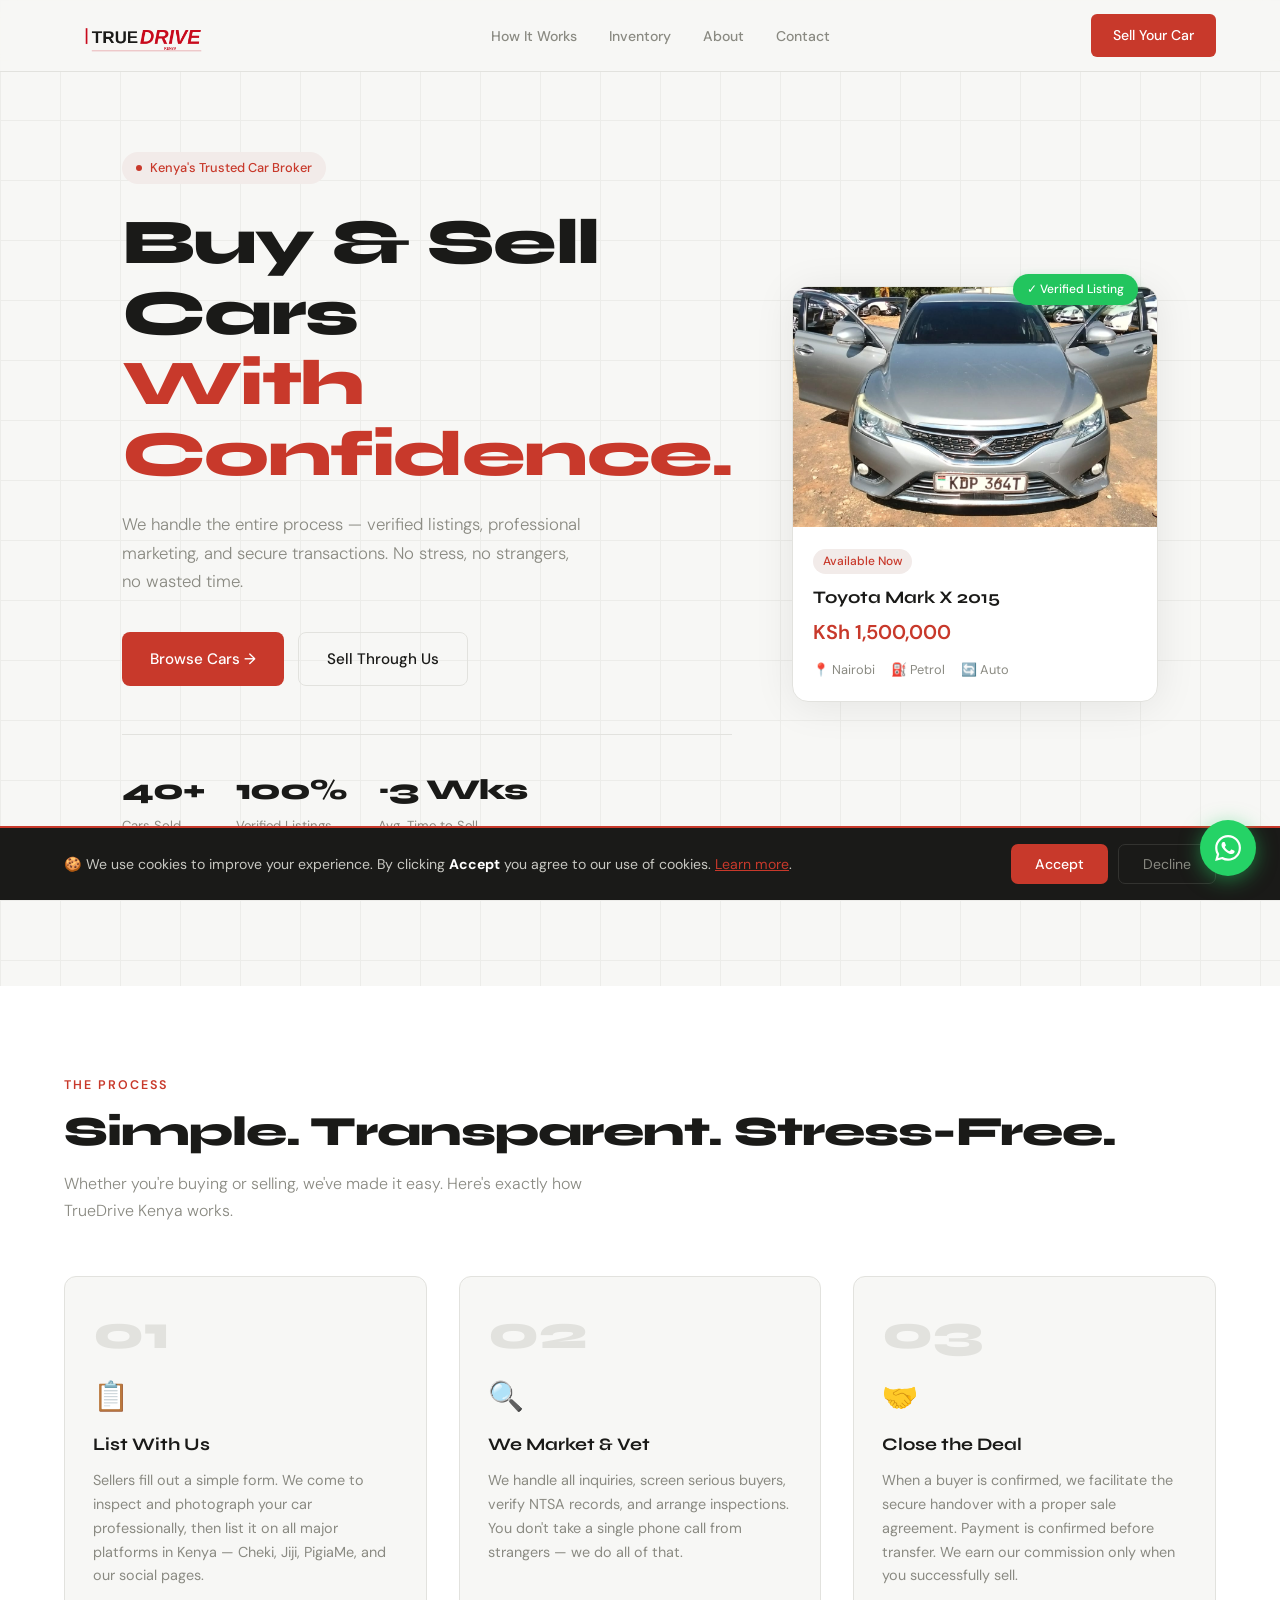
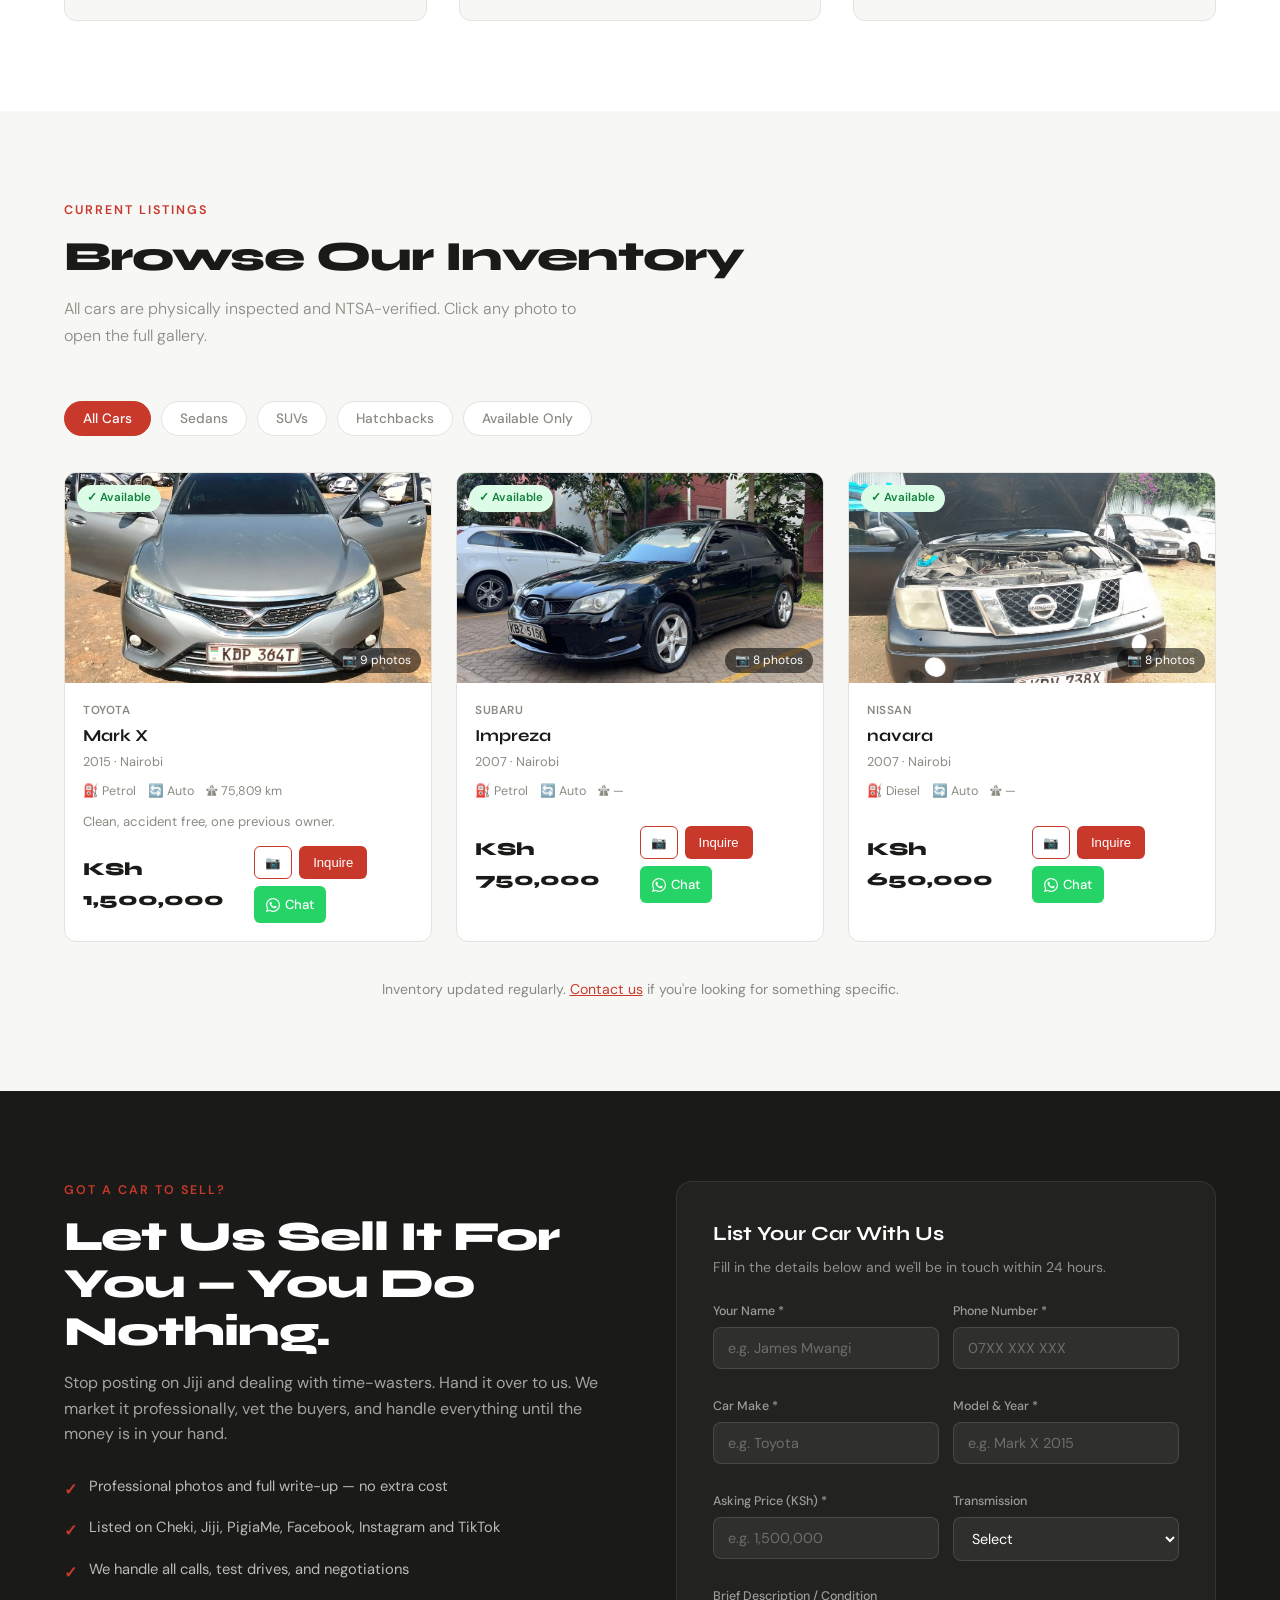
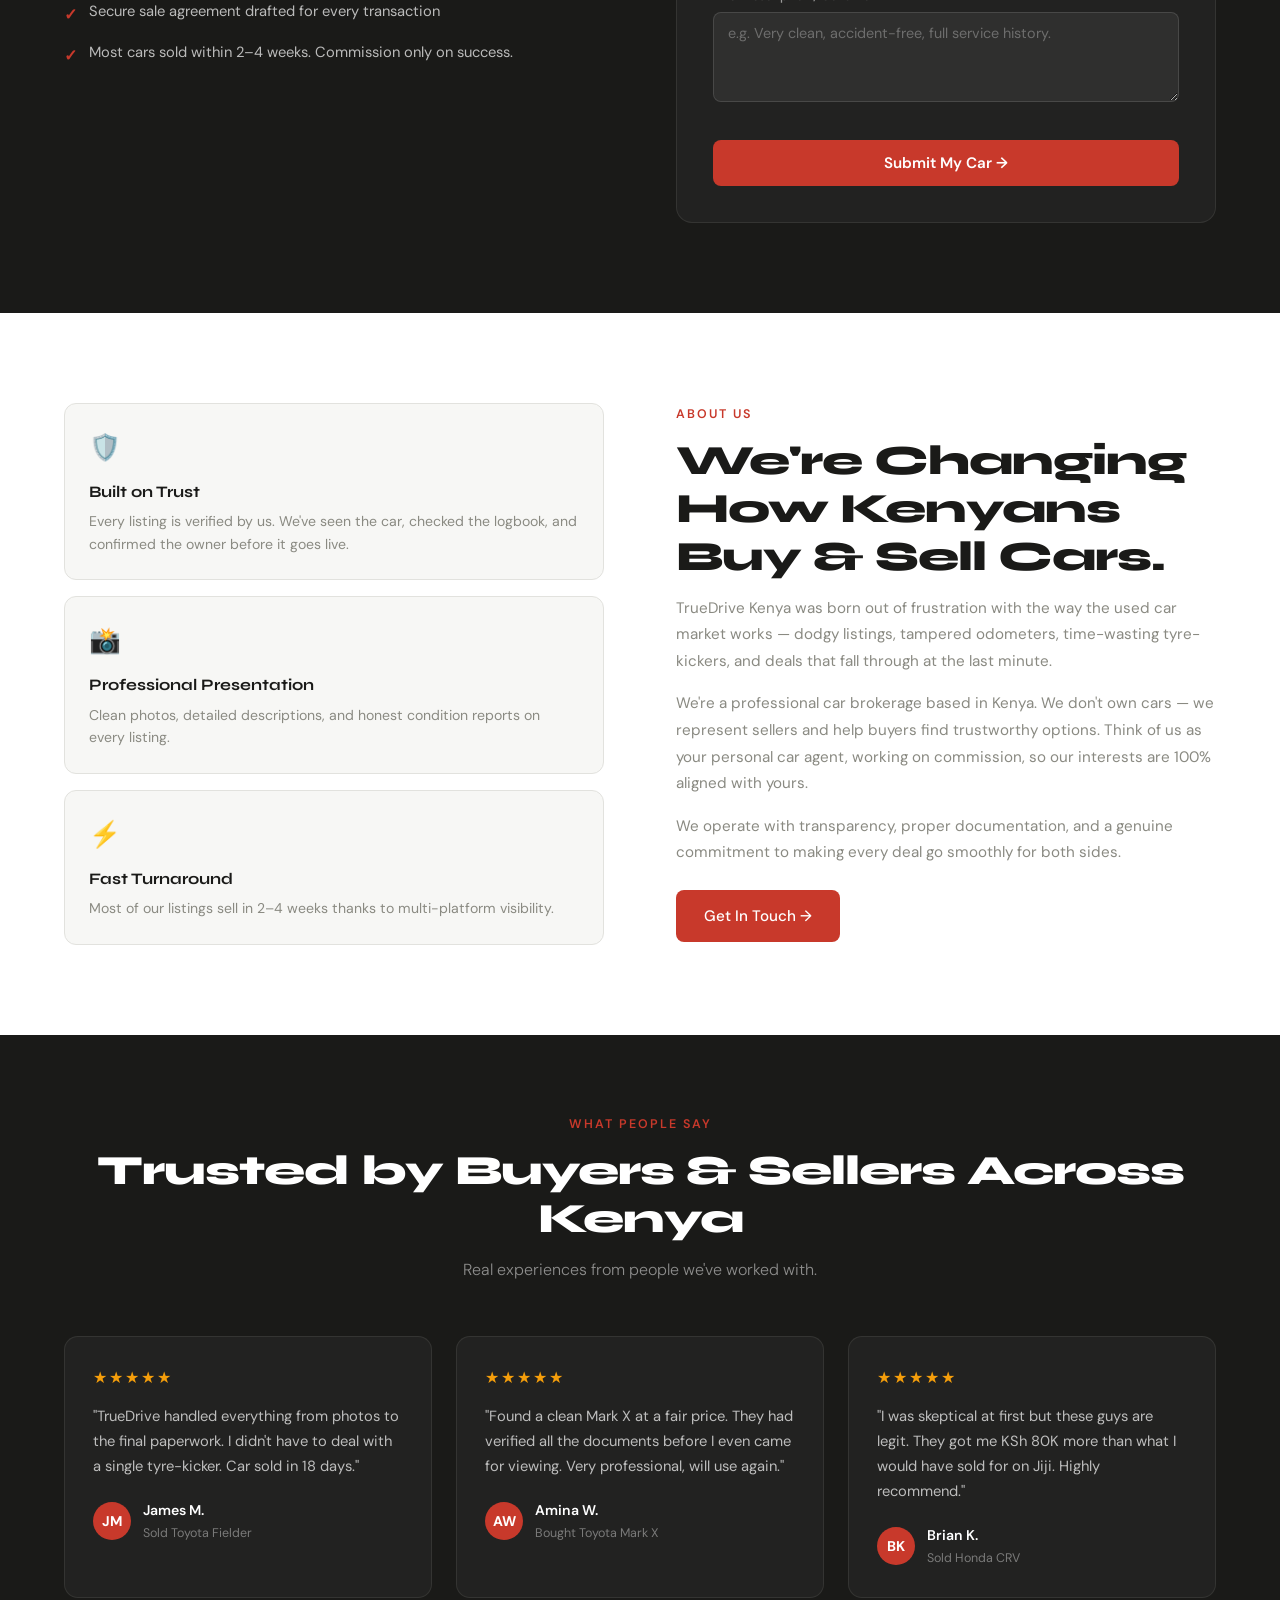
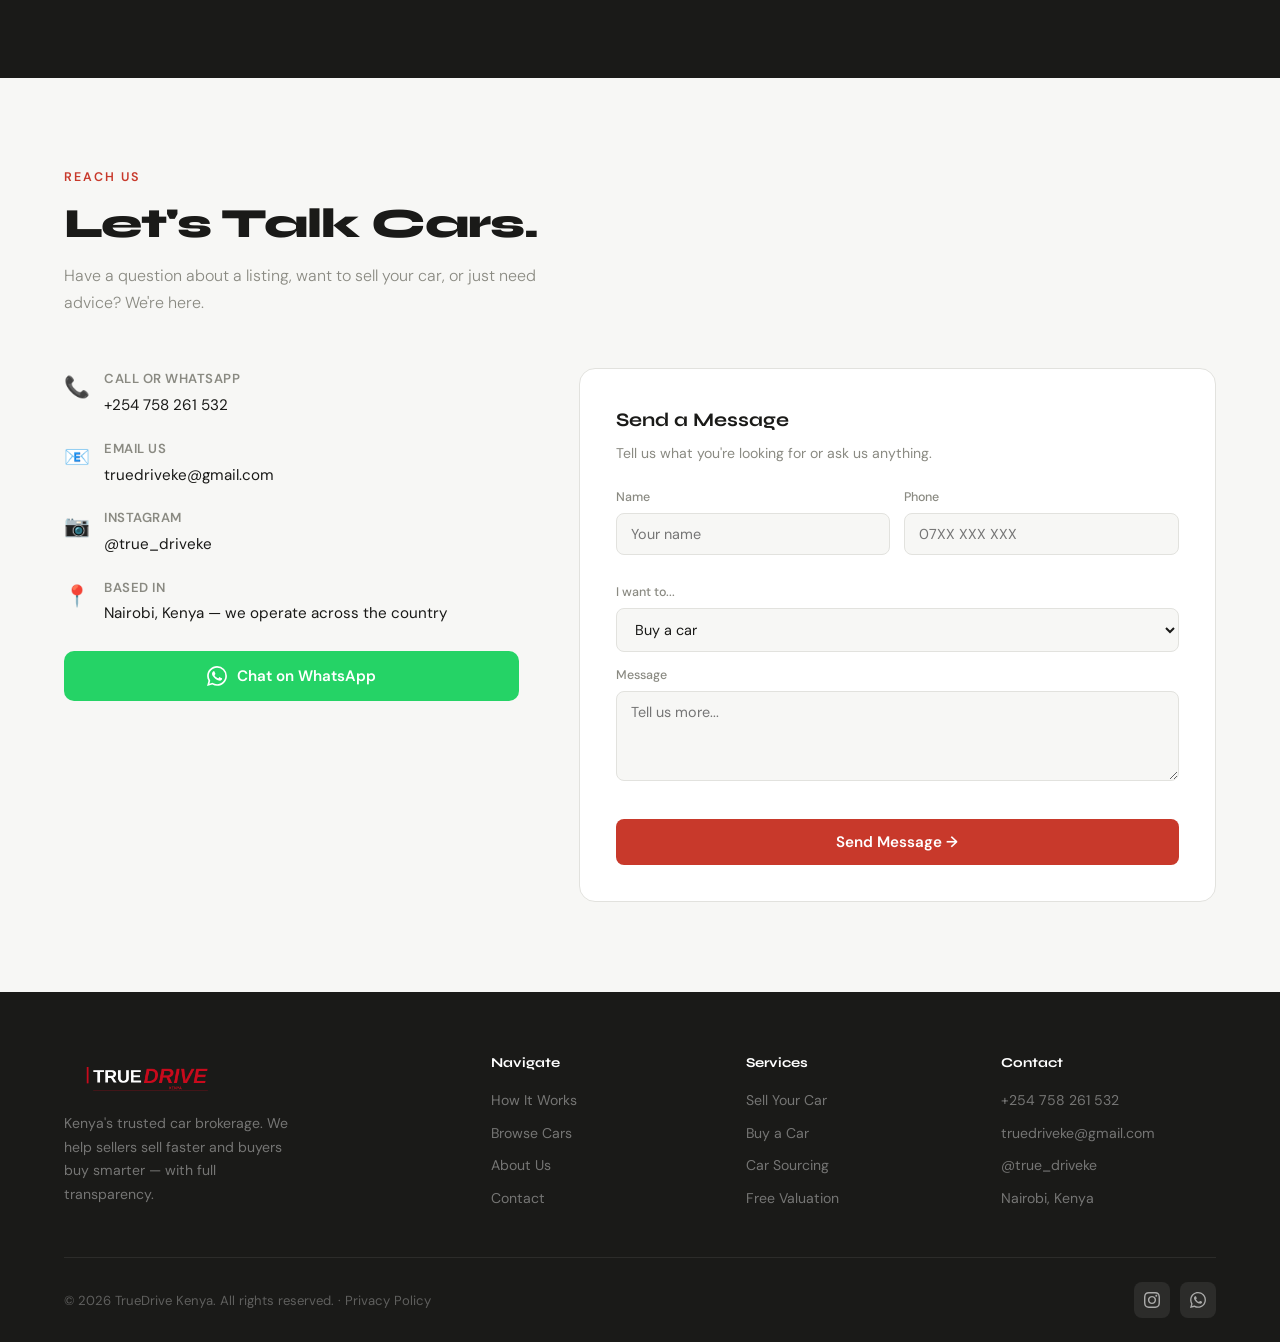
==== commit f1e19c56: "Fix index.html, privacy.html and style.css" ====
--- a/index.html
+++ b/index.html
@@ -5,24 +5,24 @@
   <meta name="viewport" content="width=device-width, initial-scale=1.0"/>
   <meta name="robots" content="index, follow" />
   <meta name="cf-email-obfuscation" content="disable" />
-  <title>TrueDrive Kenya — Buy & Sell Cars in Nairobi | Trusted Car Brokerage</title>
+  <title>TrueDrive Kenya — Buy &amp; Sell Cars in Nairobi | Trusted Car Brokerage</title>
 
   <!-- SEO -->
   <meta name="description" content="TrueDrive Kenya is Nairobi's trusted car brokerage. Buy verified, inspected cars and sell your car fast — professional photos, multi-platform listings, secure transactions. Commission only on success." />
   <meta name="keywords" content="buy car Kenya, sell car Nairobi, car broker Kenya, used cars Nairobi, Toyota Kenya, car brokerage Nairobi, TrueDrive Kenya" />
   <meta name="author" content="TrueDrive Kenya" />
 
-  <!-- Open Graph — controls how link looks when shared on WhatsApp Instagram Facebook -->
+  <!-- Open Graph — WhatsApp / Facebook / Instagram link previews -->
   <meta property="og:type"        content="website" />
-  <meta property="og:title"       content="TrueDrive Kenya — Buy & Sell Cars With Confidence" />
+  <meta property="og:title"       content="TrueDrive Kenya — Buy &amp; Sell Cars With Confidence" />
   <meta property="og:description" content="Kenya's trusted car brokerage. Verified listings, professional marketing, secure transactions. We sell your car — you do nothing." />
   <meta property="og:url"         content="https://truedrivekenya.co.ke" />
   <meta property="og:image"       content="https://truedrivekenya.co.ke/logo-footer.png" />
   <meta property="og:locale"      content="en_KE" />
 
-  <!-- Twitter / X card -->
+  <!-- Twitter / X -->
   <meta name="twitter:card"        content="summary_large_image" />
-  <meta name="twitter:title"       content="TrueDrive Kenya — Buy & Sell Cars With Confidence" />
+  <meta name="twitter:title"       content="TrueDrive Kenya — Buy &amp; Sell Cars With Confidence" />
   <meta name="twitter:description" content="Kenya's trusted car brokerage. Verified listings, secure transactions. Commission only on success." />
   <meta name="twitter:image"       content="https://truedrivekenya.co.ke/logo-footer.png" />
 
@@ -32,10 +32,8 @@
 </head>
 <body>
 
-<!-- ═══════════════════════════════════════
-     NAV
-═══════════════════════════════════════ -->
-<nav id="mainNav">
+<!-- NAV -->
+<nav>
   <a href="#" class="logo">
     <img src="logo.png" alt="TrueDrive Kenya" class="nav-logo-img" />
   </a>
@@ -46,30 +44,28 @@
     <li><a href="#contact">Contact</a></li>
   </ul>
   <a href="#sell-callout" class="nav-cta">Sell Your Car</a>
-  <div class="hamburger" onclick="toggleMenu()" aria-label="Menu">
+  <div class="hamburger" onclick="toggleMenu()">
     <span></span><span></span><span></span>
   </div>
 </nav>
 
 <!-- Mobile nav drawer -->
 <div id="mobileMenu">
-  <a href="#how" onclick="closeMobileMenu()">How It Works</a>
-  <a href="#inventory" onclick="closeMobileMenu()">Inventory</a>
-  <a href="#about" onclick="closeMobileMenu()">About</a>
-  <a href="#contact" onclick="closeMobileMenu()">Contact</a>
+  <a href="#how"          onclick="closeMobileMenu()">How It Works</a>
+  <a href="#inventory"    onclick="closeMobileMenu()">Inventory</a>
+  <a href="#about"        onclick="closeMobileMenu()">About</a>
+  <a href="#contact"      onclick="closeMobileMenu()">Contact</a>
   <a href="#sell-callout" onclick="closeMobileMenu()" class="mobile-cta">Sell Your Car</a>
 </div>
 
 
-<!-- ═══════════════════════════════════════
-     HERO
-═══════════════════════════════════════ -->
+<!-- HERO -->
 <section id="hero">
   <div class="hero-grid-bg"></div>
   <div class="hero-inner">
     <div>
       <div class="hero-badge fade-up">Kenya's Trusted Car Broker</div>
-      <h1 class="fade-up delay-1">Buy & Sell Cars<br/><em>With Confidence.</em></h1>
+      <h1 class="fade-up delay-1">Buy &amp; Sell Cars<br/><em>With Confidence.</em></h1>
       <p class="hero-sub fade-up delay-2">We handle the entire process — verified listings, professional marketing, and secure transactions. No stress, no strangers, no wasted time.</p>
       <div class="hero-actions fade-up delay-3">
         <a href="#inventory" class="btn-primary">Browse Cars →</a>
@@ -101,9 +97,7 @@
 </section>
 
 
-<!-- ═══════════════════════════════════════
-     HOW IT WORKS
-═══════════════════════════════════════ -->
+<!-- HOW IT WORKS -->
 <section id="how">
   <div class="section-inner">
     <div class="section-head">
@@ -121,7 +115,7 @@
       <div class="step-card">
         <div class="step-num">02</div>
         <div class="step-icon">🔍</div>
-        <h3>We Market & Vet</h3>
+        <h3>We Market &amp; Vet</h3>
         <p>We handle all inquiries, screen serious buyers, verify NTSA records, and arrange inspections. You don't take a single phone call from strangers — we do all of that.</p>
       </div>
       <div class="step-card">
@@ -135,9 +129,7 @@
 </section>
 
 
-<!-- ═══════════════════════════════════════
-     INVENTORY
-═══════════════════════════════════════ -->
+<!-- INVENTORY -->
 <section id="inventory">
   <div class="section-inner">
     <div class="section-head">
@@ -161,9 +153,7 @@
 </section>
 
 
-<!-- ═══════════════════════════════════════
-     SELL CALLOUT
-═══════════════════════════════════════ -->
+<!-- SELL CALLOUT -->
 <section id="sell-callout">
   <div class="callout-inner">
     <div class="callout-left">
@@ -198,7 +188,7 @@
             <input type="text" name="make" placeholder="e.g. Toyota" required />
           </div>
           <div class="form-group">
-            <label>Model & Year *</label>
+            <label>Model &amp; Year *</label>
             <input type="text" name="model" placeholder="e.g. Mark X 2015" required />
           </div>
         </div>
@@ -229,9 +219,7 @@
 </section>
 
 
-<!-- ═══════════════════════════════════════
-     ABOUT
-═══════════════════════════════════════ -->
+<!-- ABOUT -->
 <section id="about">
   <div class="section-inner">
     <div class="about-grid">
@@ -254,7 +242,7 @@
       </div>
       <div class="about-text">
         <span class="section-label">About Us</span>
-        <h2>We're Changing How Kenyans Buy & Sell Cars.</h2>
+        <h2>We're Changing How Kenyans Buy &amp; Sell Cars.</h2>
         <p>TrueDrive Kenya was born out of frustration with the way the used car market works — dodgy listings, tampered odometers, time-wasting tyre-kickers, and deals that fall through at the last minute.</p>
         <p>We're a professional car brokerage based in Kenya. We don't own cars — we represent sellers and help buyers find trustworthy options. Think of us as your personal car agent, working on commission, so our interests are 100% aligned with yours.</p>
         <p>We operate with transparency, proper documentation, and a genuine commitment to making every deal go smoothly for both sides.</p>
@@ -266,15 +254,14 @@
 
 
 <!-- TESTIMONIALS -->
-<section id="testimonials" style="background:var(--text);padding:80px 5%">
+<section id="testimonials">
   <div class="section-inner">
     <div class="section-head" style="text-align:center">
       <span class="section-label">What People Say</span>
-      <h2 style="color:white">Trusted by Buyers & Sellers Across Kenya</h2>
+      <h2 style="color:white">Trusted by Buyers &amp; Sellers Across Kenya</h2>
       <p class="section-desc" style="color:rgba(255,255,255,0.5);margin:0 auto">Real experiences from people we've worked with.</p>
     </div>
     <div class="testimonials-grid">
-
       <div class="tcard">
         <div class="tcard-stars">★★★★★</div>
         <p class="tcard-text">"TrueDrive handled everything from photos to the final paperwork. I didn't have to deal with a single tyre-kicker. Car sold in 18 days."</p>
@@ -286,7 +273,6 @@
           </div>
         </div>
       </div>
-
       <div class="tcard">
         <div class="tcard-stars">★★★★★</div>
         <p class="tcard-text">"Found a clean Mark X at a fair price. They had verified all the documents before I even came for viewing. Very professional, will use again."</p>
@@ -298,7 +284,6 @@
           </div>
         </div>
       </div>
-
       <div class="tcard">
         <div class="tcard-stars">★★★★★</div>
         <p class="tcard-text">"I was skeptical at first but these guys are legit. They got me KSh 80K more than what I would have sold for on Jiji. Highly recommend."</p>
@@ -310,15 +295,12 @@
           </div>
         </div>
       </div>
-
-    </div>
-  </div>
-</section>
-
-
-<!-- ═══════════════════════════════════════
-     CONTACT
-═══════════════════════════════════════ -->
+    </div>
+  </div>
+</section>
+
+
+<!-- CONTACT -->
 <section id="contact">
   <div class="section-inner">
     <div class="section-head">
@@ -361,7 +343,6 @@
           Chat on WhatsApp
         </a>
       </div>
-
       <div class="contact-form-box">
         <h3>Send a Message</h3>
         <p>Tell us what you're looking for or ask us anything.</p>
@@ -398,9 +379,7 @@
 </section>
 
 
-<!-- ═══════════════════════════════════════
-     FOOTER
-═══════════════════════════════════════ -->
+<!-- FOOTER -->
 <footer>
   <div class="footer-inner">
     <div class="footer-top">
@@ -453,25 +432,23 @@
 </footer>
 
 
-<!-- ═══════════════════════════════════════
-     GALLERY MODAL
-═══════════════════════════════════════ -->
-<div id="galleryModal" role="dialog" aria-modal="true">
+<!-- GALLERY MODAL -->
+<div id="galleryModal">
   <div class="gallery-header">
     <div class="gallery-header-info">
       <h3 id="galleryCarName"></h3>
       <div class="g-price" id="galleryCarPrice"></div>
-      <div class="g-meta" id="galleryCarMeta"></div>
+      <div class="g-meta"  id="galleryCarMeta"></div>
     </div>
     <div class="gallery-header-actions">
       <button class="g-inquire-btn" id="galleryInquireBtn">Inquire →</button>
-      <button class="gallery-close-btn" onclick="closeGallery()" aria-label="Close">✕</button>
+      <button class="gallery-close-btn" onclick="closeGallery()">✕</button>
     </div>
   </div>
   <div id="galleryMainWrap">
     <img id="galleryMainImg" src="" alt="Car photo" />
-    <button class="gallery-arrow prev" onclick="prevSlide()" aria-label="Previous">&#8249;</button>
-    <button class="gallery-arrow next" onclick="nextSlide()" aria-label="Next">&#8250;</button>
+    <button class="gallery-arrow prev" onclick="prevSlide()">&#8249;</button>
+    <button class="gallery-arrow next" onclick="nextSlide()">&#8250;</button>
     <div id="slideCounter">1 / 1</div>
   </div>
   <div class="thumb-strip-wrap">
@@ -480,26 +457,20 @@
 </div>
 
 
-<!-- ═══════════════════════════════════════
-     INQUIRY MODAL
-═══════════════════════════════════════ -->
-<div class="modal-overlay" id="carModal" role="dialog" aria-modal="true">
+<!-- INQUIRY MODAL -->
+<div class="modal-overlay" id="carModal">
   <div class="modal">
-    <button class="modal-close" onclick="closeModal()" aria-label="Close">✕</button>
+    <button class="modal-close" onclick="closeModal()">✕</button>
     <h3 id="modalCarName">Inquire About This Car</h3>
     <p class="modal-car-info" id="modalCarInfo">Choose how you'd like to reach us:</p>
 
-    <!-- WhatsApp — opens with car details pre-filled -->
     <a id="modalWhatsAppBtn" href="#" target="_blank" class="modal-wa-btn">
       <svg width="20" height="20" viewBox="0 0 24 24" fill="white"><path d="M17.472 14.382c-.297-.149-1.758-.867-2.03-.967-.273-.099-.471-.148-.67.15-.197.297-.767.966-.94 1.164-.173.199-.347.223-.644.075-.297-.15-1.255-.463-2.39-1.475-.883-.788-1.48-1.761-1.653-2.059-.173-.297-.018-.458.13-.606.134-.133.298-.347.446-.52.149-.174.198-.298.298-.497.099-.198.05-.371-.025-.52-.075-.149-.669-1.612-.916-2.207-.242-.579-.487-.5-.669-.51-.173-.008-.371-.01-.57-.01-.198 0-.52.074-.792.372-.272.297-1.04 1.016-1.04 2.479 0 1.462 1.065 2.875 1.213 3.074.149.198 2.096 3.2 5.077 4.487.709.306 1.262.489 1.694.625.712.227 1.36.195 1.871.118.571-.085 1.758-.719 2.006-1.413.248-.694.248-1.289.173-1.413-.074-.124-.272-.198-.57-.347m-5.421 7.403h-.004a9.87 9.87 0 01-5.031-1.378l-.361-.214-3.741.982.998-3.648-.235-.374a9.86 9.86 0 01-1.51-5.26c.001-5.45 4.436-9.884 9.888-9.884 2.64 0 5.122 1.03 6.988 2.898a9.825 9.825 0 012.893 6.994c-.003 5.45-4.437 9.884-9.885 9.884m8.413-18.297A11.815 11.815 0 0012.05 0C5.495 0 .16 5.335.157 11.892c0 2.096.547 4.142 1.588 5.945L.057 24l6.305-1.654a11.882 11.882 0 005.683 1.448h.005c6.554 0 11.89-5.335 11.893-11.893a11.821 11.821 0 00-3.48-8.413z"/></svg>
       Chat on WhatsApp
     </a>
 
-    <div class="modal-divider">
-      <span>or leave your details</span>
-    </div>
-
-    <!-- Email backup via Formspree -->
+    <div class="modal-divider"><span>or leave your details</span></div>
+
     <form id="inquiryForm" action="https://formspree.io/f/xnjbwvjg" method="POST" onsubmit="submitInquiry(event)">
       <input type="hidden" name="_subject" value="Car Inquiry — TrueDrive Kenya" />
       <input type="hidden" name="car" id="inquiryCarField" />
@@ -522,10 +493,15 @@
 </div>
 
 
-<!-- ═══════════════════════════════════════
-     COOKIE BANNER
-═══════════════════════════════════════ -->
+<!-- COOKIE BANNER -->
 <div id="cookieBanner">
-  <p>🍪 We use cookies to improve your experience. By clicking <strong>Accept</strong> you agree to our use of cookies.</p>
+  <p>🍪 We use cookies to improve your experience. By clicking <strong>Accept</strong> you agree to our use of cookies. <a href="privacy.html" style="color:#c8392b">Learn more</a>.</p>
   <div class="cookie-btns">
-    <button onclick="acceptCookies()"+    <button onclick="acceptCookies()" class="cookie-accept">Accept</button>
+    <button onclick="declineCookies()" class="cookie-decline">Decline</button>
+  </div>
+</div>
+
+<script src="app.js"></script>
+</body>
+</html>
--- a/style.css
+++ b/style.css
@@ -1,32 +1,23 @@
 /* ============================================
    TRUEDRIVE KENYA — STYLESHEET
-   ============================================
-   HOW TO EDIT:
-   - Colors: Change values in :root {} at the top
-   - Fonts: Update the Google Fonts link in index.html
-   - Layout: Each section is clearly labeled
+   To rebrand: change --accent in :root {}
    ============================================ */
 
 *, *::before, *::after { box-sizing: border-box; margin: 0; padding: 0; }
 
-/* ── BRAND COLORS — edit these to restyle the whole site ── */
 :root {
-  --white: #ffffff;
-  --off-white: #f7f7f5;
-  --light: #efefec;
-  --mid: #c8c8c2;
-  --text-muted: #8a8a82;
-  --text: #1a1a18;
-  --accent: #c8392b;         /* Main red — change this to rebrand */
+  --white:        #ffffff;
+  --off-white:    #f7f7f5;
+  --border:       #e2e2de;
+  --text-muted:   #8a8a82;
+  --text:         #1a1a18;
+  --accent:       #c8392b;
   --accent-light: #f2ebe9;
-  --accent-dark: #a02d22;
-  --border: #e2e2de;
-  --card-bg: #ffffff;
-  --nav-h: 72px;
+  --accent-dark:  #a02d22;
+  --nav-h:        72px;
 }
 
 html { scroll-behavior: smooth; }
-
 body {
   font-family: 'DM Sans', sans-serif;
   background: var(--off-white);
@@ -35,59 +26,73 @@
   overflow-x: hidden;
 }
 
-/* ══════════════════════════════════════════
+/* ═══════════════════════════════════════
    NAV
-══════════════════════════════════════════ */
+═══════════════════════════════════════ */
 nav {
-  position: fixed; top: 0; left: 0; right: 0; z-index: 100;
+  position: fixed; top: 0; left: 0; right: 0; z-index: 200;
   height: var(--nav-h);
-  background: rgba(247,247,245,0.92);
+  background: rgba(247,247,245,0.94);
   backdrop-filter: blur(16px);
   border-bottom: 1px solid var(--border);
   display: flex; align-items: center; justify-content: space-between;
   padding: 0 5%;
 }
-.logo {
-  font-family: 'Syne', sans-serif;
-  font-weight: 800; font-size: 1.35rem;
-  letter-spacing: -0.5px; color: var(--text); text-decoration: none;
-  display: flex; align-items: center; gap: 8px;
-}
-.logo-dot { width: 9px; height: 9px; border-radius: 50%; background: var(--accent); display: inline-block; }
+.logo { text-decoration: none; display: flex; align-items: center; }
+.nav-logo-img { height: 44px; width: auto; display: block; transition: opacity .2s; }
+.nav-logo-img:hover { opacity: 0.75; }
 .nav-links { display: flex; gap: 32px; list-style: none; }
 .nav-links a { font-size: 0.88rem; font-weight: 500; text-decoration: none; color: var(--text-muted); transition: color .2s; }
 .nav-links a:hover { color: var(--text); }
 .nav-cta {
-  background: var(--accent); color: white; border: none;
+  background: var(--accent); color: white;
   padding: 10px 22px; border-radius: 6px;
-  font-family: 'DM Sans', sans-serif; font-size: 0.88rem; font-weight: 500;
-  cursor: pointer; text-decoration: none; transition: background .2s;
+  font-size: 0.88rem; font-weight: 500;
+  text-decoration: none; transition: background .2s;
 }
 .nav-cta:hover { background: var(--accent-dark); }
-.hamburger { display: none; flex-direction: column; gap: 5px; cursor: pointer; }
+.hamburger { display: none; flex-direction: column; gap: 5px; cursor: pointer; padding: 4px; }
 .hamburger span { width: 24px; height: 2px; background: var(--text); border-radius: 2px; transition: .3s; }
 
-/* ══════════════════════════════════════════
+/* Mobile menu drawer */
+#mobileMenu {
+  display: none; flex-direction: column;
+  position: fixed; top: var(--nav-h); left: 0; right: 0; z-index: 199;
+  background: white; border-bottom: 1px solid var(--border);
+  padding: 20px 5%; gap: 4px;
+}
+#mobileMenu.open { display: flex; }
+#mobileMenu a {
+  padding: 12px 0; font-size: 1rem; font-weight: 500;
+  color: var(--text); text-decoration: none;
+  border-bottom: 1px solid var(--border);
+}
+#mobileMenu a:last-child { border-bottom: none; }
+#mobileMenu .mobile-cta {
+  margin-top: 8px; text-align: center;
+  background: var(--accent); color: white;
+  padding: 12px; border-radius: 8px; font-weight: 600;
+  border-bottom: none;
+}
+
+/* ═══════════════════════════════════════
    HERO
-══════════════════════════════════════════ */
+═══════════════════════════════════════ */
 #hero {
-  min-height: 100vh;
-  padding-top: var(--nav-h);
+  min-height: 100vh; padding-top: var(--nav-h);
   display: flex; align-items: center;
-  background: var(--off-white);
-  position: relative; overflow: hidden;
+  background: var(--off-white); position: relative; overflow: hidden;
 }
 .hero-grid-bg {
   position: absolute; inset: 0;
-  background-image: linear-gradient(var(--border) 1px, transparent 1px),
-                    linear-gradient(90deg, var(--border) 1px, transparent 1px);
-  background-size: 60px 60px;
-  opacity: 0.5;
+  background-image:
+    linear-gradient(var(--border) 1px, transparent 1px),
+    linear-gradient(90deg, var(--border) 1px, transparent 1px);
+  background-size: 60px 60px; opacity: 0.5;
 }
 .hero-inner {
   position: relative; z-index: 1;
-  padding: 80px 5% 60px;
-  max-width: 1200px; margin: 0 auto; width: 100%;
+  padding: 80px 5% 60px; max-width: 1200px; margin: 0 auto; width: 100%;
   display: grid; grid-template-columns: 1fr 1fr; gap: 60px; align-items: center;
 }
 .hero-badge {
@@ -100,15 +105,13 @@
 h1 {
   font-family: 'Syne', sans-serif;
   font-size: clamp(2.6rem, 5vw, 4rem);
-  font-weight: 800; line-height: 1.1;
-  letter-spacing: -1.5px; color: var(--text);
-  margin-bottom: 20px;
+  font-weight: 800; line-height: 1.1; letter-spacing: -1.5px;
+  color: var(--text); margin-bottom: 20px;
 }
 h1 em { font-style: normal; color: var(--accent); }
 .hero-sub {
   font-size: 1.05rem; color: var(--text-muted);
-  font-weight: 300; line-height: 1.7; margin-bottom: 36px;
-  max-width: 460px;
+  font-weight: 300; line-height: 1.7; margin-bottom: 36px; max-width: 460px;
 }
 .hero-actions { display: flex; gap: 14px; flex-wrap: wrap; }
 .btn-primary {
@@ -144,8 +147,8 @@
   box-shadow: 0 4px 40px rgba(0,0,0,0.08); border: 1px solid var(--border);
 }
 .hero-card-img {
-  width: 100%; height: 240px; object-fit: cover;
-  background: linear-gradient(135deg, #e8e8e4 0%, #d4d4ce 100%);
+  width: 100%; height: 240px;
+  background: linear-gradient(135deg, #e8e8e4, #d4d4ce);
   display: flex; align-items: center; justify-content: center; font-size: 5rem;
 }
 .hero-card-body { padding: 20px; }
@@ -157,19 +160,18 @@
 .hero-card-title { font-family: 'Syne', sans-serif; font-size: 1.1rem; font-weight: 700; margin-bottom: 4px; }
 .hero-card-price { font-size: 1.25rem; font-weight: 600; color: var(--accent); }
 .hero-card-meta { display: flex; gap: 16px; margin-top: 12px; }
-.hero-card-meta span { font-size: 0.8rem; color: var(--text-muted); display: flex; align-items: center; gap: 4px; }
+.hero-card-meta span { font-size: 0.8rem; color: var(--text-muted); }
 .verified-badge {
   position: absolute; top: -12px; right: 20px;
   background: #22c55e; color: white;
   padding: 6px 14px; border-radius: 100px;
   font-size: 0.75rem; font-weight: 500;
-  display: flex; align-items: center; gap: 5px;
   box-shadow: 0 4px 12px rgba(34,197,94,0.3);
 }
 
-/* ══════════════════════════════════════════
+/* ═══════════════════════════════════════
    SHARED SECTION STYLES
-══════════════════════════════════════════ */
+═══════════════════════════════════════ */
 section { padding: 90px 5%; }
 .section-inner { max-width: 1200px; margin: 0 auto; }
 .section-label {
@@ -180,37 +182,31 @@
 h2 {
   font-family: 'Syne', sans-serif;
   font-size: clamp(1.8rem, 3.5vw, 2.6rem);
-  font-weight: 800; line-height: 1.15;
-  letter-spacing: -1px; color: var(--text); margin-bottom: 14px;
-}
-.section-desc {
-  color: var(--text-muted); font-size: 1rem;
-  font-weight: 300; max-width: 520px; line-height: 1.7;
-}
+  font-weight: 800; line-height: 1.15; letter-spacing: -1px;
+  color: var(--text); margin-bottom: 14px;
+}
+.section-desc { color: var(--text-muted); font-size: 1rem; font-weight: 300; max-width: 520px; line-height: 1.7; }
 .section-head { margin-bottom: 52px; }
 
-/* ══════════════════════════════════════════
+/* ═══════════════════════════════════════
    HOW IT WORKS
-══════════════════════════════════════════ */
+═══════════════════════════════════════ */
 #how { background: var(--white); }
-.steps-grid { display: grid; grid-template-columns: repeat(3, 1fr); gap: 32px; }
+.steps-grid { display: grid; grid-template-columns: repeat(3,1fr); gap: 32px; }
 .step-card {
   padding: 32px 28px; border-radius: 12px;
   border: 1px solid var(--border); background: var(--off-white);
-  position: relative; transition: transform .2s, box-shadow .2s;
+  transition: transform .2s, box-shadow .2s;
 }
 .step-card:hover { transform: translateY(-4px); box-shadow: 0 12px 40px rgba(0,0,0,0.07); }
-.step-num {
-  font-family: 'Syne', sans-serif; font-size: 3rem; font-weight: 800;
-  color: var(--border); line-height: 1; margin-bottom: 16px;
-}
+.step-num { font-family: 'Syne', sans-serif; font-size: 3rem; font-weight: 800; color: var(--border); line-height: 1; margin-bottom: 16px; }
 .step-icon { font-size: 1.8rem; margin-bottom: 12px; }
 .step-card h3 { font-family: 'Syne', sans-serif; font-size: 1.1rem; font-weight: 700; margin-bottom: 10px; }
 .step-card p { font-size: 0.9rem; color: var(--text-muted); line-height: 1.65; }
 
-/* ══════════════════════════════════════════
+/* ═══════════════════════════════════════
    INVENTORY
-══════════════════════════════════════════ */
+═══════════════════════════════════════ */
 #inventory { background: var(--off-white); }
 .filter-bar { display: flex; gap: 10px; flex-wrap: wrap; margin-bottom: 36px; }
 .filter-btn {
@@ -218,351 +214,155 @@
   background: white; font-family: 'DM Sans', sans-serif; font-size: 0.85rem;
   cursor: pointer; transition: all .2s; font-weight: 500; color: var(--text-muted);
 }
-.filter-btn.active, .filter-btn:hover {
-  background: var(--accent); border-color: var(--accent); color: white;
-}
-.cars-grid { display: grid; grid-template-columns: repeat(3, 1fr); gap: 24px; }
+.filter-btn.active, .filter-btn:hover { background: var(--accent); border-color: var(--accent); color: white; }
+.cars-grid { display: grid; grid-template-columns: repeat(3,1fr); gap: 24px; margin-bottom: 36px; }
 .car-card {
-  background: white; border-radius: 14px; overflow: hidden;
-  border: 1px solid var(--border);
-  transition: transform .2s, box-shadow .2s; cursor: pointer;
+  background: white; border-radius: 12px; overflow: hidden;
+  border: 1px solid var(--border); transition: transform .2s, box-shadow .2s;
 }
 .car-card:hover { transform: translateY(-4px); box-shadow: 0 16px 48px rgba(0,0,0,0.09); }
-.car-img {
-  width: 100%; height: 200px;
-  display: flex; align-items: center; justify-content: center;
-  font-size: 4rem; position: relative; overflow: hidden;
-}
-.car-img.bg1 { background: linear-gradient(135deg, #f0ede8, #ddd9d2); }
-.car-img.bg2 { background: linear-gradient(135deg, #e8ecf0, #d2d9dd); }
-.car-img.bg3 { background: linear-gradient(135deg, #eaf0e8, #d2ddd0); }
-.car-img.bg4 { background: linear-gradient(135deg, #f0e8e8, #ddd2d2); }
-.car-img.bg5 { background: linear-gradient(135deg, #ece8f0, #d9d2dd); }
-.car-img.bg6 { background: linear-gradient(135deg, #f0ece8, #ddd8d2); }
-.car-status {
-  position: absolute; top: 12px; left: 12px;
-  padding: 4px 10px; border-radius: 100px;
-  font-size: 0.72rem; font-weight: 600; letter-spacing: 0.5px;
-}
-.car-status.available { background: #dcfce7; color: #15803d; }
-.car-status.sold { background: #fee2e2; color: #b91c1c; }
-.car-body { padding: 18px; }
-.car-make { font-size: 0.75rem; color: var(--text-muted); margin-bottom: 4px; font-weight: 500; }
-.car-name { font-family: 'Syne', sans-serif; font-size: 1rem; font-weight: 700; margin-bottom: 2px; }
-.car-year { font-size: 0.8rem; color: var(--text-muted); margin-bottom: 14px; }
-.car-specs { display: flex; gap: 12px; margin-bottom: 16px; flex-wrap: wrap; }
-.car-specs span { font-size: 0.78rem; color: var(--text-muted); display: flex; align-items: center; gap: 4px; }
-.car-footer { display: flex; align-items: center; justify-content: space-between; }
-.car-price { font-family: 'Syne', sans-serif; font-size: 1.15rem; font-weight: 800; color: var(--text); }
-.car-cta {
-  background: var(--accent); color: white;
-  padding: 8px 16px; border-radius: 6px;
-  font-size: 0.82rem; font-weight: 500; text-decoration: none; border: none;
-  cursor: pointer; transition: background .2s;
-}
-.car-cta:hover { background: var(--accent-dark); }
-.inventory-note { text-align: center; margin-top: 40px; color: var(--text-muted); font-size: 0.9rem; }
-
-/* ══════════════════════════════════════════
-   SELL CALLOUT (dark section)
-══════════════════════════════════════════ */
-#sell-callout { background: var(--text); padding: 90px 5%; }
-.callout-inner {
-  max-width: 1200px; margin: 0 auto;
-  display: grid; grid-template-columns: 1fr 1fr; gap: 80px; align-items: center;
-}
-.callout-left h2 { color: white; margin-bottom: 16px; }
-.callout-left .section-label { color: #ef9e97; }
-.callout-left p { color: #a0a09a; font-size: 1rem; line-height: 1.7; margin-bottom: 32px; }
+.inventory-note { text-align: center; font-size: 0.88rem; color: var(--text-muted); }
+
+/* ═══════════════════════════════════════
+   SELL CALLOUT
+═══════════════════════════════════════ */
+#sell-callout { background: var(--text); }
+.callout-inner { max-width: 1200px; margin: 0 auto; display: grid; grid-template-columns: 1fr 1fr; gap: 72px; align-items: start; }
+.callout-left .section-label { color: var(--accent); }
+.callout-left h2 { color: white; }
+.callout-left p { color: rgba(255,255,255,0.6); margin-bottom: 28px; }
 .perks-list { list-style: none; display: flex; flex-direction: column; gap: 14px; }
-.perks-list li { display: flex; align-items: flex-start; gap: 12px; color: #c8c8c2; font-size: 0.92rem; }
-.perk-check {
-  width: 20px; height: 20px; border-radius: 50%;
-  background: var(--accent); color: white;
-  display: flex; align-items: center; justify-content: center;
-  font-size: 0.65rem; flex-shrink: 0; margin-top: 2px;
-}
-.callout-right {
-  background: #232320; border-radius: 16px;
-  padding: 36px; border: 1px solid #333330;
-}
-.callout-right h3 {
-  font-family: 'Syne', sans-serif; font-size: 1.3rem;
-  font-weight: 700; color: white; margin-bottom: 6px;
-}
-.callout-right p { color: #888882; font-size: 0.9rem; margin-bottom: 28px; }
-
-/* ══════════════════════════════════════════
-   SHARED FORM STYLES
-══════════════════════════════════════════ */
-.form-group { margin-bottom: 16px; }
-.form-group label { display: block; font-size: 0.8rem; font-weight: 500; color: #a0a09a; margin-bottom: 6px; }
-.form-group input, .form-group select, .form-group textarea {
-  width: 100%; padding: 12px 16px;
-  background: #1a1a18; border: 1px solid #333330;
-  border-radius: 8px; color: white;
-  font-family: 'DM Sans', sans-serif; font-size: 0.9rem; transition: border-color .2s;
-}
-.form-group input:focus, .form-group select:focus, .form-group textarea:focus {
-  outline: none; border-color: var(--accent);
-}
-.form-group select option { background: #1a1a18; }
-.form-row { display: grid; grid-template-columns: 1fr 1fr; gap: 14px; }
-.form-group textarea { resize: vertical; min-height: 80px; }
+.perks-list li { display: flex; gap: 12px; align-items: flex-start; }
+.perk-check { color: var(--accent); font-weight: 700; font-size: 1rem; flex-shrink: 0; margin-top: 2px; }
+.perks-list span:last-child { color: rgba(255,255,255,0.7); font-size: 0.92rem; line-height: 1.5; }
+.callout-right { background: rgba(255,255,255,0.04); border-radius: 16px; padding: 36px; border: 1px solid rgba(255,255,255,0.08); }
+.callout-right h3 { font-family: 'Syne', sans-serif; font-size: 1.25rem; font-weight: 700; color: white; margin-bottom: 6px; }
+.callout-right > p { color: rgba(255,255,255,0.5); font-size: 0.88rem; margin-bottom: 24px; }
+
+/* ═══════════════════════════════════════
+   ABOUT
+═══════════════════════════════════════ */
+#about { background: var(--white); }
+.about-grid { display: grid; grid-template-columns: 1fr 1fr; gap: 72px; align-items: center; }
+.about-visual { display: grid; grid-template-columns: 1fr; gap: 16px; }
+.about-tile { padding: 24px; border-radius: 12px; border: 1px solid var(--border); background: var(--off-white); }
+.tile-icon { font-size: 1.6rem; margin-bottom: 10px; }
+.about-tile h3 { font-family: 'Syne', sans-serif; font-size: 1rem; font-weight: 700; margin-bottom: 6px; }
+.about-tile p { font-size: 0.88rem; color: var(--text-muted); line-height: 1.6; }
+.about-text p { color: var(--text-muted); font-size: 0.95rem; line-height: 1.75; margin-bottom: 16px; }
+.about-text .btn-primary { margin-top: 8px; }
+
+/* ═══════════════════════════════════════
+   CONTACT
+═══════════════════════════════════════ */
+#contact { background: var(--off-white); }
+.contact-grid { display: grid; grid-template-columns: 1fr 1.4fr; gap: 60px; align-items: start; }
+.contact-info { display: flex; flex-direction: column; gap: 20px; }
+.contact-item { display: flex; gap: 14px; align-items: flex-start; }
+.contact-icon { font-size: 1.3rem; flex-shrink: 0; margin-top: 2px; }
+.contact-item h4 { font-size: 0.82rem; font-weight: 600; color: var(--text-muted); text-transform: uppercase; letter-spacing: 0.5px; margin-bottom: 3px; }
+.contact-item a, .contact-item p { font-size: 0.95rem; color: var(--text); text-decoration: none; }
+.contact-item a:hover { color: var(--accent); }
+.whatsapp-btn {
+  display: flex; align-items: center; justify-content: center; gap: 10px;
+  background: #25d366; color: white;
+  padding: 13px 20px; border-radius: 10px;
+  font-weight: 600; font-size: 0.95rem;
+  text-decoration: none; transition: background .2s; margin-top: 6px;
+}
+.whatsapp-btn:hover { background: #1fba58; }
+.contact-form-box { background: white; border-radius: 16px; padding: 36px; border: 1px solid var(--border); }
+.contact-form-box h3 { font-family: 'Syne', sans-serif; font-size: 1.2rem; font-weight: 700; margin-bottom: 6px; }
+.contact-form-box > p { color: var(--text-muted); font-size: 0.88rem; margin-bottom: 24px; }
+
+/* ═══════════════════════════════════════
+   FORMS (shared)
+═══════════════════════════════════════ */
+.form-row { display: grid; grid-template-columns: 1fr 1fr; gap: 14px; margin-bottom: 14px; }
+.form-group { margin-bottom: 14px; }
+.form-group:last-of-type { margin-bottom: 0; }
+label { display: block; font-size: 0.78rem; font-weight: 500; color: var(--text-muted); margin-bottom: 5px; }
+input, select, textarea {
+  width: 100%; padding: 11px 14px;
+  border: 1.5px solid var(--border); border-radius: 8px;
+  font-family: 'DM Sans', sans-serif; font-size: 0.9rem; color: var(--text);
+  background: var(--off-white); transition: border-color .2s;
+}
+input:focus, select:focus, textarea:focus { outline: none; border-color: var(--accent); }
+textarea { resize: vertical; min-height: 90px; }
 .submit-btn {
-  width: 100%; padding: 14px;
+  width: 100%; padding: 13px;
   background: var(--accent); color: white; border: none;
   border-radius: 8px; font-family: 'DM Sans', sans-serif;
-  font-size: 0.95rem; font-weight: 500; cursor: pointer; transition: background .2s;
+  font-size: 0.95rem; font-weight: 600; cursor: pointer; margin-top: 16px;
+  transition: background .2s;
 }
 .submit-btn:hover { background: var(--accent-dark); }
 .form-success {
-  display: none; background: #dcfce7; color: #15803d;
-  padding: 16px; border-radius: 8px; text-align: center;
-  font-size: 0.9rem; font-weight: 500; margin-top: 12px;
-}
-
-/* ══════════════════════════════════════════
-   ABOUT
-══════════════════════════════════════════ */
-#about { background: var(--white); }
-.about-grid { display: grid; grid-template-columns: 1fr 1fr; gap: 80px; align-items: center; }
-.about-visual { display: grid; grid-template-columns: 1fr 1fr; gap: 16px; }
-.about-tile { border-radius: 12px; padding: 28px 22px; border: 1px solid var(--border); }
-.about-tile:nth-child(1) { background: var(--accent); color: white; grid-column: 1 / -1; }
-.about-tile:nth-child(1) h3 { color: white; font-size: 1.5rem; }
-.about-tile:nth-child(1) p { color: rgba(255,255,255,0.8); }
-.about-tile:nth-child(2) { background: var(--off-white); }
-.about-tile:nth-child(3) { background: var(--text); color: white; }
-.about-tile:nth-child(3) h3 { color: white; }
-.about-tile:nth-child(3) p { color: #a0a09a; }
-.about-tile h3 { font-family: 'Syne', sans-serif; font-size: 1rem; font-weight: 700; margin-bottom: 6px; }
-.about-tile p { font-size: 0.85rem; color: var(--text-muted); line-height: 1.6; }
-.about-tile .tile-icon { font-size: 1.6rem; margin-bottom: 10px; }
-.about-text h2 { margin-bottom: 16px; }
-.about-text p { color: var(--text-muted); font-size: 0.95rem; line-height: 1.75; margin-bottom: 20px; }
-.about-text .btn-primary { margin-top: 8px; }
-
-/* ══════════════════════════════════════════
-   CONTACT
-══════════════════════════════════════════ */
-#contact { background: var(--off-white); }
-.contact-grid { display: grid; grid-template-columns: 1fr 1fr; gap: 60px; }
-.contact-info { display: flex; flex-direction: column; gap: 24px; }
-.contact-item {
-  display: flex; gap: 16px; align-items: flex-start;
-  padding: 20px; background: white; border-radius: 12px; border: 1px solid var(--border);
-}
-.contact-icon {
-  width: 44px; height: 44px; border-radius: 10px;
-  background: var(--accent-light); color: var(--accent);
-  display: flex; align-items: center; justify-content: center;
-  font-size: 1.2rem; flex-shrink: 0;
-}
-.contact-item h4 { font-family: 'Syne', sans-serif; font-size: 0.9rem; font-weight: 700; margin-bottom: 4px; }
-.contact-item p, .contact-item a { font-size: 0.88rem; color: var(--text-muted); text-decoration: none; }
-.contact-item a:hover { color: var(--accent); }
-.whatsapp-btn {
-  display: flex; align-items: center; gap: 10px;
-  background: #25D366; color: white;
-  padding: 14px 24px; border-radius: 10px;
-  text-decoration: none; font-weight: 500; font-size: 0.95rem;
-  transition: background .2s, transform .15s;
-}
-.whatsapp-btn:hover { background: #1fb855; transform: translateY(-2px); }
-.contact-form-box {
-  background: white; border-radius: 16px; padding: 36px; border: 1px solid var(--border);
-}
-.contact-form-box h3 { font-family: 'Syne', sans-serif; font-size: 1.2rem; font-weight: 700; margin-bottom: 6px; }
-.contact-form-box p { color: var(--text-muted); font-size: 0.88rem; margin-bottom: 24px; }
-.contact-form-box .form-group input,
-.contact-form-box .form-group select,
-.contact-form-box .form-group textarea {
-  background: var(--off-white); border-color: var(--border); color: var(--text);
-}
-.contact-form-box .form-group label { color: var(--text-muted); }
-
-/* ══════════════════════════════════════════
+  display: none; margin-top: 12px; padding: 12px 16px;
+  background: #dcfce7; color: #15803d;
+  border-radius: 8px; font-size: 0.88rem; font-weight: 500;
+}
+
+/* Dark form overrides (sell callout section) */
+#sell-callout label { color: rgba(255,255,255,0.55); }
+#sell-callout input,
+#sell-callout select,
+#sell-callout textarea {
+  background: rgba(255,255,255,0.06);
+  border-color: rgba(255,255,255,0.12);
+  color: white;
+}
+#sell-callout input::placeholder,
+#sell-callout textarea::placeholder { color: rgba(255,255,255,0.3); }
+#sell-callout input:focus,
+#sell-callout select:focus,
+#sell-callout textarea:focus { border-color: var(--accent); }
+#sell-callout select option { background: #1a1a18; }
+
+/* ═══════════════════════════════════════
    FOOTER
-══════════════════════════════════════════ */
-footer { background: var(--text); padding: 48px 5% 28px; }
+═══════════════════════════════════════ */
+footer { background: var(--text); padding: 60px 5% 0; }
 .footer-inner { max-width: 1200px; margin: 0 auto; }
-.footer-top {
-  display: grid; grid-template-columns: 1.5fr 1fr 1fr 1fr;
-  gap: 40px; padding-bottom: 40px; border-bottom: 1px solid #2a2a28;
-}
-.footer-brand .logo { color: white; margin-bottom: 12px; display: inline-flex; }
-.footer-brand p { color: #6a6a62; font-size: 0.88rem; line-height: 1.65; }
-.footer-col h4 { font-family: 'Syne', sans-serif; font-size: 0.85rem; font-weight: 700; color: white; margin-bottom: 16px; letter-spacing: 0.5px; }
+.footer-top { display: grid; grid-template-columns: 1.8fr 1fr 1fr 1fr; gap: 40px; padding-bottom: 48px; }
+.footer-logo-img { height: 46px; width: auto; margin-bottom: 14px; display: block; }
+.footer-brand p { color: rgba(255,255,255,0.4); font-size: 0.88rem; line-height: 1.7; max-width: 240px; }
+.footer-col h4 { font-family: 'Syne', sans-serif; font-size: 0.85rem; font-weight: 700; color: white; margin-bottom: 16px; }
 .footer-col ul { list-style: none; display: flex; flex-direction: column; gap: 10px; }
-.footer-col ul a { color: #6a6a62; font-size: 0.85rem; text-decoration: none; transition: color .2s; }
-.footer-col ul a:hover { color: #c8c8c2; }
-.footer-bottom { padding-top: 24px; display: flex; align-items: center; justify-content: space-between; }
-.footer-bottom p { color: #4a4a42; font-size: 0.82rem; }
-.social-links { display: flex; gap: 12px; }
+.footer-col ul li a, .footer-col ul li { font-size: 0.88rem; color: rgba(255,255,255,0.4); text-decoration: none; transition: color .2s; }
+.footer-col ul li a:hover { color: white; }
+.footer-bottom {
+  display: flex; align-items: center; justify-content: space-between;
+  padding: 24px 0; border-top: 1px solid rgba(255,255,255,0.08);
+}
+.footer-bottom p { font-size: 0.82rem; color: rgba(255,255,255,0.3); }
+.social-links { display: flex; gap: 10px; }
 .social-link {
   width: 36px; height: 36px; border-radius: 8px;
-  background: #232320; color: #6a6a62;
+  background: rgba(255,255,255,0.08); color: rgba(255,255,255,0.6);
   display: flex; align-items: center; justify-content: center;
-  text-decoration: none; font-size: 0.85rem; transition: background .2s, color .2s;
+  text-decoration: none; transition: background .2s, color .2s;
 }
 .social-link:hover { background: var(--accent); color: white; }
 
-/* ══════════════════════════════════════════
-   MODAL (car inquiry popup)
-══════════════════════════════════════════ */
-.modal-overlay {
-  display: none; position: fixed; inset: 0; z-index: 200;
-  background: rgba(0,0,0,0.6); backdrop-filter: blur(4px);
-  align-items: center; justify-content: center; padding: 20px;
-}
-.modal-overlay.open { display: flex; }
-.modal {
-  background: white; border-radius: 16px;
-  width: 100%; max-width: 520px; max-height: 90vh; overflow-y: auto;
-  padding: 36px; position: relative;
-}
-.modal-close {
-  position: absolute; top: 16px; right: 16px;
-  background: var(--light); border: none; border-radius: 50%;
-  width: 32px; height: 32px; cursor: pointer;
-  font-size: 1rem; display: flex; align-items: center; justify-content: center;
-}
-.modal h3 { font-family: 'Syne', sans-serif; font-size: 1.3rem; font-weight: 700; margin-bottom: 4px; }
-.modal .modal-car-info { color: var(--text-muted); font-size: 0.88rem; margin-bottom: 24px; }
-.modal .form-group input, .modal .form-group textarea, .modal .form-group select {
-  background: var(--off-white); border-color: var(--border); color: var(--text);
-}
-.modal .form-group label { color: var(--text-muted); }
-
-/* ══════════════════════════════════════════
-   ANIMATIONS
-══════════════════════════════════════════ */
-@keyframes fadeUp {
-  from { opacity: 0; transform: translateY(24px); }
-  to { opacity: 1; transform: translateY(0); }
-}
-.fade-up { animation: fadeUp .6s ease forwards; }
-.delay-1 { animation-delay: .1s; opacity: 0; }
-.delay-2 { animation-delay: .2s; opacity: 0; }
-.delay-3 { animation-delay: .3s; opacity: 0; }
-.delay-4 { animation-delay: .4s; opacity: 0; }
-
-/* ══════════════════════════════════════════
-   RESPONSIVE (mobile / tablet)
-══════════════════════════════════════════ */
-@media (max-width: 960px) {
-  .hero-inner { grid-template-columns: 1fr; }
-  .hero-visual { display: none; }
-  .steps-grid { grid-template-columns: 1fr; }
-  .cars-grid { grid-template-columns: repeat(2, 1fr); }
-  .callout-inner { grid-template-columns: 1fr; gap: 40px; }
-  .about-grid { grid-template-columns: 1fr; }
-  .about-visual { order: -1; }
-  .contact-grid { grid-template-columns: 1fr; }
-  .footer-top { grid-template-columns: 1fr 1fr; }
-}
-@media (max-width: 640px) {
-  .nav-links, .nav-cta { display: none; }
-  .hamburger { display: flex; }
-  .cars-grid { grid-template-columns: 1fr; }
-  .footer-top { grid-template-columns: 1fr; }
-  .footer-bottom { flex-direction: column; gap: 16px; text-align: center; }
-  .hero-stats { flex-wrap: wrap; gap: 20px; }
-  .form-row { grid-template-columns: 1fr; }
-}
-
-/* ══════════════════════════════════════════
-   CAR CARD — PHOTO UPGRADES
-══════════════════════════════════════════ */
-.car-img-wrap {
-  width: 100%; height: 210px;
-  position: relative; overflow: hidden;
-  display: flex; align-items: center; justify-content: center;
-}
-.car-img-wrap.bg1 { background: linear-gradient(135deg,#f0ede8,#ddd9d2); }
-.car-img-wrap.bg2 { background: linear-gradient(135deg,#e8ecf0,#d2d9dd); }
-.car-img-wrap.bg3 { background: linear-gradient(135deg,#eaf0e8,#d2ddd0); }
-.car-img-wrap.bg4 { background: linear-gradient(135deg,#f0e8e8,#ddd2d2); }
-.car-img-wrap.bg5 { background: linear-gradient(135deg,#ece8f0,#d9d2dd); }
-.car-img-wrap.bg6 { background: linear-gradient(135deg,#f0ece8,#ddd8d2); }
-
-.car-thumb {
-  width: 100%; height: 100%;
-  object-fit: cover;
-  transition: transform .4s ease;
-}
-.car-card:hover .car-thumb { transform: scale(1.04); }
-
-.car-emoji-fallback {
-  font-size: 4rem;
-  display: flex; align-items: center; justify-content: center;
-  width: 100%; height: 100%;
-}
-
-.photo-count {
-  position: absolute; bottom: 10px; right: 10px;
-  background: rgba(0,0,0,0.55); color: white;
-  padding: 3px 10px; border-radius: 100px;
-  font-size: 0.75rem; font-weight: 500;
-  backdrop-filter: blur(4px);
-}
-
-.view-gallery-hint {
-  position: absolute; inset: 0;
-  background: rgba(0,0,0,0); color: transparent;
-  display: flex; align-items: center; justify-content: center;
-  font-size: 0.9rem; font-weight: 600; letter-spacing: 0.3px;
-  transition: background .25s, color .25s;
-}
-.car-card:hover .view-gallery-hint {
-  background: rgba(0,0,0,0.35); color: white;
-}
-
-.car-desc {
-  font-size: 0.82rem; color: var(--text-muted);
-  line-height: 1.55; margin-bottom: 14px;
-  display: -webkit-box; -webkit-line-clamp: 2;
-  -webkit-box-orient: vertical; overflow: hidden;
-}
-
-.card-actions { display: flex; gap: 8px; }
-
-.car-cta-outline {
-  background: transparent; color: var(--accent);
-  padding: 8px 14px; border-radius: 6px;
-  font-size: 0.82rem; font-weight: 500;
-  border: 1.5px solid var(--accent); cursor: pointer;
-  transition: background .2s, color .2s;
-}
-.car-cta-outline:hover { background: var(--accent); color: white; }
-
-/* ══════════════════════════════════════════
+/* ═══════════════════════════════════════
    GALLERY MODAL
-══════════════════════════════════════════ */
+═══════════════════════════════════════ */
 #galleryModal {
-  display: none; position: fixed; inset: 0; z-index: 300;
-  background: rgba(10,10,10,0.92);
-  backdrop-filter: blur(8px);
+  display: none; position: fixed; inset: 0; z-index: 500;
+  background: rgba(10,10,10,0.94); backdrop-filter: blur(8px);
   flex-direction: column;
 }
 #galleryModal.open { display: flex; }
-
 .gallery-header {
   display: flex; align-items: center; justify-content: space-between;
   padding: 16px 24px; flex-shrink: 0;
   border-bottom: 1px solid rgba(255,255,255,0.08);
 }
-.gallery-header-info h3 {
-  font-family: 'Syne', sans-serif; font-size: 1.1rem;
-  font-weight: 700; color: white; margin-bottom: 2px;
-}
-.gallery-header-info .g-price {
-  font-size: 1rem; font-weight: 700; color: var(--accent);
-}
-.gallery-header-info .g-meta {
-  font-size: 0.8rem; color: rgba(255,255,255,0.45); margin-top: 2px;
-}
+.gallery-header-info h3 { font-family: 'Syne', sans-serif; font-size: 1.05rem; font-weight: 700; color: white; margin-bottom: 2px; }
+.g-price { font-size: 1rem; font-weight: 700; color: var(--accent); }
+.g-meta { font-size: 0.8rem; color: rgba(255,255,255,0.4); margin-top: 2px; }
 .gallery-header-actions { display: flex; gap: 10px; align-items: center; }
 .g-inquire-btn {
   background: var(--accent); color: white;
@@ -574,92 +374,275 @@
 .gallery-close-btn {
   background: rgba(255,255,255,0.1); border: none;
   color: white; width: 36px; height: 36px; border-radius: 50%;
-  font-size: 1rem; cursor: pointer; display: flex;
-  align-items: center; justify-content: center;
+  font-size: 1rem; cursor: pointer; display: flex; align-items: center; justify-content: center;
   transition: background .2s;
 }
 .gallery-close-btn:hover { background: rgba(255,255,255,0.2); }
-
-/* Main image area */
 #galleryMainWrap {
   flex: 1; position: relative;
   display: flex; align-items: center; justify-content: center;
   overflow: hidden; min-height: 0;
 }
 #galleryMainImg {
-  max-width: 100%; max-height: 100%;
-  object-fit: contain;
-  transition: opacity .16s ease, transform .16s ease;
-  user-select: none; -webkit-user-drag: none;
-}
-
-/* Prev / Next arrows */
+  max-width: 100%; max-height: 100%; object-fit: contain;
+  transition: opacity .15s ease; user-select: none;
+}
 .gallery-arrow {
   position: absolute; top: 50%; transform: translateY(-50%);
   background: rgba(255,255,255,0.12); border: none; color: white;
-  width: 44px; height: 44px; border-radius: 50%;
-  font-size: 1.1rem; cursor: pointer;
+  width: 48px; height: 48px; border-radius: 50%;
+  font-size: 1.4rem; cursor: pointer;
   display: flex; align-items: center; justify-content: center;
-  transition: background .2s; z-index: 10; backdrop-filter: blur(4px);
+  transition: background .2s; z-index: 10;
 }
 .gallery-arrow:hover { background: rgba(255,255,255,0.25); }
 .gallery-arrow.prev { left: 16px; }
 .gallery-arrow.next { right: 16px; }
-
-/* Counter */
 #slideCounter {
   position: absolute; bottom: 14px; left: 50%; transform: translateX(-50%);
   background: rgba(0,0,0,0.55); color: white;
-  padding: 4px 14px; border-radius: 100px;
-  font-size: 0.8rem; font-weight: 500;
-  backdrop-filter: blur(4px); pointer-events: none;
-}
-
-/* Thumbnail strip */
+  padding: 4px 14px; border-radius: 100px; font-size: 0.8rem; font-weight: 500;
+  pointer-events: none;
+}
 .thumb-strip-wrap {
   flex-shrink: 0; padding: 12px 16px;
   border-top: 1px solid rgba(255,255,255,0.08);
   background: rgba(0,0,0,0.4);
 }
-#thumbStrip {
-  display: flex; gap: 8px;
-  overflow-x: auto; scroll-behavior: smooth;
-  scrollbar-width: none;
-}
+#thumbStrip { display: flex; gap: 8px; overflow-x: auto; scroll-behavior: smooth; scrollbar-width: none; }
 #thumbStrip::-webkit-scrollbar { display: none; }
 
-.gthumb {
-  width: 72px; height: 52px; flex-shrink: 0;
-  border-radius: 6px; overflow: hidden;
-  border: 2px solid transparent;
-  cursor: pointer; transition: border-color .2s, opacity .2s;
-  opacity: 0.55;
-}
-.gthumb.active { border-color: var(--accent); opacity: 1; }
-.gthumb:hover { opacity: 0.85; }
-.gthumb img { width: 100%; height: 100%; object-fit: cover; }
-
-/* ══════════════════════════════════════════
-   LOGO IMAGE
-══════════════════════════════════════════ */
-.nav-logo-img {
-  height: 46px;
-  width: auto;
-  display: block;
-  /* mix-blend-mode:multiply makes the black background
-     disappear on the light nav, leaving just the logo mark.
-     If you get a PNG with transparent background later,
-     remove the mix-blend-mode line. */
-  mix-blend-mode: multiply;
-  transition: opacity .2s;
-}
-.nav-logo-img:hover { opacity: 0.8; }
-
-.footer-logo-img {
-  height: 50px;
-  width: auto;
-  display: block;
-  margin-bottom: 14px;
-  /* On the dark footer the black background blends naturally */
-  opacity: 0.95;
-}
+/* ═══════════════════════════════════════
+   INQUIRY MODAL
+═══════════════════════════════════════ */
+.modal-overlay {
+  display: none; position: fixed; inset: 0; z-index: 500;
+  background: rgba(0,0,0,0.55); backdrop-filter: blur(4px);
+  align-items: center; justify-content: center; padding: 20px;
+}
+.modal-overlay.open { display: flex; }
+.modal {
+  background: white; border-radius: 16px; padding: 36px;
+  width: 100%; max-width: 480px;
+  max-height: 90vh; overflow-y: auto;
+  position: relative;
+}
+.modal-close {
+  position: absolute; top: 16px; right: 16px;
+  background: var(--off-white); border: none;
+  width: 32px; height: 32px; border-radius: 50%;
+  font-size: 0.9rem; cursor: pointer; display: flex; align-items: center; justify-content: center;
+  transition: background .2s;
+}
+.modal-close:hover { background: var(--border); }
+.modal h3 { font-family: 'Syne', sans-serif; font-size: 1.15rem; font-weight: 700; margin-bottom: 4px; }
+.modal-car-info { font-size: 0.85rem; color: var(--text-muted); margin-bottom: 20px; }
+.modal-wa-btn {
+  display: flex; align-items: center; justify-content: center; gap: 10px;
+  background: #25d366; color: white; border-radius: 8px;
+  padding: 13px; font-weight: 600; font-size: 0.95rem;
+  text-decoration: none; margin-bottom: 16px; transition: background .2s;
+}
+.modal-wa-btn:hover { background: #1fba58; }
+.modal-divider {
+  display: flex; align-items: center; gap: 10px; margin-bottom: 16px;
+}
+.modal-divider::before, .modal-divider::after {
+  content: ''; flex: 1; height: 1px; background: var(--border);
+}
+.modal-divider span { font-size: 0.78rem; color: var(--text-muted); white-space: nowrap; }
+
+/* ═══════════════════════════════════════
+   COOKIE BANNER
+═══════════════════════════════════════ */
+#cookieBanner {
+  display: none; position: fixed; bottom: 0; left: 0; right: 0; z-index: 600;
+  background: #1a1a18; color: #c8c8c2;
+  padding: 16px 5%; align-items: center; justify-content: space-between;
+  flex-wrap: wrap; gap: 14px; border-top: 2px solid var(--accent);
+  font-family: 'DM Sans', sans-serif; font-size: 0.88rem; line-height: 1.6;
+}
+#cookieBanner.show { display: flex; }
+#cookieBanner p { margin: 0; flex: 1; min-width: 240px; }
+#cookieBanner strong { color: white; }
+.cookie-btns { display: flex; gap: 10px; flex-shrink: 0; }
+.cookie-accept {
+  background: var(--accent); color: white; border: none;
+  padding: 10px 24px; border-radius: 7px; cursor: pointer;
+  font-family: 'DM Sans', sans-serif; font-size: 0.88rem; font-weight: 500;
+  transition: background .2s;
+}
+.cookie-accept:hover { background: var(--accent-dark); }
+.cookie-decline {
+  background: transparent; color: #8a8a82; border: 1px solid #333330;
+  padding: 10px 24px; border-radius: 7px; cursor: pointer;
+  font-family: 'DM Sans', sans-serif; font-size: 0.88rem;
+  transition: color .2s;
+}
+.cookie-decline:hover { color: white; }
+
+/* ═══════════════════════════════════════
+   ANIMATIONS
+═══════════════════════════════════════ */
+@keyframes fadeUp {
+  from { opacity: 0; transform: translateY(24px); }
+  to   { opacity: 1; transform: translateY(0); }
+}
+.fade-up { animation: fadeUp .6s ease forwards; }
+.delay-1 { animation-delay: .1s; opacity: 0; }
+.delay-2 { animation-delay: .2s; opacity: 0; }
+.delay-3 { animation-delay: .3s; opacity: 0; }
+.delay-4 { animation-delay: .4s; opacity: 0; }
+
+/* ═══════════════════════════════════════
+   RESPONSIVE
+═══════════════════════════════════════ */
+/* ═══════════════════════════════════════
+   RESPONSIVE — TABLET (max 960px)
+═══════════════════════════════════════ */
+@media (max-width: 960px) {
+  .hero-inner         { grid-template-columns: 1fr; }
+  .hero-visual        { display: none; }
+  .steps-grid         { grid-template-columns: 1fr; gap: 20px; }
+  .cars-grid          { grid-template-columns: repeat(2,1fr); }
+  .callout-inner      { grid-template-columns: 1fr; gap: 40px; }
+  .about-grid         { grid-template-columns: 1fr; gap: 40px; }
+  .about-visual       { order: -1; }
+  .contact-grid       { grid-template-columns: 1fr; gap: 36px; }
+  .footer-top         { grid-template-columns: 1fr 1fr; gap: 32px; }
+  .callout-right      { padding: 28px; }
+  .contact-form-box   { padding: 28px; }
+}
+
+/* ═══════════════════════════════════════
+   RESPONSIVE — MOBILE (max 640px)
+═══════════════════════════════════════ */
+@media (max-width: 640px) {
+
+  /* NAV */
+  .nav-links, .nav-cta { display: none; }
+  .hamburger            { display: flex; }
+  .nav-logo-img         { height: 36px; }
+
+  /* HERO */
+  section               { padding: 60px 5%; }
+  .hero-inner           { padding: 40px 5% 50px; }
+  h1                    { font-size: 2.2rem; letter-spacing: -1px; }
+  .hero-sub             { font-size: 0.95rem; }
+  .hero-actions         { flex-direction: column; gap: 10px; }
+  .hero-actions a       { text-align: center; justify-content: center; }
+  .hero-stats           { flex-wrap: wrap; gap: 20px; }
+  .stat-item h3         { font-size: 1.5rem; }
+
+  /* SECTIONS */
+  h2                    { font-size: 1.6rem; }
+  .section-head         { margin-bottom: 32px; }
+
+  /* INVENTORY */
+  .cars-grid            { grid-template-columns: 1fr; gap: 16px; }
+  .filter-bar           { gap: 8px; }
+  .filter-btn           { padding: 7px 14px; font-size: 0.8rem; }
+
+  /* SELL CALLOUT */
+  #sell-callout         { padding: 50px 5%; }
+  .callout-right        { padding: 22px; }
+
+  /* ABOUT */
+  .about-visual         { grid-template-columns: 1fr; }
+  .about-tile           { padding: 18px; }
+
+  /* CONTACT */
+  .contact-form-box     { padding: 22px; }
+
+  /* FORMS */
+  .form-row             { grid-template-columns: 1fr; gap: 0; }
+
+  /* FOOTER */
+  .footer-top           { grid-template-columns: 1fr; gap: 28px; }
+  .footer-bottom        { flex-direction: column; gap: 16px; text-align: center; }
+  .footer-brand p       { max-width: 100%; }
+  footer                { padding: 48px 5% 0; }
+
+  /* GALLERY MODAL */
+  .gallery-header       { padding: 12px 16px; flex-wrap: wrap; gap: 8px; }
+  .gallery-header-info h3 { font-size: 0.9rem; }
+  .g-price              { font-size: 0.88rem; }
+  .g-meta               { font-size: 0.72rem; }
+  .g-inquire-btn        { padding: 8px 14px; font-size: 0.82rem; }
+  .gallery-arrow        { width: 36px; height: 36px; font-size: 1rem; }
+  .gallery-arrow.prev   { left: 8px; }
+  .gallery-arrow.next   { right: 8px; }
+  .thumb-strip-wrap     { padding: 10px 12px; }
+
+  /* INQUIRY MODAL */
+  .modal                { padding: 24px 20px; border-radius: 12px; }
+  .modal h3             { font-size: 1rem; padding-right: 28px; }
+
+  /* COOKIE BANNER */
+  #cookieBanner         { padding: 16px 5%; }
+  #cookieBanner p       { font-size: 0.82rem; }
+  .cookie-btns          { width: 100%; }
+  .cookie-accept,
+  .cookie-decline       { flex: 1; text-align: center; padding: 10px; }
+}
+
+/* ═══════════════════════════════════════
+   TESTIMONIALS
+═══════════════════════════════════════ */
+#testimonials {
+  background: var(--text);
+  padding: 80px 5%;
+}
+#testimonials h2 { color: white; }
+.testimonials-grid {
+  display: grid;
+  grid-template-columns: repeat(3, 1fr);
+  gap: 24px;
+  margin-top: 48px;
+}
+.tcard {
+  background: rgba(255,255,255,0.04);
+  border: 1px solid rgba(255,255,255,0.08);
+  border-radius: 14px;
+  padding: 28px;
+  transition: border-color .2s;
+}
+.tcard:hover { border-color: rgba(200,57,43,0.4); }
+.tcard-stars { color: #f59e0b; font-size: 1rem; margin-bottom: 14px; letter-spacing: 2px; }
+.tcard-text  { color: rgba(255,255,255,0.7); font-size: 0.92rem; line-height: 1.7; margin-bottom: 20px; }
+.tcard-author { display: flex; align-items: center; gap: 12px; }
+.tcard-avatar {
+  width: 38px; height: 38px; border-radius: 50%;
+  background: var(--accent); color: white;
+  display: flex; align-items: center; justify-content: center;
+  font-weight: 700; font-size: 0.88rem; flex-shrink: 0;
+}
+.tcard-name { color: white; font-weight: 600; font-size: 0.88rem; }
+.tcard-car  { color: rgba(255,255,255,0.4); font-size: 0.78rem; margin-top: 2px; }
+
+/* ═══════════════════════════════════════
+   FLOATING WHATSAPP BUTTON
+═══════════════════════════════════════ */
+#waFloat {
+  position: fixed; bottom: 24px; right: 24px; z-index: 800;
+  width: 56px; height: 56px; border-radius: 50%;
+  background: #25d366;
+  display: flex; align-items: center; justify-content: center;
+  box-shadow: 0 4px 20px rgba(37,211,102,0.5);
+  transition: transform .2s, box-shadow .2s;
+  text-decoration: none;
+}
+#waFloat:hover {
+  transform: scale(1.1);
+  box-shadow: 0 6px 28px rgba(37,211,102,0.65);
+}
+
+/* Responsive */
+@media (max-width: 960px) {
+  .testimonials-grid { grid-template-columns: 1fr; gap: 16px; }
+}
+@media (max-width: 640px) {
+  .testimonials-grid { grid-template-columns: 1fr; }
+  #testimonials { padding: 60px 5%; }
+  #waFloat { bottom: 16px; right: 16px; width: 50px; height: 50px; }
+}
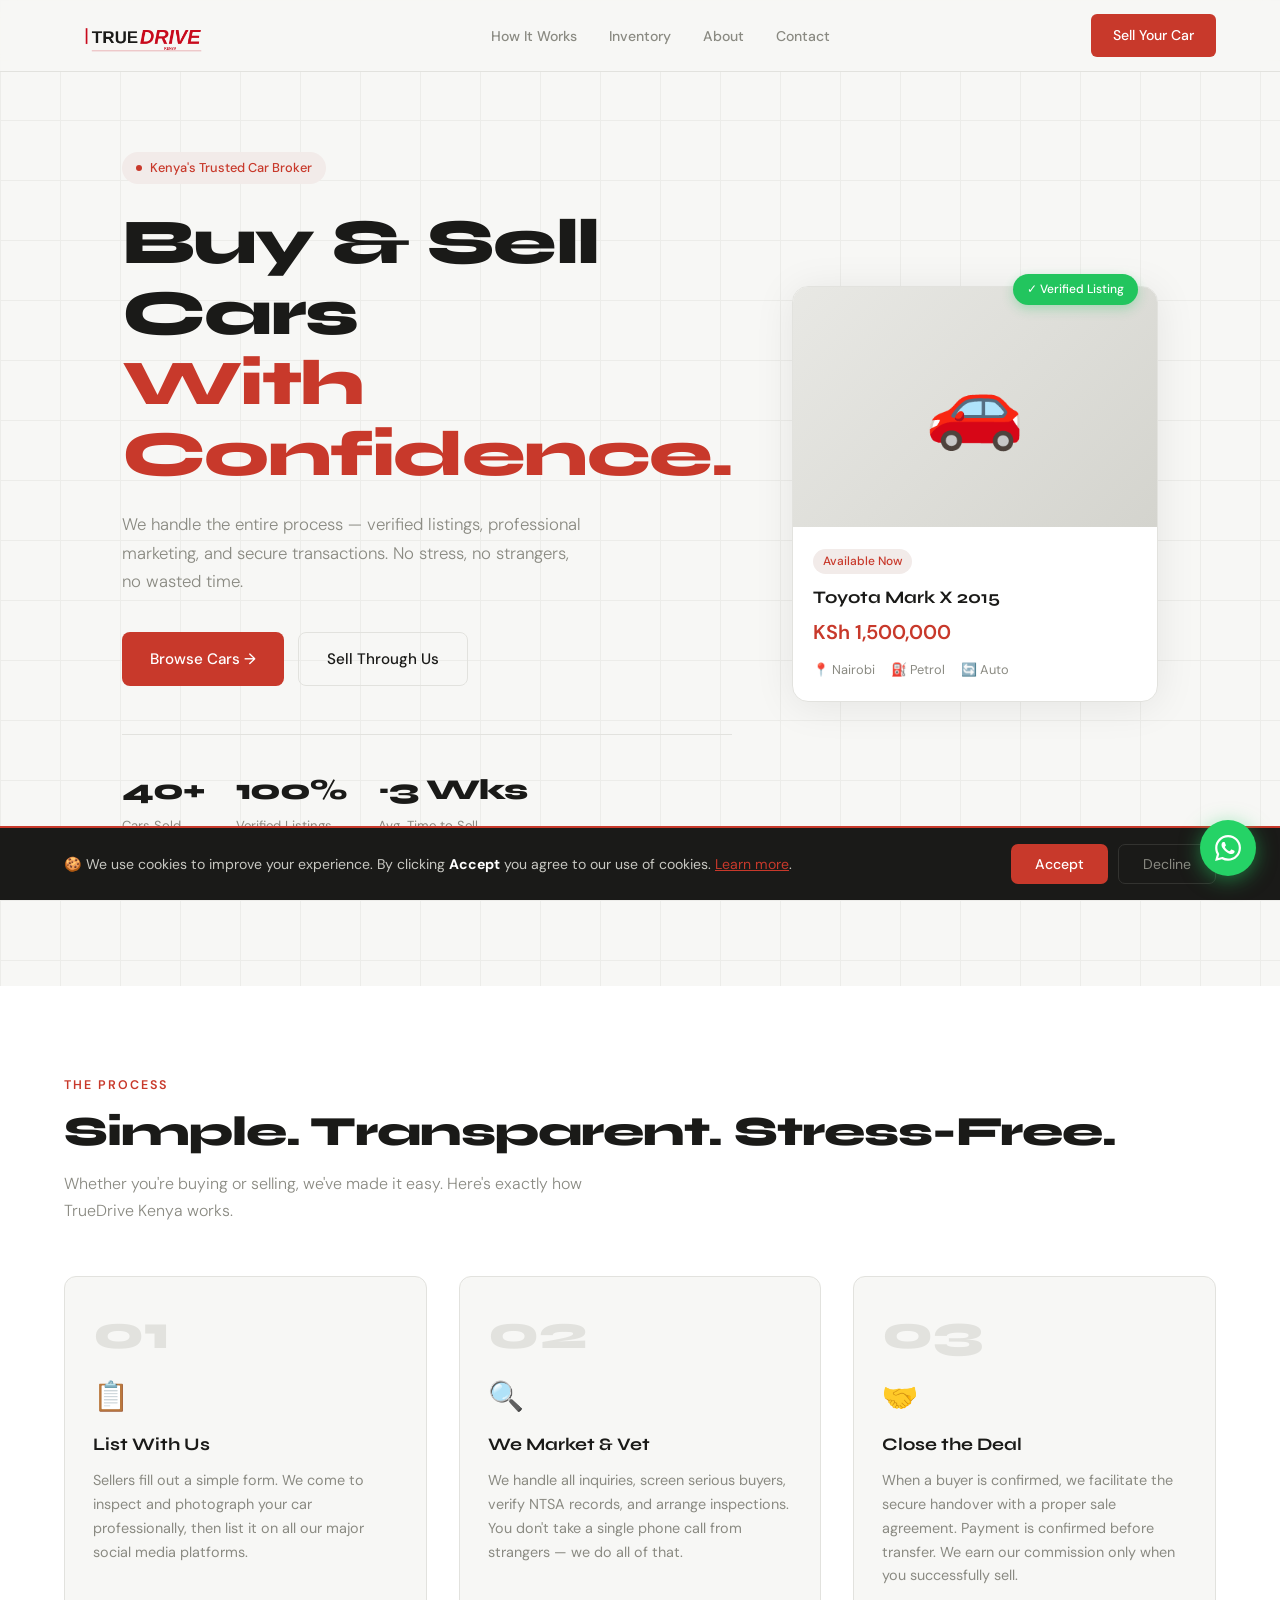
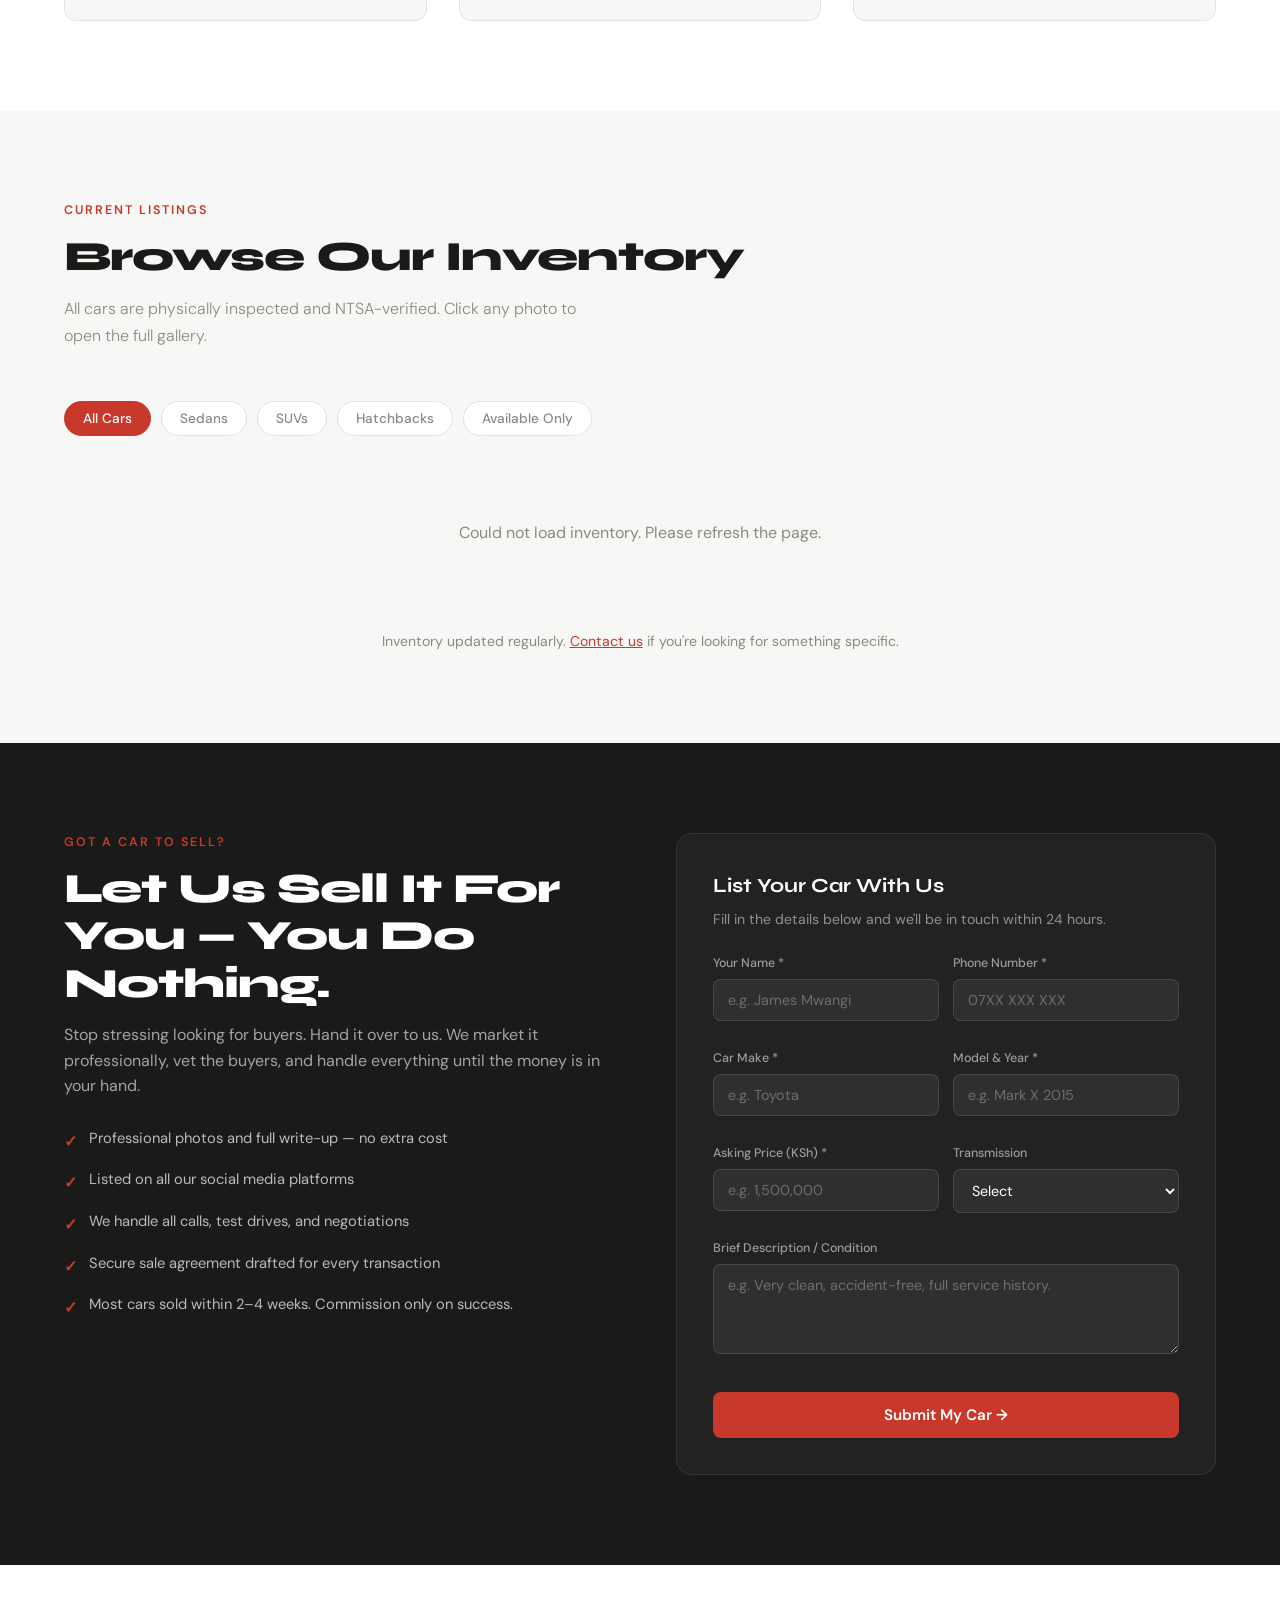
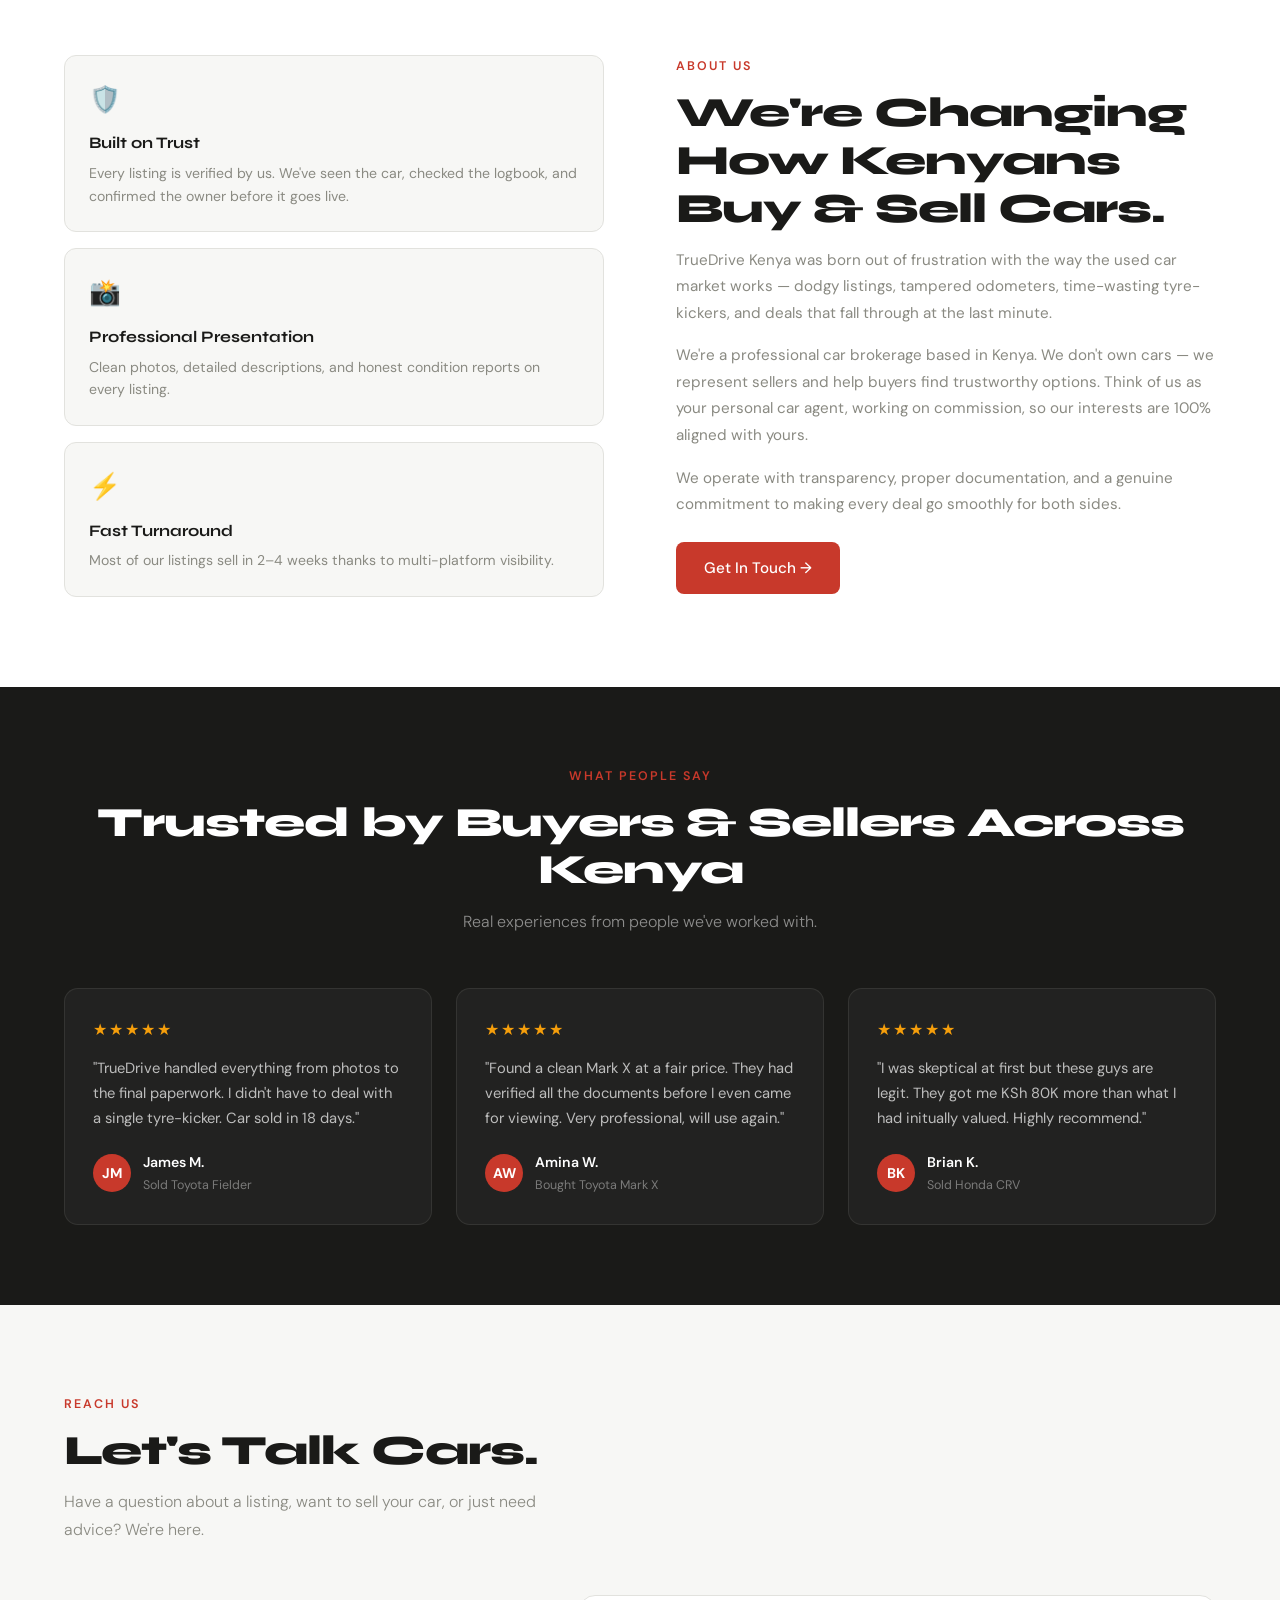
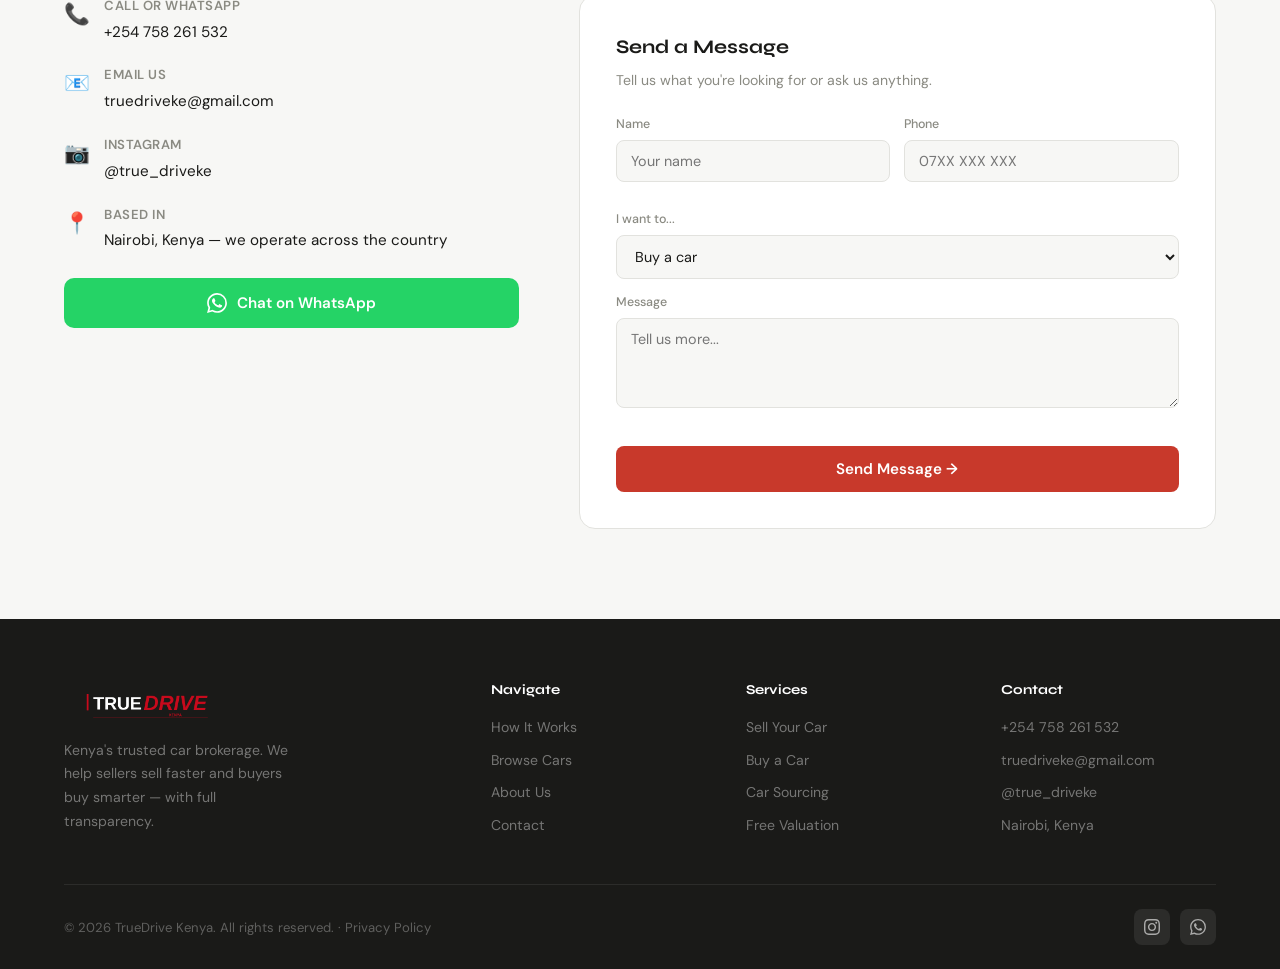
==== commit 296ef4d2: "Update index.html" ====
--- a/index.html
+++ b/index.html
@@ -110,7 +110,7 @@
         <div class="step-num">01</div>
         <div class="step-icon">📋</div>
         <h3>List With Us</h3>
-        <p>Sellers fill out a simple form. We come to inspect and photograph your car professionally, then list it on all major platforms in Kenya — Cheki, Jiji, PigiaMe, and our social pages.</p>
+        <p>Sellers fill out a simple form. We come to inspect and photograph your car professionally, then list it on all our major social media platforms.</p>
       </div>
       <div class="step-card">
         <div class="step-num">02</div>
@@ -159,10 +159,10 @@
     <div class="callout-left">
       <span class="section-label">Got a Car to Sell?</span>
       <h2>Let Us Sell It For You — You Do Nothing.</h2>
-      <p>Stop posting on Jiji and dealing with time-wasters. Hand it over to us. We market it professionally, vet the buyers, and handle everything until the money is in your hand.</p>
+      <p>Stop stressing looking for buyers. Hand it over to us. We market it professionally, vet the buyers, and handle everything until the money is in your hand.</p>
       <ul class="perks-list">
         <li><span class="perk-check">✓</span><span>Professional photos and full write-up — no extra cost</span></li>
-        <li><span class="perk-check">✓</span><span>Listed on Cheki, Jiji, PigiaMe, Facebook, Instagram and TikTok</span></li>
+        <li><span class="perk-check">✓</span><span>Listed on all our social media platforms</span></li>
         <li><span class="perk-check">✓</span><span>We handle all calls, test drives, and negotiations</span></li>
         <li><span class="perk-check">✓</span><span>Secure sale agreement drafted for every transaction</span></li>
         <li><span class="perk-check">✓</span><span>Most cars sold within 2–4 weeks. Commission only on success.</span></li>
@@ -286,7 +286,7 @@
       </div>
       <div class="tcard">
         <div class="tcard-stars">★★★★★</div>
-        <p class="tcard-text">"I was skeptical at first but these guys are legit. They got me KSh 80K more than what I would have sold for on Jiji. Highly recommend."</p>
+        <p class="tcard-text">"I was skeptical at first but these guys are legit. They got me KSh 80K more than what I had initually valued. Highly recommend."</p>
         <div class="tcard-author">
           <div class="tcard-avatar">BK</div>
           <div>
--- a/style.css
+++ b/style.css
@@ -498,12 +498,33 @@
    RESPONSIVE
 ═══════════════════════════════════════ */
 /* ═══════════════════════════════════════
+   TESTIMONIALS
+═══════════════════════════════════════ */
+#testimonials { background: var(--text); padding: 80px 5%; }
+#testimonials h2 { color: white; }
+.testimonials-grid { display: grid; grid-template-columns: repeat(3,1fr); gap: 24px; margin-top: 48px; }
+.tcard { background: rgba(255,255,255,0.04); border: 1px solid rgba(255,255,255,0.08); border-radius: 14px; padding: 28px; transition: border-color .2s; }
+.tcard:hover { border-color: rgba(200,57,43,0.4); }
+.tcard-stars { color: #f59e0b; font-size: 1rem; margin-bottom: 14px; letter-spacing: 2px; }
+.tcard-text  { color: rgba(255,255,255,0.7); font-size: 0.92rem; line-height: 1.7; margin-bottom: 20px; }
+.tcard-author { display: flex; align-items: center; gap: 12px; }
+.tcard-avatar { width: 38px; height: 38px; border-radius: 50%; background: var(--accent); color: white; display: flex; align-items: center; justify-content: center; font-weight: 700; font-size: 0.88rem; flex-shrink: 0; }
+.tcard-name { color: white; font-weight: 600; font-size: 0.88rem; }
+.tcard-car  { color: rgba(255,255,255,0.4); font-size: 0.78rem; margin-top: 2px; }
+
+/* ═══════════════════════════════════════
+   FLOATING WHATSAPP BUTTON
+═══════════════════════════════════════ */
+#waFloat { position: fixed; bottom: 24px; right: 24px; z-index: 800; width: 56px; height: 56px; border-radius: 50%; background: #25d366; display: flex; align-items: center; justify-content: center; box-shadow: 0 4px 20px rgba(37,211,102,0.5); transition: transform .2s, box-shadow .2s; text-decoration: none; }
+#waFloat:hover { transform: scale(1.1); box-shadow: 0 6px 28px rgba(37,211,102,0.65); }
+
+/* ═══════════════════════════════════════
    RESPONSIVE — TABLET (max 960px)
 ═══════════════════════════════════════ */
 @media (max-width: 960px) {
   .hero-inner         { grid-template-columns: 1fr; }
   .hero-visual        { display: none; }
-  .steps-grid         { grid-template-columns: 1fr; gap: 20px; }
+  .steps-grid         { grid-template-columns: repeat(2,1fr); gap: 20px; }
   .cars-grid          { grid-template-columns: repeat(2,1fr); }
   .callout-inner      { grid-template-columns: 1fr; gap: 40px; }
   .about-grid         { grid-template-columns: 1fr; gap: 40px; }
@@ -512,6 +533,7 @@
   .footer-top         { grid-template-columns: 1fr 1fr; gap: 32px; }
   .callout-right      { padding: 28px; }
   .contact-form-box   { padding: 28px; }
+  .testimonials-grid  { grid-template-columns: 1fr; gap: 16px; }
 }
 
 /* ═══════════════════════════════════════
@@ -526,26 +548,31 @@
 
   /* HERO */
   section               { padding: 60px 5%; }
-  .hero-inner           { padding: 40px 5% 50px; }
+  .hero-inner           { padding: 40px 5% 50px; gap: 32px; }
   h1                    { font-size: 2.2rem; letter-spacing: -1px; }
   .hero-sub             { font-size: 0.95rem; }
   .hero-actions         { flex-direction: column; gap: 10px; }
   .hero-actions a       { text-align: center; justify-content: center; }
-  .hero-stats           { flex-wrap: wrap; gap: 20px; }
+  .hero-stats           { flex-wrap: wrap; gap: 20px; margin-top: 32px; }
   .stat-item h3         { font-size: 1.5rem; }
 
   /* SECTIONS */
   h2                    { font-size: 1.6rem; }
   .section-head         { margin-bottom: 32px; }
 
+  /* HOW IT WORKS */
+  .steps-grid           { grid-template-columns: 1fr; gap: 16px; }
+  .step-card            { padding: 24px 20px; }
+
   /* INVENTORY */
   .cars-grid            { grid-template-columns: 1fr; gap: 16px; }
-  .filter-bar           { gap: 8px; }
-  .filter-btn           { padding: 7px 14px; font-size: 0.8rem; }
+  .filter-bar           { gap: 8px; overflow-x: auto; flex-wrap: nowrap; padding-bottom: 4px; }
+  .filter-btn           { padding: 7px 14px; font-size: 0.8rem; white-space: nowrap; flex-shrink: 0; }
 
   /* SELL CALLOUT */
   #sell-callout         { padding: 50px 5%; }
   .callout-right        { padding: 22px; }
+  .callout-left h2      { font-size: 1.5rem; }
 
   /* ABOUT */
   .about-visual         { grid-template-columns: 1fr; }
@@ -584,65 +611,12 @@
   .cookie-btns          { width: 100%; }
   .cookie-accept,
   .cookie-decline       { flex: 1; text-align: center; padding: 10px; }
-}
-
-/* ═══════════════════════════════════════
-   TESTIMONIALS
-═══════════════════════════════════════ */
-#testimonials {
-  background: var(--text);
-  padding: 80px 5%;
-}
-#testimonials h2 { color: white; }
-.testimonials-grid {
-  display: grid;
-  grid-template-columns: repeat(3, 1fr);
-  gap: 24px;
-  margin-top: 48px;
-}
-.tcard {
-  background: rgba(255,255,255,0.04);
-  border: 1px solid rgba(255,255,255,0.08);
-  border-radius: 14px;
-  padding: 28px;
-  transition: border-color .2s;
-}
-.tcard:hover { border-color: rgba(200,57,43,0.4); }
-.tcard-stars { color: #f59e0b; font-size: 1rem; margin-bottom: 14px; letter-spacing: 2px; }
-.tcard-text  { color: rgba(255,255,255,0.7); font-size: 0.92rem; line-height: 1.7; margin-bottom: 20px; }
-.tcard-author { display: flex; align-items: center; gap: 12px; }
-.tcard-avatar {
-  width: 38px; height: 38px; border-radius: 50%;
-  background: var(--accent); color: white;
-  display: flex; align-items: center; justify-content: center;
-  font-weight: 700; font-size: 0.88rem; flex-shrink: 0;
-}
-.tcard-name { color: white; font-weight: 600; font-size: 0.88rem; }
-.tcard-car  { color: rgba(255,255,255,0.4); font-size: 0.78rem; margin-top: 2px; }
-
-/* ═══════════════════════════════════════
-   FLOATING WHATSAPP BUTTON
-═══════════════════════════════════════ */
-#waFloat {
-  position: fixed; bottom: 24px; right: 24px; z-index: 800;
-  width: 56px; height: 56px; border-radius: 50%;
-  background: #25d366;
-  display: flex; align-items: center; justify-content: center;
-  box-shadow: 0 4px 20px rgba(37,211,102,0.5);
-  transition: transform .2s, box-shadow .2s;
-  text-decoration: none;
-}
-#waFloat:hover {
-  transform: scale(1.1);
-  box-shadow: 0 6px 28px rgba(37,211,102,0.65);
-}
-
-/* Responsive */
-@media (max-width: 960px) {
-  .testimonials-grid { grid-template-columns: 1fr; gap: 16px; }
-}
-@media (max-width: 640px) {
-  .testimonials-grid { grid-template-columns: 1fr; }
-  #testimonials { padding: 60px 5%; }
-  #waFloat { bottom: 16px; right: 16px; width: 50px; height: 50px; }
-}
+
+  /* TESTIMONIALS */
+  .testimonials-grid    { grid-template-columns: 1fr; }
+  #testimonials         { padding: 60px 5%; }
+  .tcard                { padding: 22px; }
+
+  /* FLOATING WHATSAPP */
+  #waFloat              { bottom: 16px; right: 16px; width: 50px; height: 50px; }
+}
